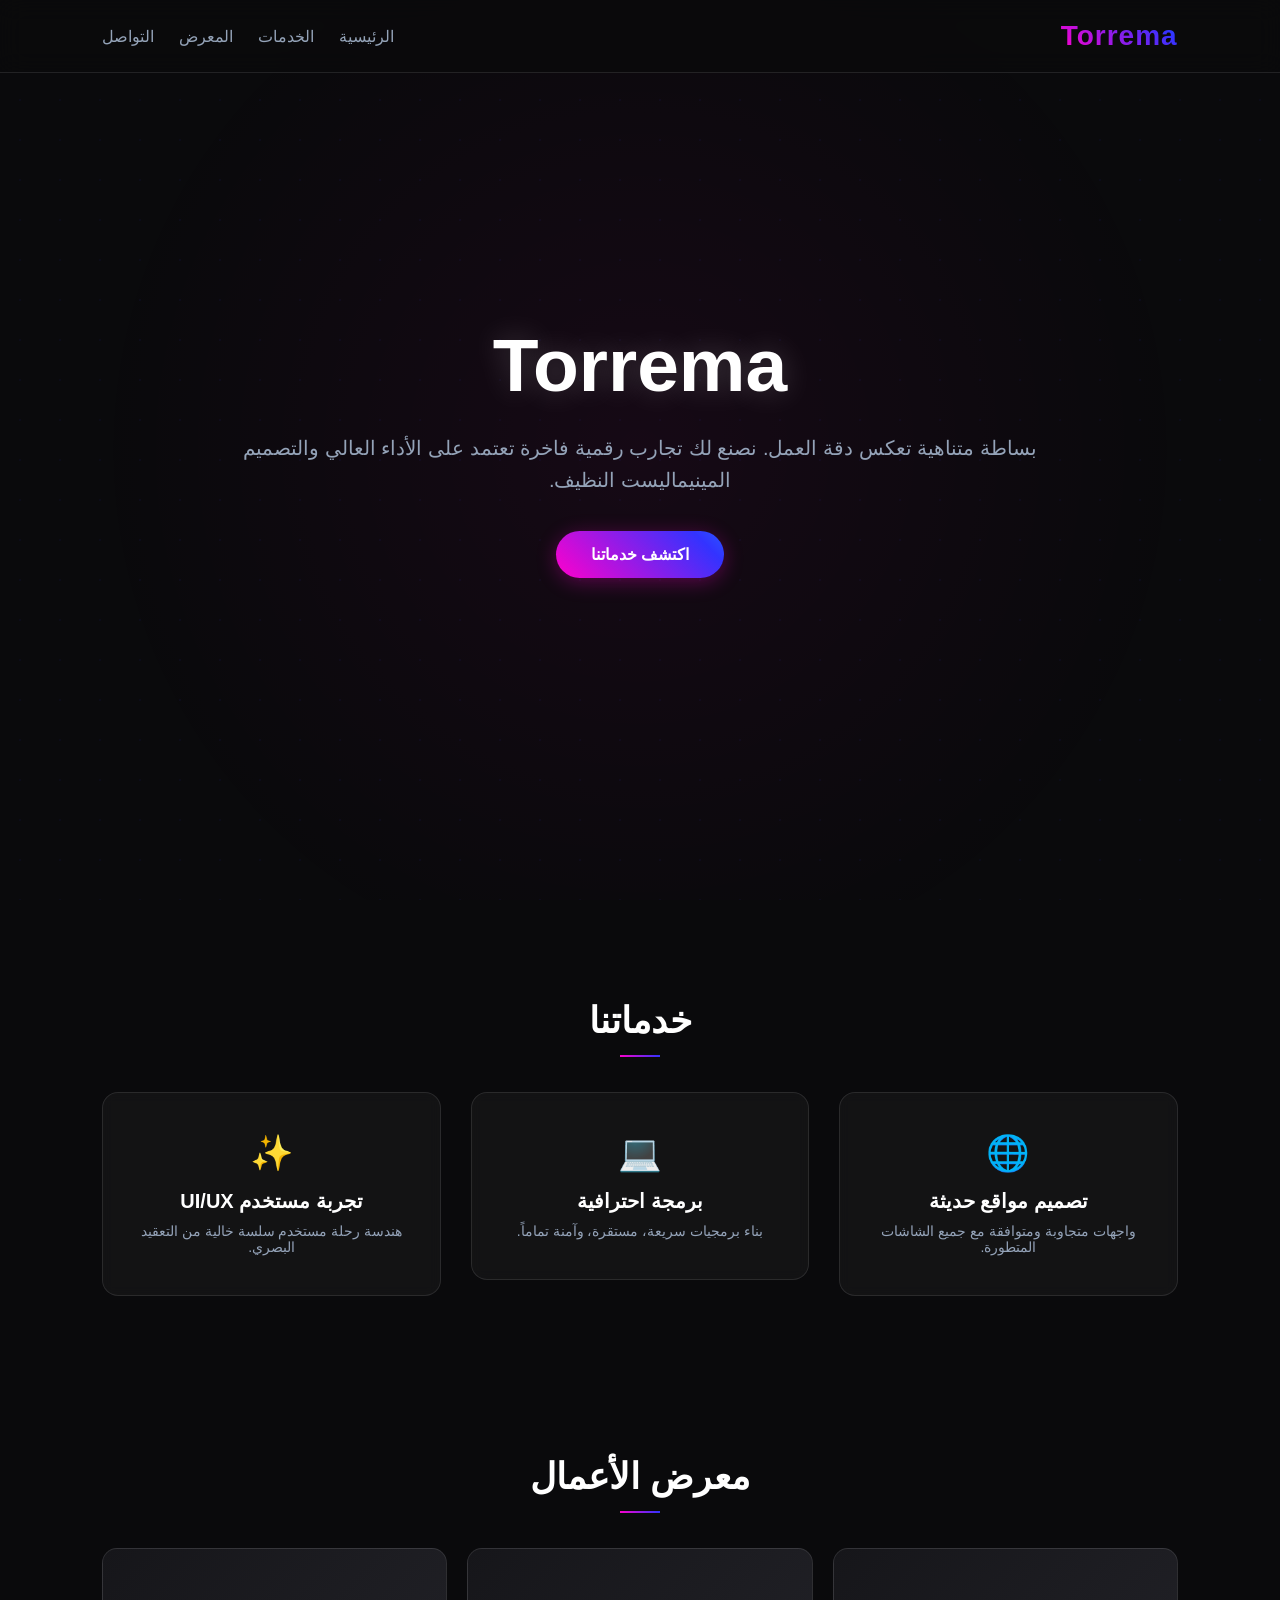
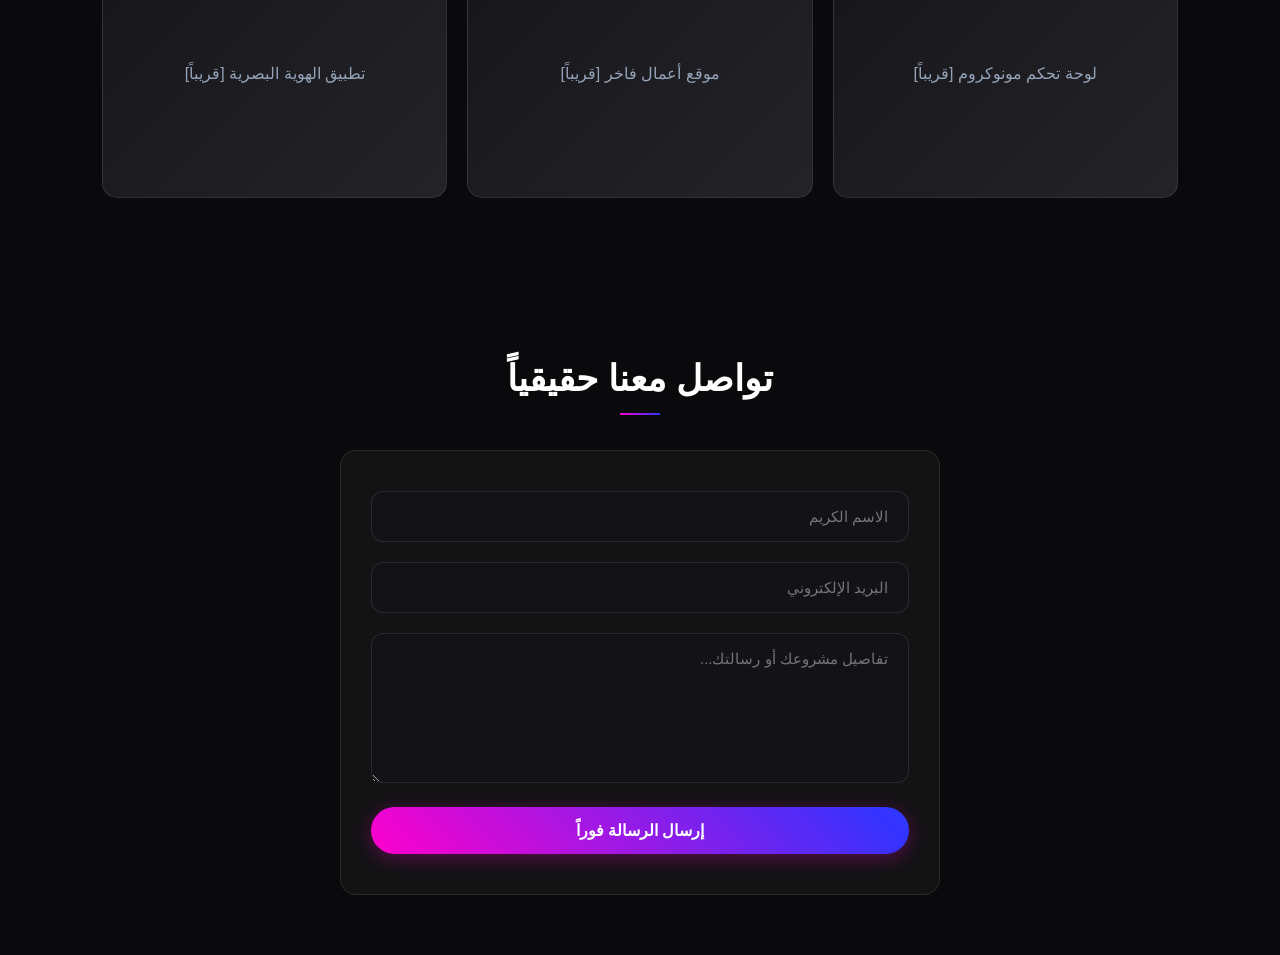
==== index.html @ fcf7b849 "Update index.html" ====
<!DOCTYPE html>
<html lang="ar" dir="rtl">
<head>
<meta charset="UTF-8">
<meta name="viewport" content="width=device-width, initial-scale=1.0">
<title>Torrema | الفخامة والألوان</title>

<style>
:root {
  --primary-gradient: linear-gradient(45deg, #ff00cc, #3333ff, #00ffff, #ff00cc);
  --secondary: #94a3b8;
  --bg-dark: #0a0a0c;
  --card-bg: rgba(25, 25, 28, 0.6);
  --text-muted: #64748b;
  --border-color: rgba(255, 255, 255, 0.1);
  --white: #ffffff;
}

*{
  margin: 0; padding: 0; box-sizing: border-box;
  font-family: 'Segoe UI', Tahoma, Geneva, Verdana, sans-serif;
  scroll-behavior: smooth;
}

body{ background: var(--bg-dark); color: white; overflow-x: hidden; }

body::before{
  content: ""; position: fixed; top: 0; left: 0; width: 100%; height: 100%;
  background: radial-gradient(circle at 50% 50%, rgba(255, 0, 204, 0.05), transparent 70%), radial-gradient(circle, rgba(51, 51, 255, 0.05) 1px, transparent 1px);
  background-size: 100% 100%, 40px 40px; z-index: -1;
}

nav{
  position: fixed; top: 0; width: 100%; display: flex; justify-content: space-between; align-items: center;
  padding: 20px 8%; background: rgba(10, 10, 12, 0.8); backdrop-filter: blur(12px);
  -webkit-backdrop-filter: blur(12px); border-bottom: 1px solid var(--border-color); z-index: 1000;
}

nav h1{
  font-size: 28px; font-weight: 800; background: var(--primary-gradient); background-size: 300%;
  -webkit-background-clip: text; -webkit-text-fill-color: transparent; animation: gradientShift 5s infinite linear;
  letter-spacing: 1px;
}

.nav-links { display: flex; gap: 25px; }
nav a{ color: var(--secondary); text-decoration: none; font-size: 16px; font-weight: 500; transition: 0.3s ease; position: relative; }
nav a::after { content: ''; position: absolute; width: 0; height: 2px; bottom: -5px; right: 0; background: var(--white); transition: 0.3s ease; }
nav a:hover::after { width: 100%; }
nav a:hover{ color: var(--white); }

.menu-toggle { display: none; flex-direction: column; gap: 5px; cursor: pointer; }
.menu-toggle span { width: 25px; height: 3px; background: var(--white); border-radius: 2px; transition: 0.3s; }

.hero{ height: 100vh; display: flex; justify-content: center; align-items: center; text-align: center; padding: 0 20px; }
.hero-content { max-width: 800px; opacity: 0; animation: fadeInUp 1s ease-out forwards; animation-delay: 0.5s; }
.hero h1{ font-size: clamp(40px, 8vw, 75px); font-weight: 800; color: var(--white); text-shadow: 0 0 30px rgba(255, 255, 255, 0.2); margin-bottom: 20px; height: 90px; }
.hero p{ color: var(--secondary); font-size: clamp(16px, 3vw, 20px); margin-bottom: 35px; line-height: 1.6; }

.btn-cyber {
  padding: 14px 35px; background: var(--primary-gradient); background-size: 300%; border: none;
  border-radius: 50px; color: var(--white); font-size: 16px; font-weight: 700; cursor: pointer;
  transition: all 0.3s ease, background-position 0.5s ease; box-shadow: 0 4px 20px rgba(255, 0, 204, 0.3);
  animation: neonPulse 2s infinite, gradientShift 5s infinite linear;
}
.btn-cyber:hover{ transform: translateY(-3px) scale(1.05); box-shadow: 0 8px 30px rgba(0, 255, 255, 0.5); }

section{ padding: 100px 8% 60px; }
section h2 { font-size: 36px; text-align: center; margin-bottom: 50px; position: relative; color: var(--white); }
section h2::after { content: ''; position: absolute; bottom: -15px; left: 50%; transform: translateX(-50%); width: 40px; height: 2px; background: var(--primary-gradient); background-size: 300%; animation: gradientShift 5s infinite linear; }

.grid-container { display: grid; grid-template-columns: repeat(auto-fit, minmax(280px, 1fr)); gap: 30px; margin-top: 20px; }
.card-wrapper { text-decoration: none; color: inherit; display: block; }
.card{ background: var(--card-bg); border: 1px solid var(--border-color); padding: 40px 30px; border-radius: 16px; backdrop-filter: blur(6px); -webkit-backdrop-filter: blur(6px); transition: all 0.3s ease; text-align: center; opacity: 0; animation: fadeInUp 1s ease-out forwards; }
.grid-container .card-wrapper:nth-child(1) .card { animation-delay: 0.2s; }
.grid-container .card-wrapper:nth-child(2) .card { animation-delay: 0.4s; }
.grid-container .card-wrapper:nth-child(3) .card { animation-delay: 0.6s; }
.card h3 { color: var(--white); font-size: 20px; font-weight: 600; }
.card:hover{ transform: translateY(-8px); border-color: rgba(255, 255, 255, 0.4); background: rgba(30, 30, 35, 0.8); box-shadow: 0 10px 30px rgba(51, 51, 255, 0.2); }

.gallery-grid { display: grid; grid-template-columns: repeat(auto-fit, minmax(300px, 1fr)); gap: 20px; }
.gallery-item { height: 250px; background: linear-gradient(135deg, #16161a, #232329); border: 1px solid var(--border-color); display: flex; justify-content: center; align-items: center; border-radius: 15px; color: var(--secondary); cursor: pointer; transition: 0.3s; }
.gallery-item:hover { border-color: var(--white); color: var(--white); box-shadow: 0 10px 30px rgba(0, 255, 255, 0.2); }

.contact-container { max-width: 600px; margin: 0 auto; }
.form-group { margin-bottom: 20px; }
.form-group input, .form-group textarea { width: 100%; padding: 16px 20px; background: rgba(20, 20, 25, 0.8); border: 1px solid var(--border-color); border-radius: 12px; color: white; font-size: 15px; outline: none; transition: 0.3s ease; }
.form-group input:focus, .form-group textarea:focus { border-color: var(--white); }
.form-group textarea { height: 150px; resize: vertical; }

#topBtn{ position: fixed; bottom: 30px; left: 30px; width: 50px; height: 50px; background: var(--primary-gradient); background-size: 300%; border: none; border-radius: 50%; color: var(--white); font-size: 22px; font-weight: bold; cursor: pointer; display: none; justify-content: center; align-items: center; box-shadow: 0 4px 15px rgba(255, 0, 204, 0.4); transition: 0.3s; z-index: 99; animation: gradientShift 5s infinite linear; }
#topBtn:hover { transform: translateY(-5px); box-shadow: 0 8px 20px rgba(0, 255, 255, 0.6); }

@media (max-width: 768px) {
  nav { padding: 15px 5%; }
  .menu-toggle { display: flex; }
  .nav-links { position: absolute; top: 70px; left: 0; width: 100%; height: 0; background: rgba(10, 10, 12, 0.98); backdrop-filter: blur(15px); flex-direction: column; align-items: center; justify-content: center; overflow: hidden; transition: 0.4s ease; border-bottom: 0px solid var(--border-color); }
  .nav-links.active { height: 250px; border-bottom-width: 1px; }
  section { padding: 80px 5% 40px; }
}

@keyframes gradientShift { 0% { background-position: 0% 50%; } 50% { background-position: 100% 50%; } 100% { background-position: 0% 50%; } }
@keyframes fadeInUp { from { opacity: 0; transform: translateY(30px); } to { opacity: 1; transform: translateY(0); } }
@keyframes neonPulse { 0% { box-shadow: 0 4px 20px rgba(255, 0, 204, 0.3); } 50% { box-shadow: 0 4px 30px rgba(0, 255, 255, 0.6), 0 0 10px rgba(255, 0, 204, 0.4); } 100% { box-shadow: 0 4px 20px rgba(255, 0, 204, 0.3); } }
</style>
</head>

<body>

<nav>
  <h1>Torrema</h1>
  <div class="menu-toggle" id="mobile-menu">
    <span></span><span></span><span></span>
  </div>
  <div class="nav-links" id="nav-links">
    <a href="#home">الرئيسية</a>
    <a href="#services">الخدمات</a>
    <a href="#gallery">المعرض</a>
    <a href="#contact">التواصل</a>
  </div>
</nav>

<section class="hero" id="home">
  <div class="hero-content">
    <h1 id="title"></h1>
    <p>بساطة متناهية تعكس دقة العمل. نصنع لك تجارب رقمية فاخرة تعتمد على الأداء العالي والتصميم المينيماليست النظيف.</p>
    <a href="#services" class="btn-cyber" style="text-decoration:none; display:inline-block;">اكتشف خدماتنا</a>
  </div>
</section>

<section id="services">
  <h2>خدماتنا</h2>
  <div class="grid-container">
    
    <a href="web.html" class="card-wrapper">
      <div class="card">
        <div style="font-size:35px; margin-bottom:15px;">🌐</div>
        <h3>تصميم مواقع حديثة</h3>
        <p style="font-size:14px; color:var(--secondary); font-weight:400; margin-top:10px;">واجهات متجاوبة ومتوافقة مع جميع الشاشات المتطورة.</p>
      </div>
    </a>

    <a href="dev.html" class="card-wrapper">
      <div class="card">
        <div style="font-size:35px; margin-bottom:15px;">💻</div>
        <h3>برمجة احترافية</h3>
        <p style="font-size:14px; color:var(--secondary); font-weight:400; margin-top:10px;">بناء برمجيات سريعة، مستقرة، وآمنة تماماً.</p>
      </div>
    </a>

    <a href="uiux.html" class="card-wrapper">
      <div class="card">
        <div style="font-size:35px; margin-bottom:15px;">✨</div>
        <h3>تجربة مستخدم UI/UX</h3>
        <p style="font-size:14px; color:var(--secondary); font-weight:400; margin-top:10px;">هندسة رحلة مستخدم سلسة خالية من التعقيد البصري.</p>
      </div>
    </a>

  </div>
</section>

<section id="gallery">
  <h2>معرض الأعمال</h2>
  <div class="gallery-grid">
    <div class="gallery-item">لوحة تحكم مونوكروم [قريباً]</div>
    <div class="gallery-item">موقع أعمال فاخر [قريباً]</div>
    <div class="gallery-item">تطبيق الهوية البصرية [قريباً]</div>
  </div>
</section>

<section id="contact">
  <h2>تواصل معنا حقيقياً</h2>
  <div class="card contact-container">
    <form action="https://formspree.io/f/YOUR_ENDPOINT_HERE" method="POST">
      <div class="form-group">
        <input type="text" name="name" placeholder="الاسم الكريم" required>
      </div>
      <div class="form-group">
        <input type="email" name="email" placeholder="البريد الإلكتروني" required>
      </div>
      <div class="form-group">
        <textarea name="message" placeholder="تفاصيل مشروعك أو رسالتك..." required></textarea>
      </div>
      <button type="submit" class="btn-cyber" style="width: 100%;">إرسال الرسالة فوراً</button>
    </form>
  </div>
</section>

<button id="topBtn" onclick="scrollTopPage()">↑</button>

<script>
const mobileMenu = document.getElementById('mobile-menu');
const navLinks = document.getElementById('nav-links');

mobileMenu.addEventListener('click', () => { navLinks.classList.toggle('active'); });
document.querySelectorAll('.nav-links a').forEach(link => { link.addEventListener('click', () => { navLinks.classList.remove('active'); }); });

window.onscroll = function(){
  let btn = document.getElementById("topBtn");
  if(document.documentElement.scrollTop > 400){ btn.style.display = "flex"; } else { btn.style.display = "none"; }
};
function scrollTopPage(){ window.scrollTo({top:0, behavior:"smooth"}); }

let text = "Torrema"; let i = 0; let titleElement = document.getElementById("title");
function typing(){
  if(i < text.length){
    titleElement.innerHTML = text.substring(0, i + 1) + '<span style="color:var(--white); animation: blink 0.7s infinite;">|</span>';
    i++; setTimeout(typing, 200);
  } else { titleElement.innerHTML = text; }
}
const style = document.createElement('style');
style.innerHTML = '@keyframes blink { 0%, 100% { opacity: 1; } 50% { opacity: 0; } }';
document.head.appendChild(style);
window.onload = typing;
</script>
</body>
</html>
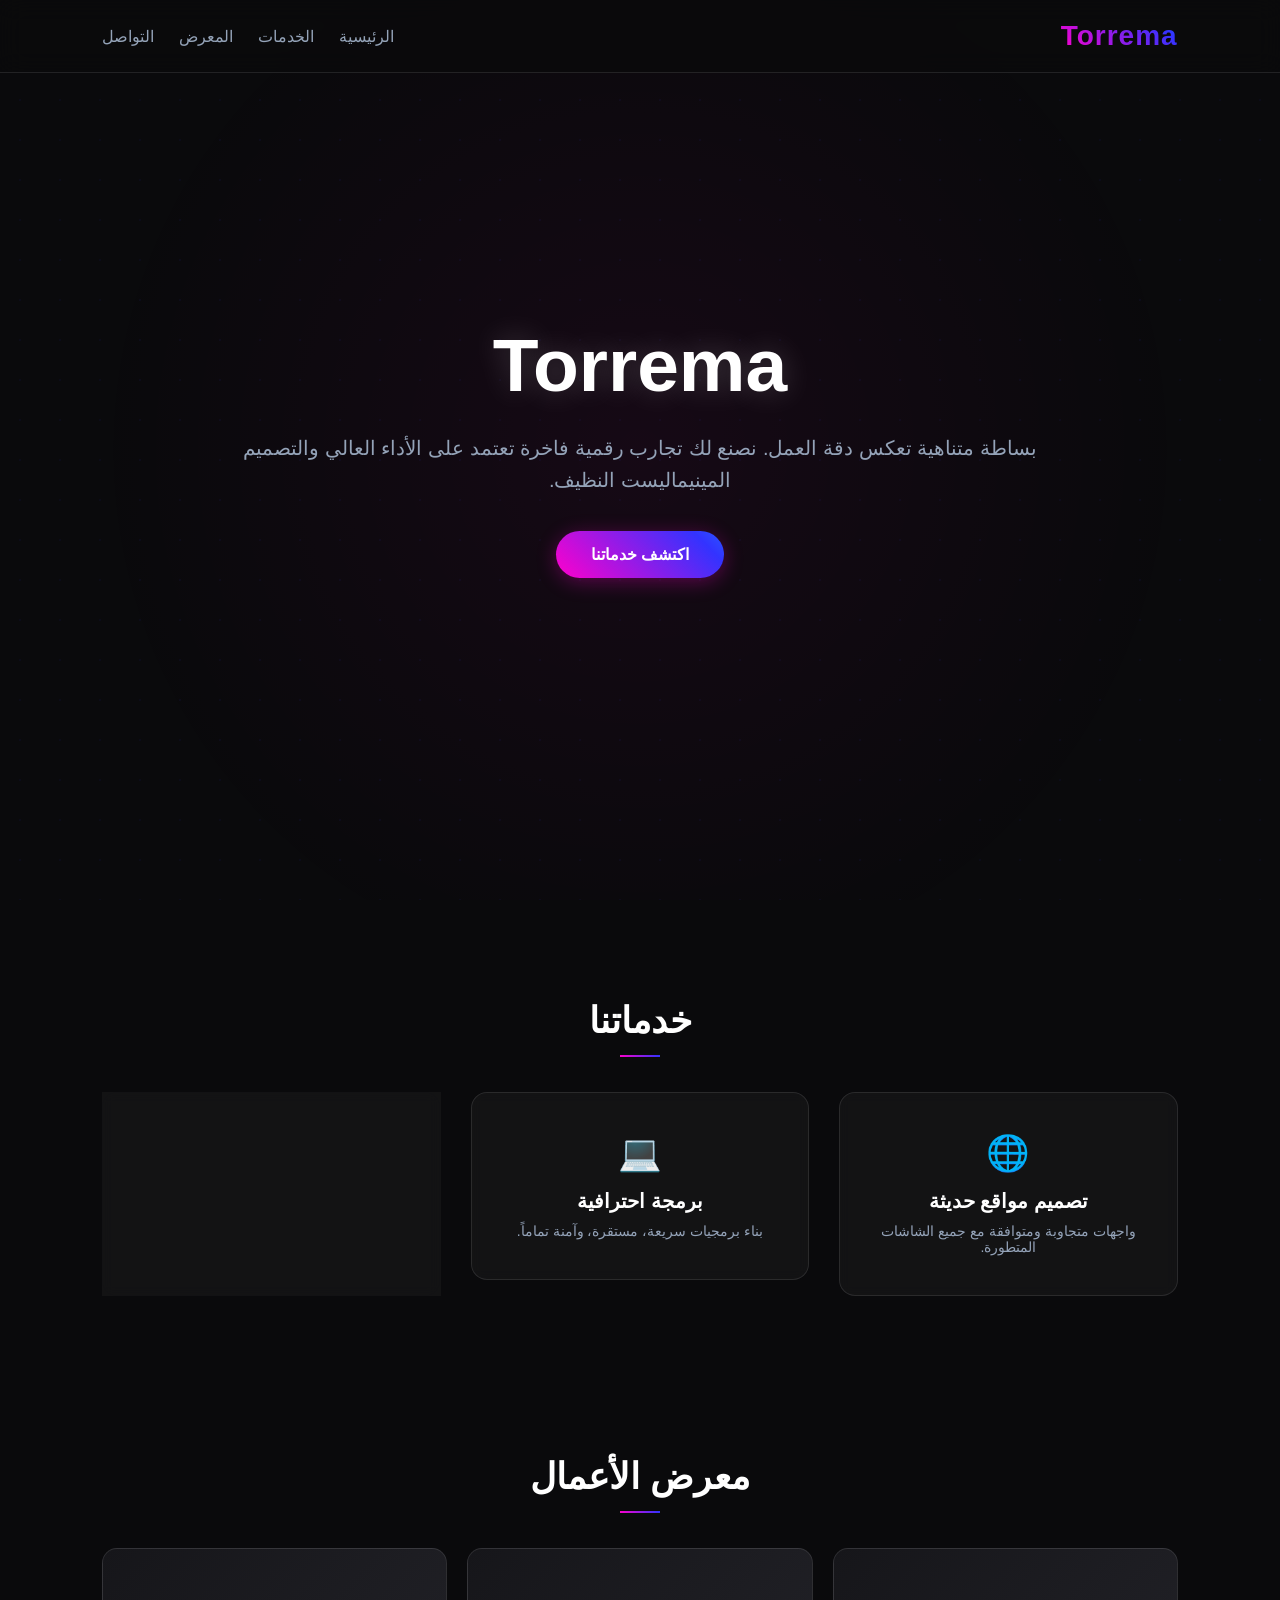
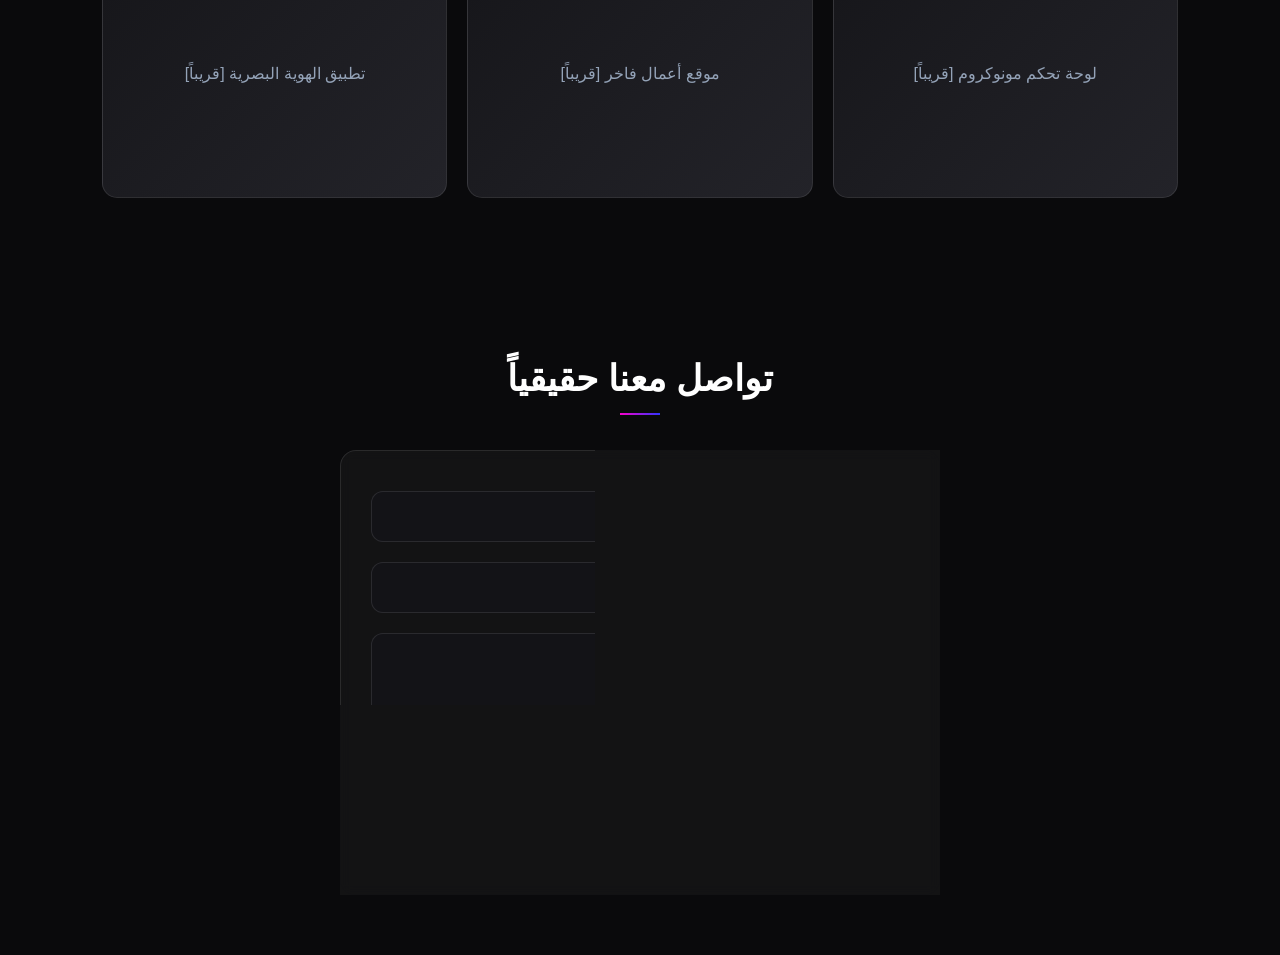
==== commit 082deef5: "Update index.html" ====
--- a/index.html
+++ b/index.html
@@ -101,6 +101,7 @@
 @keyframes gradientShift { 0% { background-position: 0% 50%; } 50% { background-position: 100% 50%; } 100% { background-position: 0% 50%; } }
 @keyframes fadeInUp { from { opacity: 0; transform: translateY(30px); } to { opacity: 1; transform: translateY(0); } }
 @keyframes neonPulse { 0% { box-shadow: 0 4px 20px rgba(255, 0, 204, 0.3); } 50% { box-shadow: 0 4px 30px rgba(0, 255, 255, 0.6), 0 0 10px rgba(255, 0, 204, 0.4); } 100% { box-shadow: 0 4px 20px rgba(255, 0, 204, 0.3); } }
+@keyframes blink { 0%, 100% { opacity: 1; } 50% { opacity: 0; } }
 </style>
 </head>
 
@@ -167,6 +168,7 @@
   </div>
 </section>
 
+<!-- نموذج تواصل حقيقي يرسل البيانات للإيميل مباشرة -->
 <section id="contact">
   <h2>تواصل معنا حقيقياً</h2>
   <div class="card contact-container">
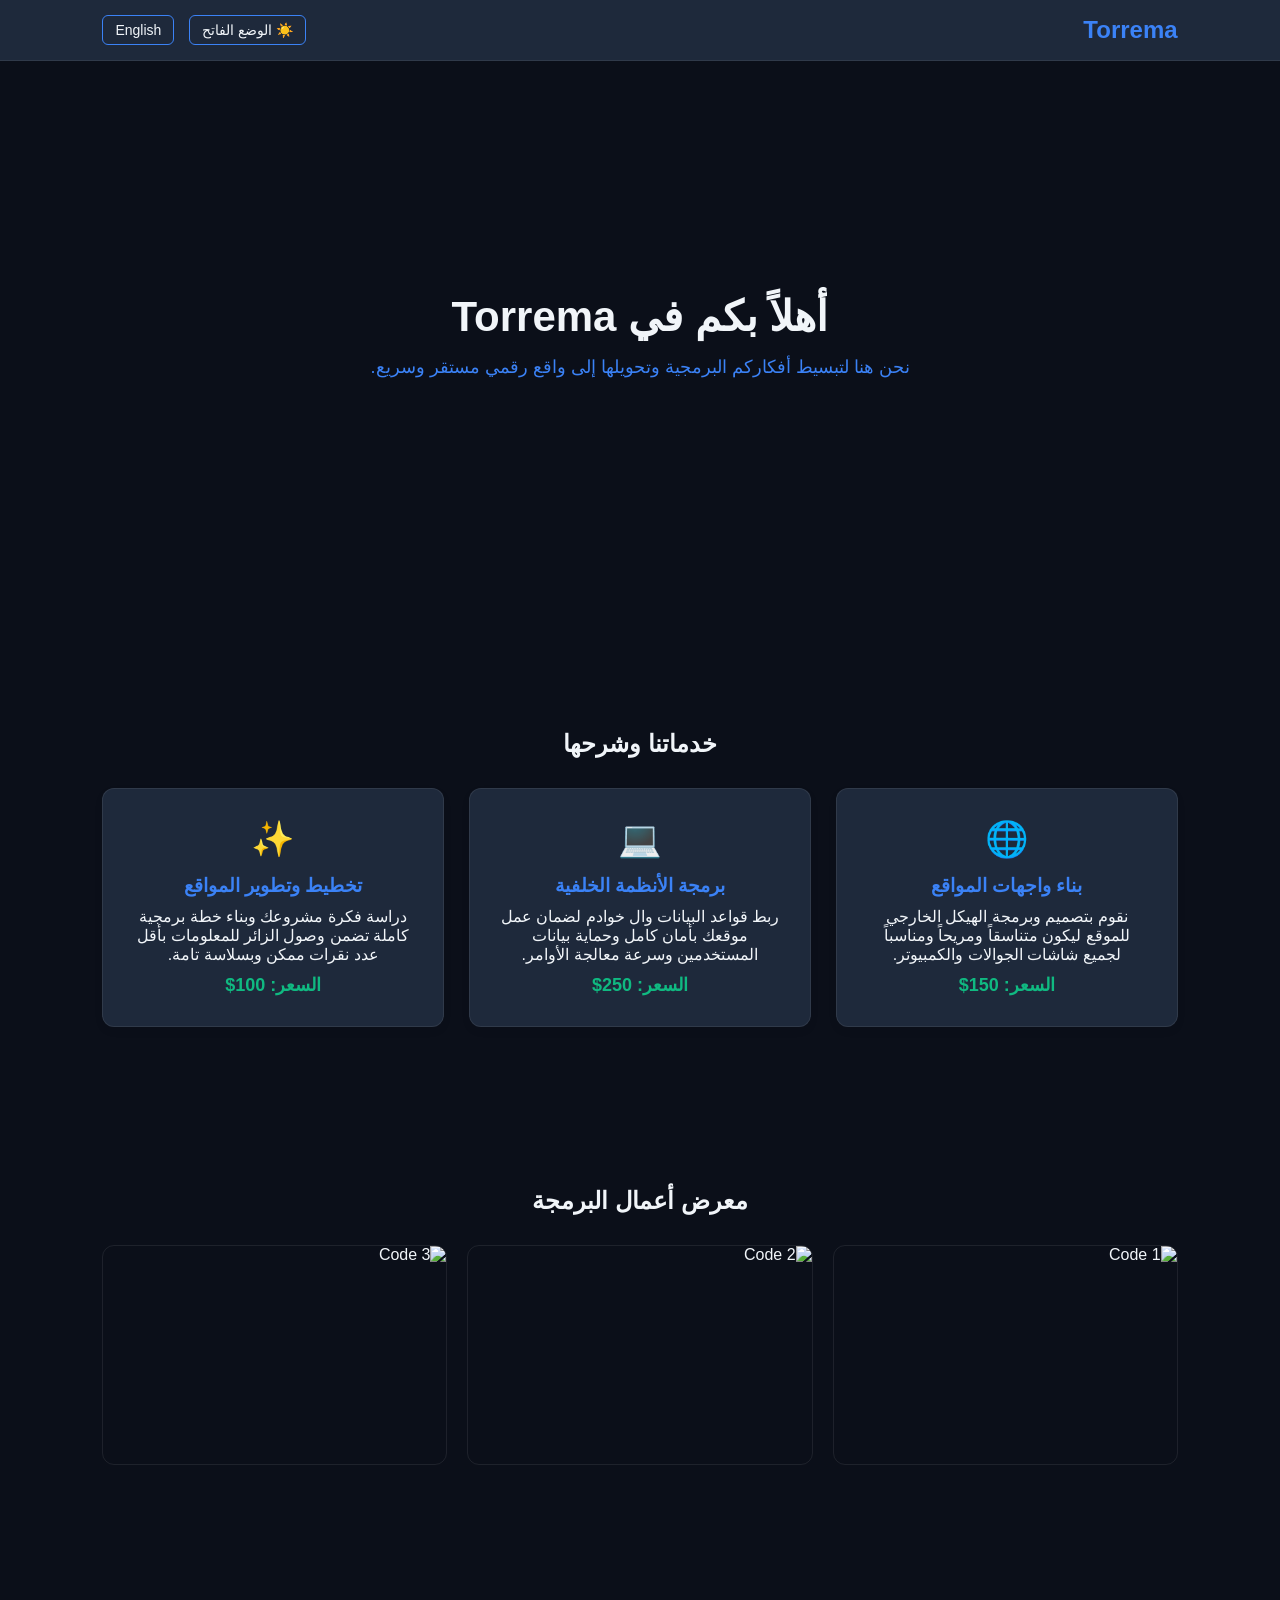
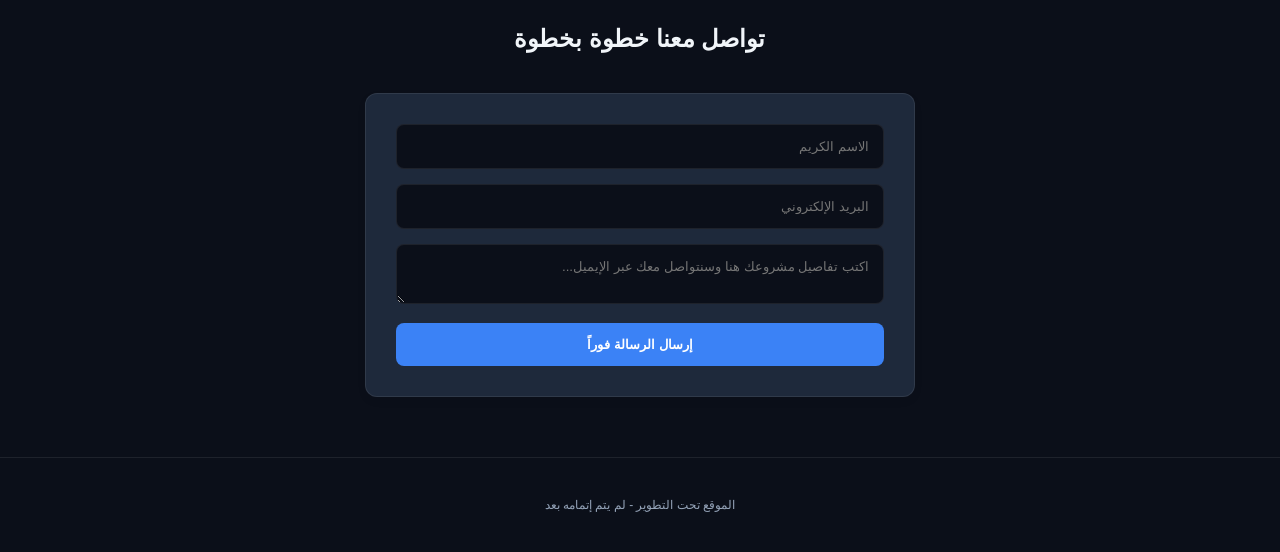
==== commit 2e1ff956: "Update index.html" ====
--- a/index.html
+++ b/index.html
@@ -1,218 +1,201 @@
 <!DOCTYPE html>
-<html lang="ar" dir="rtl">
+<html lang="ar" dir="rtl" data-theme="dark">
 <head>
 <meta charset="UTF-8">
 <meta name="viewport" content="width=device-width, initial-scale=1.0">
-<title>Torrema | الفخامة والألوان</title>
-
+<title>Torrema</title>
 <style>
 :root {
-  --primary-gradient: linear-gradient(45deg, #ff00cc, #3333ff, #00ffff, #ff00cc);
-  --secondary: #94a3b8;
-  --bg-dark: #0a0a0c;
-  --card-bg: rgba(25, 25, 28, 0.6);
-  --text-muted: #64748b;
-  --border-color: rgba(255, 255, 255, 0.1);
-  --white: #ffffff;
-}
-
-*{
-  margin: 0; padding: 0; box-sizing: border-box;
-  font-family: 'Segoe UI', Tahoma, Geneva, Verdana, sans-serif;
-  scroll-behavior: smooth;
-}
-
-body{ background: var(--bg-dark); color: white; overflow-x: hidden; }
-
-body::before{
-  content: ""; position: fixed; top: 0; left: 0; width: 100%; height: 100%;
-  background: radial-gradient(circle at 50% 50%, rgba(255, 0, 204, 0.05), transparent 70%), radial-gradient(circle, rgba(51, 51, 255, 0.05) 1px, transparent 1px);
-  background-size: 100% 100%, 40px 40px; z-index: -1;
-}
-
-nav{
-  position: fixed; top: 0; width: 100%; display: flex; justify-content: space-between; align-items: center;
-  padding: 20px 8%; background: rgba(10, 10, 12, 0.8); backdrop-filter: blur(12px);
-  -webkit-backdrop-filter: blur(12px); border-bottom: 1px solid var(--border-color); z-index: 1000;
-}
-
-nav h1{
-  font-size: 28px; font-weight: 800; background: var(--primary-gradient); background-size: 300%;
-  -webkit-background-clip: text; -webkit-text-fill-color: transparent; animation: gradientShift 5s infinite linear;
-  letter-spacing: 1px;
-}
-
-.nav-links { display: flex; gap: 25px; }
-nav a{ color: var(--secondary); text-decoration: none; font-size: 16px; font-weight: 500; transition: 0.3s ease; position: relative; }
-nav a::after { content: ''; position: absolute; width: 0; height: 2px; bottom: -5px; right: 0; background: var(--white); transition: 0.3s ease; }
-nav a:hover::after { width: 100%; }
-nav a:hover{ color: var(--white); }
-
-.menu-toggle { display: none; flex-direction: column; gap: 5px; cursor: pointer; }
-.menu-toggle span { width: 25px; height: 3px; background: var(--white); border-radius: 2px; transition: 0.3s; }
-
-.hero{ height: 100vh; display: flex; justify-content: center; align-items: center; text-align: center; padding: 0 20px; }
-.hero-content { max-width: 800px; opacity: 0; animation: fadeInUp 1s ease-out forwards; animation-delay: 0.5s; }
-.hero h1{ font-size: clamp(40px, 8vw, 75px); font-weight: 800; color: var(--white); text-shadow: 0 0 30px rgba(255, 255, 255, 0.2); margin-bottom: 20px; height: 90px; }
-.hero p{ color: var(--secondary); font-size: clamp(16px, 3vw, 20px); margin-bottom: 35px; line-height: 1.6; }
-
-.btn-cyber {
-  padding: 14px 35px; background: var(--primary-gradient); background-size: 300%; border: none;
-  border-radius: 50px; color: var(--white); font-size: 16px; font-weight: 700; cursor: pointer;
-  transition: all 0.3s ease, background-position 0.5s ease; box-shadow: 0 4px 20px rgba(255, 0, 204, 0.3);
-  animation: neonPulse 2s infinite, gradientShift 5s infinite linear;
-}
-.btn-cyber:hover{ transform: translateY(-3px) scale(1.05); box-shadow: 0 8px 30px rgba(0, 255, 255, 0.5); }
-
-section{ padding: 100px 8% 60px; }
-section h2 { font-size: 36px; text-align: center; margin-bottom: 50px; position: relative; color: var(--white); }
-section h2::after { content: ''; position: absolute; bottom: -15px; left: 50%; transform: translateX(-50%); width: 40px; height: 2px; background: var(--primary-gradient); background-size: 300%; animation: gradientShift 5s infinite linear; }
-
-.grid-container { display: grid; grid-template-columns: repeat(auto-fit, minmax(280px, 1fr)); gap: 30px; margin-top: 20px; }
-.card-wrapper { text-decoration: none; color: inherit; display: block; }
-.card{ background: var(--card-bg); border: 1px solid var(--border-color); padding: 40px 30px; border-radius: 16px; backdrop-filter: blur(6px); -webkit-backdrop-filter: blur(6px); transition: all 0.3s ease; text-align: center; opacity: 0; animation: fadeInUp 1s ease-out forwards; }
-.grid-container .card-wrapper:nth-child(1) .card { animation-delay: 0.2s; }
-.grid-container .card-wrapper:nth-child(2) .card { animation-delay: 0.4s; }
-.grid-container .card-wrapper:nth-child(3) .card { animation-delay: 0.6s; }
-.card h3 { color: var(--white); font-size: 20px; font-weight: 600; }
-.card:hover{ transform: translateY(-8px); border-color: rgba(255, 255, 255, 0.4); background: rgba(30, 30, 35, 0.8); box-shadow: 0 10px 30px rgba(51, 51, 255, 0.2); }
-
-.gallery-grid { display: grid; grid-template-columns: repeat(auto-fit, minmax(300px, 1fr)); gap: 20px; }
-.gallery-item { height: 250px; background: linear-gradient(135deg, #16161a, #232329); border: 1px solid var(--border-color); display: flex; justify-content: center; align-items: center; border-radius: 15px; color: var(--secondary); cursor: pointer; transition: 0.3s; }
-.gallery-item:hover { border-color: var(--white); color: var(--white); box-shadow: 0 10px 30px rgba(0, 255, 255, 0.2); }
-
-.contact-container { max-width: 600px; margin: 0 auto; }
-.form-group { margin-bottom: 20px; }
-.form-group input, .form-group textarea { width: 100%; padding: 16px 20px; background: rgba(20, 20, 25, 0.8); border: 1px solid var(--border-color); border-radius: 12px; color: white; font-size: 15px; outline: none; transition: 0.3s ease; }
-.form-group input:focus, .form-group textarea:focus { border-color: var(--white); }
-.form-group textarea { height: 150px; resize: vertical; }
-
-#topBtn{ position: fixed; bottom: 30px; left: 30px; width: 50px; height: 50px; background: var(--primary-gradient); background-size: 300%; border: none; border-radius: 50%; color: var(--white); font-size: 22px; font-weight: bold; cursor: pointer; display: none; justify-content: center; align-items: center; box-shadow: 0 4px 15px rgba(255, 0, 204, 0.4); transition: 0.3s; z-index: 99; animation: gradientShift 5s infinite linear; }
-#topBtn:hover { transform: translateY(-5px); box-shadow: 0 8px 20px rgba(0, 255, 255, 0.6); }
-
-@media (max-width: 768px) {
-  nav { padding: 15px 5%; }
-  .menu-toggle { display: flex; }
-  .nav-links { position: absolute; top: 70px; left: 0; width: 100%; height: 0; background: rgba(10, 10, 12, 0.98); backdrop-filter: blur(15px); flex-direction: column; align-items: center; justify-content: center; overflow: hidden; transition: 0.4s ease; border-bottom: 0px solid var(--border-color); }
-  .nav-links.active { height: 250px; border-bottom-width: 1px; }
-  section { padding: 80px 5% 40px; }
-}
-
-@keyframes gradientShift { 0% { background-position: 0% 50%; } 50% { background-position: 100% 50%; } 100% { background-position: 0% 50%; } }
-@keyframes fadeInUp { from { opacity: 0; transform: translateY(30px); } to { opacity: 1; transform: translateY(0); } }
-@keyframes neonPulse { 0% { box-shadow: 0 4px 20px rgba(255, 0, 204, 0.3); } 50% { box-shadow: 0 4px 30px rgba(0, 255, 255, 0.6), 0 0 10px rgba(255, 0, 204, 0.4); } 100% { box-shadow: 0 4px 20px rgba(255, 0, 204, 0.3); } }
-@keyframes blink { 0%, 100% { opacity: 1; } 50% { opacity: 0; } }
+  --bg-color: #0b0f19;
+  --text-color: #f1f5f9;
+  --card-bg: #1e293b;
+  --primary-blue: #3b82f6;
+  --border-color: rgba(255, 255, 255, 0.08);
+}
+
+[data-theme="light"] {
+  --bg-color: #f3f4f6;
+  --text-color: #1f2937;
+  --card-bg: #ffffff;
+  --border-color: rgba(0, 0, 0, 0.08);
+}
+
+* { margin: 0; padding: 0; box-sizing: border-box; font-family: 'Segoe UI', sans-serif; transition: background 0.3s, color 0.3s; scroll-behavior: smooth; }
+body { background: var(--bg-color); color: var(--text-color); overflow-x: hidden; }
+
+/* شاشة التحميل الخفيفة */
+#loader { position: fixed; top: 0; left: 0; width: 100%; height: 100%; background: #0b0f19; display: flex; justify-content: center; align-items: center; z-index: 9999; transition: opacity 0.5s ease; }
+.spinner { width: 40px; height: 40px; border: 4px solid rgba(59, 130, 246, 0.2); border-top-color: var(--primary-blue); border-radius: 50%; animation: spin 1s linear infinite; }
+@keyframes spin { to { transform: rotate(360deg); } }
+
+nav { position: fixed; top: 0; width: 100%; display: flex; justify-content: space-between; align-items: center; padding: 15px 8%; background: var(--card-bg); border-bottom: 1px solid var(--border-color); z-index: 1000; }
+nav h1 { font-size: 24px; color: var(--primary-blue); }
+.nav-controls { display: flex; gap: 15px; align-items: center; }
+.btn-control { background: none; border: 1px solid var(--primary-blue); color: var(--text-color); padding: 6px 12px; border-radius: 6px; cursor: pointer; font-size: 14px; }
+.btn-control:hover { background: var(--primary-blue); color: white; }
+
+section { padding: 100px 8% 60px; }
+.hero { height: 70vh; display: flex; justify-content: center; align-items: center; text-align: center; }
+.hero h2 { font-size: 42px; margin-bottom: 15px; }
+.hero p { color: var(--primary-blue); font-size: 18px; }
+
+.grid-container { display: grid; grid-template-columns: repeat(auto-fit, minmax(280px, 1fr)); gap: 25px; margin-top: 30px; }
+.card { background: var(--card-bg); border: 1px solid var(--border-color); padding: 30px; border-radius: 12px; text-align: center; box-shadow: 0 4px 10px rgba(0,0,0,0.05); }
+.card h3 { margin: 15px 0 10px; color: var(--primary-blue); }
+.price { font-weight: bold; font-size: 18px; margin-top: 10px; display: block; color: #10b981; }
+
+.gallery-grid { display: grid; grid-template-columns: repeat(auto-fit, minmax(300px, 1fr)); gap: 20px; margin-top: 30px; }
+.gallery-item { position: relative; border-radius: 12px; overflow: hidden; height: 220px; border: 1px solid var(--border-color); }
+.gallery-item img { width: 100%; height: 100%; object-fit: cover; }
+
+.contact-container { max-width: 550px; margin: 40px auto 0; }
+.form-group { margin-bottom: 15px; }
+.form-group input, .form-group textarea { width: 100%; padding: 14px; background: var(--bg-color); border: 1px solid var(--border-color); border-radius: 8px; color: var(--text-color); outline: none; }
+.form-group input:focus, .form-group textarea:focus { border-color: var(--primary-blue); }
+.btn-submit { width: 100%; padding: 14px; background: var(--primary-blue); border: none; color: white; border-radius: 8px; font-weight: bold; cursor: pointer; }
+
+footer { text-align: center; padding: 40px; border-top: 1px solid var(--border-color); font-size: 12px; color: #94a3b8; }
 </style>
 </head>
-
 <body>
+
+<div id="loader"><div class="spinner"></div></div>
 
 <nav>
   <h1>Torrema</h1>
-  <div class="menu-toggle" id="mobile-menu">
-    <span></span><span></span><span></span>
-  </div>
-  <div class="nav-links" id="nav-links">
-    <a href="#home">الرئيسية</a>
-    <a href="#services">الخدمات</a>
-    <a href="#gallery">المعرض</a>
-    <a href="#contact">التواصل</a>
+  <div class="nav-controls">
+    <button class="btn-control" onclick="toggleTheme()" id="themeBtn">☀️ الوضع الفاتح</button>
+    <button class="btn-control" onclick="toggleLang()" id="langBtn">English</button>
   </div>
 </nav>
 
 <section class="hero" id="home">
-  <div class="hero-content">
-    <h1 id="title"></h1>
-    <p>بساطة متناهية تعكس دقة العمل. نصنع لك تجارب رقمية فاخرة تعتمد على الأداء العالي والتصميم المينيماليست النظيف.</p>
-    <a href="#services" class="btn-cyber" style="text-decoration:none; display:inline-block;">اكتشف خدماتنا</a>
+  <div>
+    <h2 id="hero-title">أهلاً بكم في Torrema</h2>
+    <p id="hero-subtitle">نحن هنا لتبسيط أفكاركم البرمجية وتحويلها إلى واقع رقمي مستقر وسريع.</p>
   </div>
 </section>
 
 <section id="services">
-  <h2>خدماتنا</h2>
+  <h2 style="text-align: center;" id="services-heading">خدماتنا وشرحها</h2>
   <div class="grid-container">
-    
-    <a href="web.html" class="card-wrapper">
-      <div class="card">
-        <div style="font-size:35px; margin-bottom:15px;">🌐</div>
-        <h3>تصميم مواقع حديثة</h3>
-        <p style="font-size:14px; color:var(--secondary); font-weight:400; margin-top:10px;">واجهات متجاوبة ومتوافقة مع جميع الشاشات المتطورة.</p>
-      </div>
-    </a>
-
-    <a href="dev.html" class="card-wrapper">
-      <div class="card">
-        <div style="font-size:35px; margin-bottom:15px;">💻</div>
-        <h3>برمجة احترافية</h3>
-        <p style="font-size:14px; color:var(--secondary); font-weight:400; margin-top:10px;">بناء برمجيات سريعة، مستقرة، وآمنة تماماً.</p>
-      </div>
-    </a>
-
-    <a href="uiux.html" class="card-wrapper">
-      <div class="card">
-        <div style="font-size:35px; margin-bottom:15px;">✨</div>
-        <h3>تجربة مستخدم UI/UX</h3>
-        <p style="font-size:14px; color:var(--secondary); font-weight:400; margin-top:10px;">هندسة رحلة مستخدم سلسة خالية من التعقيد البصري.</p>
-      </div>
-    </a>
-
+    <div class="card">
+      <div style="font-size:35px;">🌐</div>
+      <h3 id="srv1-title">بناء واجهات المواقع</h3>
+      <p id="srv1-desc">نقوم بتصميم وبرمجة الهيكل الخارجي للموقع ليكون متناسقاً ومريحاً ومناسباً لجميع شاشات الجوالات والكمبيوتر.</p>
+      <span class="price" id="srv1-price">السعر: 150$</span>
+    </div>
+    <div class="card">
+      <div style="font-size:35px;">💻</div>
+      <h3 id="srv2-title">برمجة الأنظمة الخلفية</h3>
+      <p id="srv2-desc">ربط قواعد البيانات وال خوادم لضمان عمل موقعك بأمان كامل وحماية بيانات المستخدمين وسرعة معالجة الأوامر.</p>
+      <span class="price" id="srv2-price">السعر: 250$</span>
+    </div>
+    <div class="card">
+      <div style="font-size:35px;">✨</div>
+      <h3 id="srv3-title">تخطيط وتطوير المواقع</h3>
+      <p id="srv3-desc">دراسة فكرة مشروعك وبناء خطة برمجية كاملة تضمن وصول الزائر للمعلومات بأقل عدد نقرات ممكن وبسلاسة تامة.</p>
+      <span class="price" id="srv3-price">السعر: 100$</span>
+    </div>
   </div>
 </section>
 
 <section id="gallery">
-  <h2>معرض الأعمال</h2>
+  <h2 style="text-align: center;" id="gallery-heading">معرض أعمال البرمجة</h2>
   <div class="gallery-grid">
-    <div class="gallery-item">لوحة تحكم مونوكروم [قريباً]</div>
-    <div class="gallery-item">موقع أعمال فاخر [قريباً]</div>
-    <div class="gallery-item">تطبيق الهوية البصرية [قريباً]</div>
-  </div>
-</section>
-
-<!-- نموذج تواصل حقيقي يرسل البيانات للإيميل مباشرة -->
+    <div class="gallery-item"><img src="https://images.unsplash.com/photo-1555066931-4365d14bab8c?w=600&auto=format&fit=crop&q=60" alt="Code 1"></div>
+    <div class="gallery-item"><img src="https://images.unsplash.com/photo-1542831371-29b0f74f9713?w=600&auto=format&fit=crop&q=60" alt="Code 2"></div>
+    <div class="gallery-item"><img src="https://images.unsplash.com/photo-1607799279861-4dd421887fb3?w=600&auto=format&fit=crop&q=60" alt="Code 3"></div>
+  </div>
+</section>
+
 <section id="contact">
-  <h2>تواصل معنا حقيقياً</h2>
+  <h2 style="text-align: center;" id="contact-heading">تواصل معنا خطوة بخطوة</h2>
   <div class="card contact-container">
-    <form action="https://formspree.io/f/YOUR_ENDPOINT_HERE" method="POST">
-      <div class="form-group">
-        <input type="text" name="name" placeholder="الاسم الكريم" required>
-      </div>
-      <div class="form-group">
-        <input type="email" name="email" placeholder="البريد الإلكتروني" required>
-      </div>
-      <div class="form-group">
-        <textarea name="message" placeholder="تفاصيل مشروعك أو رسالتك..." required></textarea>
-      </div>
-      <button type="submit" class="btn-cyber" style="width: 100%;">إرسال الرسالة فوراً</button>
+    <form action="https://formsubmit.co/abdulreadhido@gmail.com" method="POST">
+      <input type="hidden" name="_captcha" value="false">
+      <input type="hidden" name="_next" value="https://torrema.netlify.app">
+      <div class="form-group"><input type="text" name="name" id="p-name" placeholder="الاسم الكريم" required></div>
+      <div class="form-group"><input type="email" name="email" id="p-email" placeholder="البريد الإلكتروني" required></div>
+      <div class="form-group"><textarea name="message" id="p-msg" placeholder="اكتب تفاصيل مشروعك هنا وسنتواصل معك عبر الإيميل..." required></textarea></div>
+      <button type="submit" class="btn-submit" id="p-btn">إرسال الرسالة فوراً</button>
     </form>
   </div>
 </section>
 
-<button id="topBtn" onclick="scrollTopPage()">↑</button>
+<footer>
+  <p id="footer-text">الموقع تحت التطوير - لم يتم إتمامه بعد</p>
+</footer>
 
 <script>
-const mobileMenu = document.getElementById('mobile-menu');
-const navLinks = document.getElementById('nav-links');
-
-mobileMenu.addEventListener('click', () => { navLinks.classList.toggle('active'); });
-document.querySelectorAll('.nav-links a').forEach(link => { link.addEventListener('click', () => { navLinks.classList.remove('active'); }); });
-
-window.onscroll = function(){
-  let btn = document.getElementById("topBtn");
-  if(document.documentElement.scrollTop > 400){ btn.style.display = "flex"; } else { btn.style.display = "none"; }
+// إخفاء اللودنج بعد تحميل الصفحة
+window.addEventListener('load', () => {
+  const loader = document.getElementById('loader');
+  setTimeout(() => { loader.style.opacity = '0'; setTimeout(() => loader.style.display = 'none', 500); }, 600);
+});
+
+// نظام تغيير المظهر
+function toggleTheme() {
+  const html = document.documentElement;
+  const btn = document.getElementById('themeBtn');
+  if(html.getAttribute('data-theme') === 'dark') {
+    html.setAttribute('data-theme', 'light');
+    btn.innerText = "🌙 الوضع الداكن";
+  } else {
+    html.setAttribute('data-theme', 'dark');
+    btn.innerText = "☀️ الوضع الفاتح";
+  }
+}
+
+// نظام تغيير اللغة المباشر والمنظم لجميع النصوص
+let currentLang = 'ar';
+const texts = {
+  ar: {
+    heroTitle: "أهلاً بكم في Torrema", heroSub: "نحن هنا لتبسيط أفكاركم البرمجية وتحويلها إلى واقع رقمي مستقر وسريع.",
+    servicesHeading: "خدماتنا وشرحها", srv1T: "بناء واجهات المواقع", srv1D: "نقوم بتصميم وبرمجة الهيكل الخارجي للموقع ليكون متناسقاً ومريحاً ومناسباً لجميع شاشات الجوالات والكمبيوتر.", srv1P: "السعر: 150$",
+    srv2T: "برمجة الأنظمة الخلفية", srv2D: "ربط قواعد البيانات وال خوادم لضمان عمل موقعك بأمان كامل وحماية بيانات المستخدمين وسرعة معالجة الأوامر.", srv2P: "السعر: 250$",
+    srv3T: "تخطيط وتطوير المواقع", srv3D: "دراسة فكرة مشروعك وبناء خطة برمجية كاملة تضمن وصول الزائر للمعلومات بأقل عدد نقرات ممكن وبسلاسة تامة.", srv3P: "السعر: 100$",
+    galleryHeading: "معرض أعمال البرمجة", contactHeading: "تواصل معنا خطوة بخطوة", pName: "الاسم الكريم", pEmail: "البريد الإلكتروني", pMsg: "اكتب تفاصيل مشروعك هنا وسنتواصل معك عبر الإيميل...", pBtn: "إرسال الرسالة فوراً", footer: "الموقع تحت التطوير - لم يتم إتمامه بعد"
+  },
+  en: {
+    heroTitle: "Welcome to Torrema", heroSub: "We are here to simplify your coding ideas and turn them into stable and fast digital realities.",
+    servicesHeading: "Our Services & Explanation", srv1T: "Frontend Development", srv1D: "We design and code the external structure of the site to be consistent, comfortable, and responsive on all screens.", srv1P: "Price: $150",
+    srv2T: "Backend Development", srv2D: "Connecting databases and servers to ensure your site runs with complete security, data protection, and fast performance.", srv2P: "Price: $250",
+    srv3T: "UI/UX & Planning", srv3D: "Studying your project idea and building a full development roadmap ensuring users reach their destination smoothly.", srv3P: "Price: $100",
+    galleryHeading: "Programming Gallery", contactHeading: "Contact Us Step by Step", pName: "Your Name", pEmail: "Your Email", pMsg: "Write your project details here, and we will email you...", pBtn: "Send Message Now", footer: "The site is under development - Not completed yet"
+  }
 };
-function scrollTopPage(){ window.scrollTo({top:0, behavior:"smooth"}); }
-
-let text = "Torrema"; let i = 0; let titleElement = document.getElementById("title");
-function typing(){
-  if(i < text.length){
-    titleElement.innerHTML = text.substring(0, i + 1) + '<span style="color:var(--white); animation: blink 0.7s infinite;">|</span>';
-    i++; setTimeout(typing, 200);
-  } else { titleElement.innerHTML = text; }
-}
-const style = document.createElement('style');
-style.innerHTML = '@keyframes blink { 0%, 100% { opacity: 1; } 50% { opacity: 0; } }';
-document.head.appendChild(style);
-window.onload = typing;
+
+function toggleLang() {
+  const html = document.documentElement;
+  const btn = document.getElementById('langBtn');
+  currentLang = currentLang === 'ar' ? 'en' : 'ar';
+  
+  html.setAttribute('lang', currentLang);
+  html.setAttribute('dir', currentLang === 'ar' ? 'rtl' : 'ltr');
+  btn.innerText = currentLang === 'ar' ? 'English' : 'العربية';
+  
+  // تطبيق الترجمة
+  document.getElementById('hero-title').innerText = texts[currentLang].heroTitle;
+  document.getElementById('hero-subtitle').innerText = texts[currentLang].heroSub;
+  document.getElementById('services-heading').innerText = texts[currentLang].servicesHeading;
+  document.getElementById('srv1-title').innerText = texts[currentLang].srv1T;
+  document.getElementById('srv1-desc').innerText = texts[currentLang].srv1D;
+  document.getElementById('srv1-price').innerText = texts[currentLang].srv1P;
+  document.getElementById('srv2-title').innerText = texts[currentLang].srv2T;
+  document.getElementById('srv2-desc').innerText = texts[currentLang].srv2D;
+  document.getElementById('srv2-price').innerText = texts[currentLang].srv2P;
+  document.getElementById('srv3-title').innerText = texts[currentLang].srv3T;
+  document.getElementById('srv3-desc').innerText = texts[currentLang].srv3D;
+  document.getElementById('srv3-price').innerText = texts[currentLang].srv3P;
+  document.getElementById('gallery-heading').innerText = texts[currentLang].galleryHeading;
+  document.getElementById('contact-heading').innerText = texts[currentLang].contactHeading;
+  document.getElementById('p-name').placeholder = texts[currentLang].pName;
+  document.getElementById('p-email').placeholder = texts[currentLang].pEmail;
+  document.getElementById('p-msg').placeholder = texts[currentLang].pMsg;
+  document.getElementById('p-btn').innerText = texts[currentLang].pBtn;
+  document.getElementById('footer-text').innerText = texts[currentLang].footer;
+}
 </script>
 </body>
 </html>
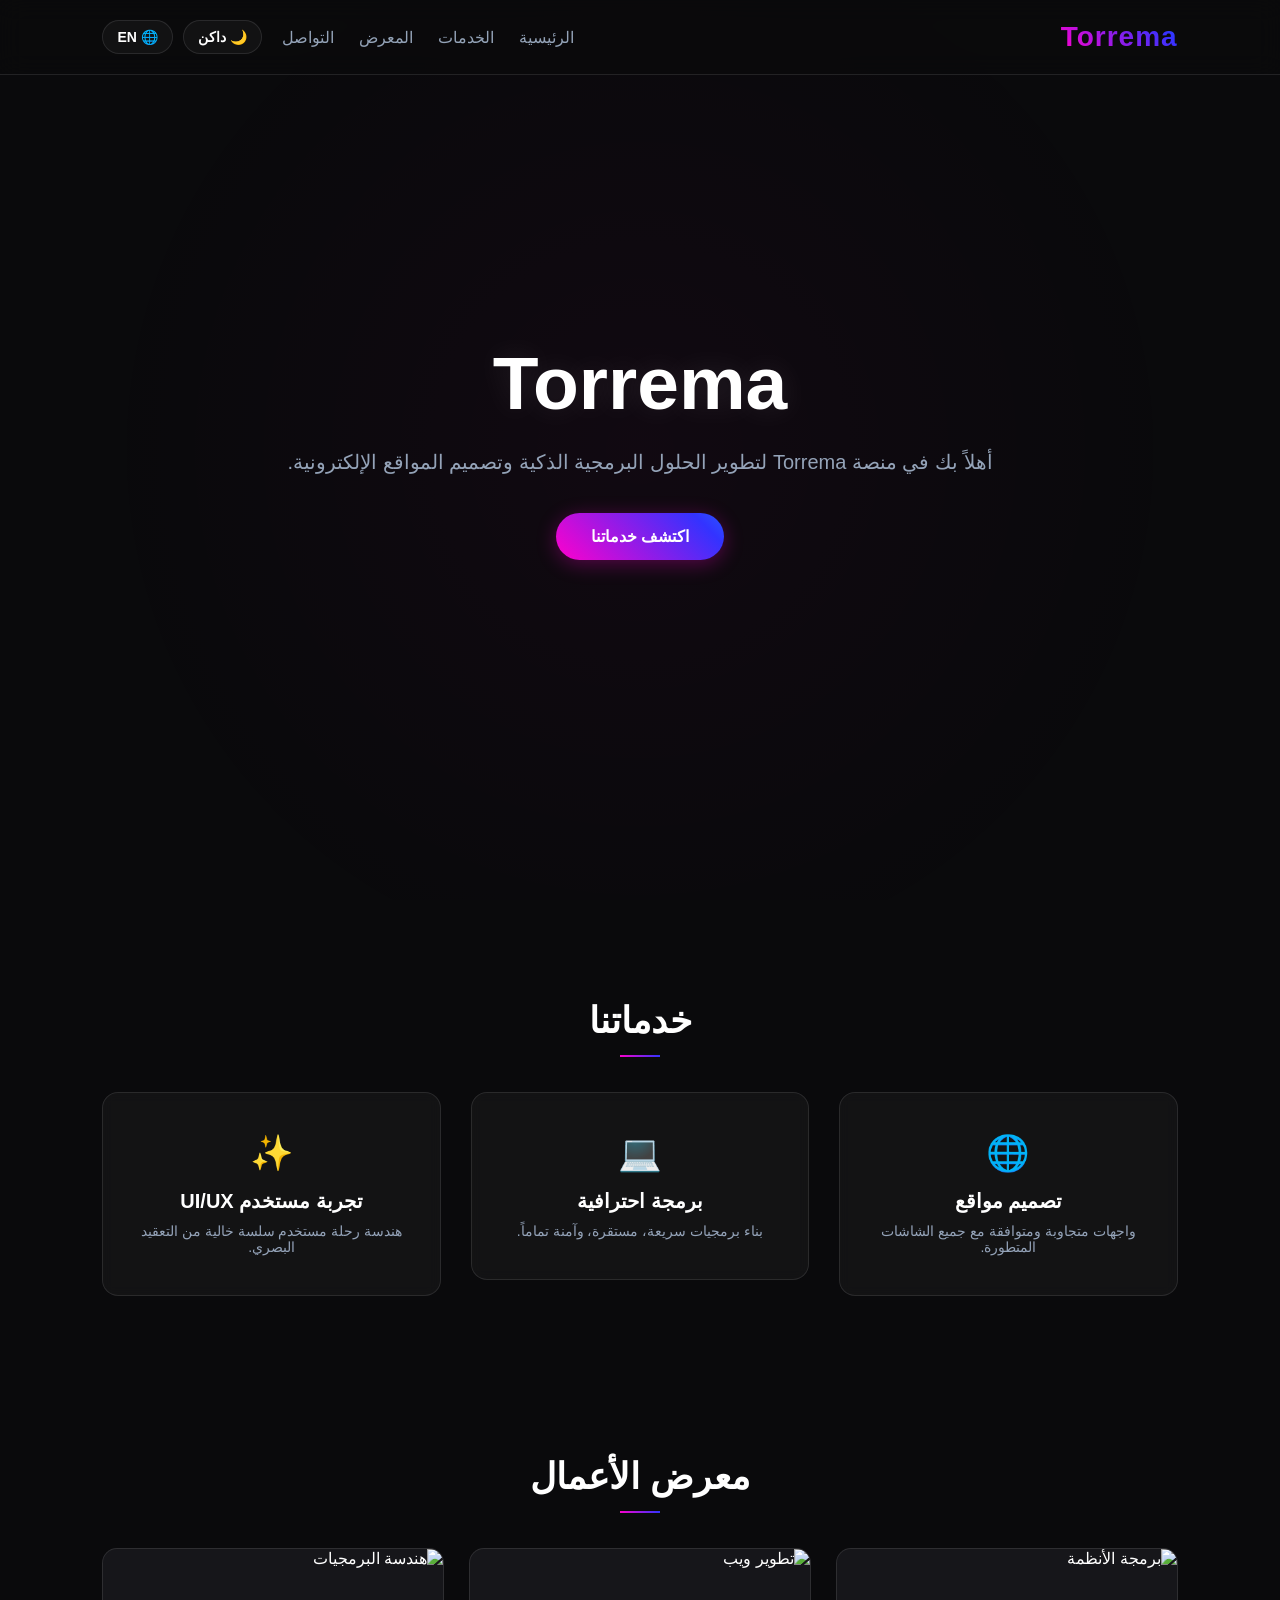
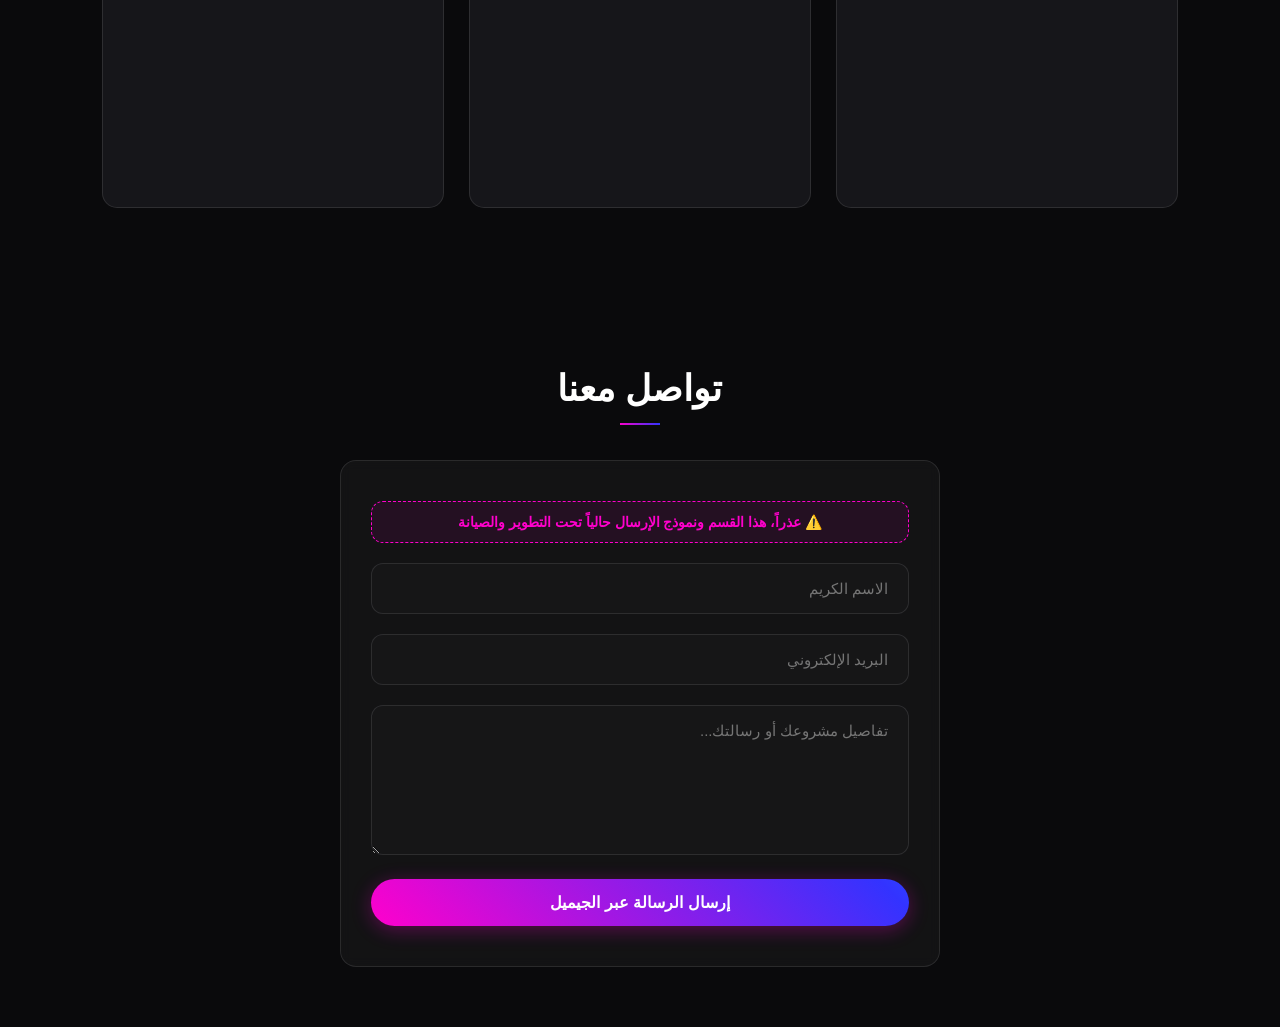
==== commit e7fb3ea3: "Update index.html" ====
--- a/index.html
+++ b/index.html
@@ -1,201 +1,384 @@
 <!DOCTYPE html>
-<html lang="ar" dir="rtl" data-theme="dark">
+<html lang="ar" dir="rtl">
 <head>
 <meta charset="UTF-8">
 <meta name="viewport" content="width=device-width, initial-scale=1.0">
-<title>Torrema</title>
+<title>Torrema | لتطوير البرمجيات</title>
+
+<link rel="stylesheet" href="https://cdnjs.cloudflare.com/ajax/libs/animate.css/4.1.1/animate.min.css"/>
+
 <style>
+/* إعدادات المتغيرات للوضع الداكن (الافتراضي) والوضع الفاتح */
 :root {
-  --bg-color: #0b0f19;
-  --text-color: #f1f5f9;
-  --card-bg: #1e293b;
-  --primary-blue: #3b82f6;
-  --border-color: rgba(255, 255, 255, 0.08);
-}
-
+  --primary-gradient: linear-gradient(45deg, #ff00cc, #3333ff, #00ffff, #ff00cc);
+  --bg-dark: #0a0a0c;
+  --card-bg: rgba(25, 25, 28, 0.6);
+  --border-color: rgba(255, 255, 255, 0.1);
+  --white: #ffffff;
+  --text-main: #ffffff;
+  --secondary: #94a3b8;
+  --nav-bg: rgba(10, 10, 12, 0.8);
+}
+
+/* سمات الوضع الفاتح */
 [data-theme="light"] {
-  --bg-color: #f3f4f6;
-  --text-color: #1f2937;
-  --card-bg: #ffffff;
+  --bg-dark: #f8fafc;
+  --card-bg: rgba(255, 255, 255, 0.9);
   --border-color: rgba(0, 0, 0, 0.08);
-}
-
-* { margin: 0; padding: 0; box-sizing: border-box; font-family: 'Segoe UI', sans-serif; transition: background 0.3s, color 0.3s; scroll-behavior: smooth; }
-body { background: var(--bg-color); color: var(--text-color); overflow-x: hidden; }
-
-/* شاشة التحميل الخفيفة */
-#loader { position: fixed; top: 0; left: 0; width: 100%; height: 100%; background: #0b0f19; display: flex; justify-content: center; align-items: center; z-index: 9999; transition: opacity 0.5s ease; }
-.spinner { width: 40px; height: 40px; border: 4px solid rgba(59, 130, 246, 0.2); border-top-color: var(--primary-blue); border-radius: 50%; animation: spin 1s linear infinite; }
-@keyframes spin { to { transform: rotate(360deg); } }
-
-nav { position: fixed; top: 0; width: 100%; display: flex; justify-content: space-between; align-items: center; padding: 15px 8%; background: var(--card-bg); border-bottom: 1px solid var(--border-color); z-index: 1000; }
-nav h1 { font-size: 24px; color: var(--primary-blue); }
-.nav-controls { display: flex; gap: 15px; align-items: center; }
-.btn-control { background: none; border: 1px solid var(--primary-blue); color: var(--text-color); padding: 6px 12px; border-radius: 6px; cursor: pointer; font-size: 14px; }
-.btn-control:hover { background: var(--primary-blue); color: white; }
-
-section { padding: 100px 8% 60px; }
-.hero { height: 70vh; display: flex; justify-content: center; align-items: center; text-align: center; }
-.hero h2 { font-size: 42px; margin-bottom: 15px; }
-.hero p { color: var(--primary-blue); font-size: 18px; }
-
-.grid-container { display: grid; grid-template-columns: repeat(auto-fit, minmax(280px, 1fr)); gap: 25px; margin-top: 30px; }
-.card { background: var(--card-bg); border: 1px solid var(--border-color); padding: 30px; border-radius: 12px; text-align: center; box-shadow: 0 4px 10px rgba(0,0,0,0.05); }
-.card h3 { margin: 15px 0 10px; color: var(--primary-blue); }
-.price { font-weight: bold; font-size: 18px; margin-top: 10px; display: block; color: #10b981; }
-
-.gallery-grid { display: grid; grid-template-columns: repeat(auto-fit, minmax(300px, 1fr)); gap: 20px; margin-top: 30px; }
-.gallery-item { position: relative; border-radius: 12px; overflow: hidden; height: 220px; border: 1px solid var(--border-color); }
-.gallery-item img { width: 100%; height: 100%; object-fit: cover; }
-
-.contact-container { max-width: 550px; margin: 40px auto 0; }
-.form-group { margin-bottom: 15px; }
-.form-group input, .form-group textarea { width: 100%; padding: 14px; background: var(--bg-color); border: 1px solid var(--border-color); border-radius: 8px; color: var(--text-color); outline: none; }
-.form-group input:focus, .form-group textarea:focus { border-color: var(--primary-blue); }
-.btn-submit { width: 100%; padding: 14px; background: var(--primary-blue); border: none; color: white; border-radius: 8px; font-weight: bold; cursor: pointer; }
-
-footer { text-align: center; padding: 40px; border-top: 1px solid var(--border-color); font-size: 12px; color: #94a3b8; }
+  --white: #0f172a;
+  --text-main: #0f172a;
+  --secondary: #475569;
+  --nav-bg: rgba(248, 250, 252, 0.8.5);
+}
+
+*{
+  margin: 0; padding: 0; box-sizing: border-box;
+  font-family: 'Segoe UI', Tahoma, Geneva, Verdana, sans-serif;
+  scroll-behavior: smooth;
+  /* تأثير الأنيميشن السلس والوميض اللطيف عند تبديل الوضع الغامق والفاتح */
+  transition: background 0.5s cubic-bezier(0.4, 0, 0.2, 1), 
+              color 0.5s cubic-bezier(0.4, 0, 0.2, 1), 
+              border-color 0.5s ease, 
+              background-color 0.5s ease;
+}
+
+body { background: var(--bg-dark); color: var(--text-main); overflow-x: hidden; }
+
+body::before {
+  content: ""; position: fixed; top: 0; left: 0; width: 100%; height: 100%;
+  background: radial-gradient(circle at 50% 50%, rgba(255, 0, 204, 0.03), transparent 70%); z-index: -1;
+}
+
+/* شريط التنقل العلوي المحسّن */
+nav {
+  position: fixed; top: 0; left: 0; width: 100%; display: flex; justify-content: space-between; align-items: center;
+  padding: 20px 8%; background: var(--nav-bg); backdrop-filter: blur(12px);
+  -webkit-backdrop-filter: blur(12px); border-bottom: 1px solid var(--border-color); z-index: 1000;
+}
+
+nav h1 {
+  font-size: 28px; font-weight: 800; background: var(--primary-gradient); background-size: 300%;
+  -webkit-background-clip: text; -webkit-text-fill-color: transparent; animation: gradientShift 5s infinite linear;
+  letter-spacing: 1px;
+}
+
+.nav-right { display: flex; align-items: center; gap: 20px; }
+.nav-links { display: flex; gap: 25px; }
+nav a { color: var(--secondary); text-decoration: none; font-size: 16px; font-weight: 500; transition: 0.3s ease; position: relative; }
+nav a::after { content: ''; position: absolute; width: 0; height: 2px; bottom: -5px; right: 0; background: var(--white); transition: 0.3s ease; }
+nav a:hover::after { width: 100%; }
+nav a:hover { color: var(--white); }
+
+/* أزرار التحكم بالمظهر واللغات */
+.controls-btn {
+  display: flex; gap: 10px; align-items: center;
+}
+.btn-toggle {
+  background: var(--card-bg); border: 1px solid var(--border-color); color: var(--text-main);
+  padding: 8px 14px; border-radius: 30px; cursor: pointer; font-size: 14px; font-weight: 600;
+  transition: all 0.3s ease; display: flex; align-items: center; gap: 5px;
+}
+.btn-toggle:hover { border-color: #ff00cc; transform: scale(1.05); }
+
+.hero { height: 100vh; display: flex; justify-content: center; align-items: center; text-align: center; padding: 0 20px; }
+.hero-content { max-width: 800px; }
+.hero h1 { font-size: clamp(40px, 8vw, 75px); font-weight: 800; color: var(--white); text-shadow: 0 0 30px rgba(255, 255, 255, 0.1); margin-bottom: 20px; display: inline-block; }
+.hero p { color: var(--secondary); font-size: clamp(16px, 3vw, 20px); margin-bottom: 35px; line-height: 1.6; }
+
+.btn-cyber {
+  padding: 14px 35px; background: var(--primary-gradient); background-size: 300%; border: none;
+  border-radius: 50px; color: #ffffff; font-size: 16px; font-weight: 700; cursor: pointer;
+  transition: all 0.3s ease, background-position 0.5s ease; box-shadow: 0 4px 20px rgba(255, 0, 204, 0.3);
+  animation: neonPulse 2s infinite, gradientShift 5s infinite linear;
+}
+.btn-cyber:hover { transform: translateY(-3px) scale(1.05); box-shadow: 0 8px 30px rgba(0, 255, 255, 0.5); }
+
+/* أنيميشن التمرير السلس للأقسام */
+section { padding: 100px 8% 60px; opacity: 0; transform: translateY(40px); transition: opacity 0.8s ease-out, transform 0.8s ease-out; }
+section.in-view { opacity: 1; transform: translateY(0); }
+section h2 { font-size: 36px; text-align: center; margin-bottom: 50px; position: relative; color: var(--white); }
+section h2::after { content: ''; position: absolute; bottom: -15px; left: 50%; transform: translateX(-50%); width: 40px; height: 2px; background: var(--primary-gradient); background-size: 300%; animation: gradientShift 5s infinite linear; }
+
+.grid-container { display: grid; grid-template-columns: repeat(auto-fit, minmax(280px, 1fr)); gap: 30px; margin-top: 20px; }
+.card-wrapper { text-decoration: none; color: inherit; display: block; }
+.card { background: var(--card-bg); border: 1px solid var(--border-color); padding: 40px 30px; border-radius: 16px; backdrop-filter: blur(6px); -webkit-backdrop-filter: blur(6px); transition: all 0.3s ease; text-align: center; }
+.card h3 { color: var(--white); font-size: 20px; font-weight: 600; }
+.card:hover { transform: translateY(-8px); border-color: rgba(255, 0, 204, 0.4); background: var(--card-bg); box-shadow: 0 10px 30px rgba(51, 51, 255, 0.15); }
+
+/* تصميم المعرض المطور بصور برمجية حقيقية */
+.gallery-grid { display: grid; grid-template-columns: repeat(auto-fit, minmax(300px, 1fr)); gap: 25px; }
+.gallery-item { height: 260px; border: 1px solid var(--border-color); border-radius: 15px; position: relative; overflow: hidden; cursor: pointer; background: #16161a; }
+.gallery-item img { width: 100%; height: 100%; object-fit: cover; transition: transform 0.6s cubic-bezier(0.25, 1, 0.5, 1); }
+.gallery-item:hover img { transform: scale(1.1); }
+.gallery-overlay { position: absolute; top: 0; left: 0; width: 100%; height: 100%; background: linear-gradient(to top, rgba(10, 10, 12, 0.95) 20%, rgba(10, 10, 12, 0.2)); display: flex; flex-direction: column; justify-content: flex-end; padding: 25px; opacity: 0; transition: opacity 0.4s ease; backdrop-filter: blur(3px); }
+.gallery-item:hover .gallery-overlay { opacity: 1; }
+.gallery-overlay h3 { color: #ffffff; font-size: 18px; margin-bottom: 5px; }
+.gallery-overlay p { color: #ff00cc; font-size: 13px; font-weight: 600; }
+
+.contact-container { max-width: 600px; margin: 0 auto; }
+.under-development-tag {
+  background: rgba(255, 0, 204, 0.08); border: 1px dashed #ff00cc;
+  padding: 12px; border-radius: 12px; text-align: center;
+  color: #ff00cc; font-weight: 600; font-size: 14px; margin-bottom: 20px;
+}
+.form-group { margin-bottom: 20px; }
+.form-group input, .form-group textarea { width: 100%; padding: 16px 20px; background: rgba(20, 20, 25, 0.05); background-color: var(--card-bg); border: 1px solid var(--border-color); border-radius: 12px; color: var(--text-main); font-size: 15px; outline: none; transition: 0.3s ease; }
+.form-group input:focus, .form-group textarea:focus { border-color: #ff00cc; box-shadow: 0 0 10px rgba(255, 0, 204, 0.2); }
+.form-group textarea { height: 150px; resize: vertical; }
+
+#topBtn{ position: fixed; bottom: 30px; left: 30px; width: 50px; height: 50px; background: var(--primary-gradient); background-size: 300%; border: none; border-radius: 50%; color: #ffffff; font-size: 22px; font-weight: bold; cursor: pointer; display: none; justify-content: center; align-items: center; box-shadow: 0 4px 15px rgba(255, 0, 204, 0.4); transition: 0.3s; z-index: 99; animation: gradientShift 5s infinite linear; }
+#topBtn:hover { transform: translateY(-5px); box-shadow: 0 8px 20px rgba(0, 255, 255, 0.6); }
+
+@keyframes gradientShift { 0% { background-position: 0% 50%; } 50% { background-position: 100% 50%; } 100% { background-position: 0% 50%; } }
+@keyframes neonPulse { 0% { box-shadow: 0 4px 20px rgba(255, 0, 204, 0.3); } 50% { box-shadow: 0 4px 30px rgba(0, 255, 255, 0.6), 0 0 10px rgba(255, 0, 204, 0.4); } 100% { box-shadow: 0 4px 20px rgba(255, 0, 204, 0.3); } }
 </style>
 </head>
+
 <body>
 
-<div id="loader"><div class="spinner"></div></div>
-
 <nav>
-  <h1>Torrema</h1>
-  <div class="nav-controls">
-    <button class="btn-control" onclick="toggleTheme()" id="themeBtn">☀️ الوضع الفاتح</button>
-    <button class="btn-control" onclick="toggleLang()" id="langBtn">English</button>
+  <h1 id="nav-logo">Torrema</h1>
+  <div class="nav-right">
+    <div class="nav-links" id="nav-links">
+      <a href="#home" id="lnk-home">الرئيسية</a>
+      <a href="#services" id="lnk-services">الخدمات</a>
+      <a href="#gallery" id="lnk-gallery">المعرض</a>
+      <a href="#contact" id="lnk-contact">التواصل</a>
+    </div>
+    <div class="controls-btn">
+      <button class="btn-toggle" id="theme-btn" onclick="toggleTheme()">🌙 داكن</button>
+      <button class="btn-toggle" id="lang-btn" onclick="toggleLang()">🌐 EN</button>
+    </div>
   </div>
 </nav>
 
 <section class="hero" id="home">
-  <div>
-    <h2 id="hero-title">أهلاً بكم في Torrema</h2>
-    <p id="hero-subtitle">نحن هنا لتبسيط أفكاركم البرمجية وتحويلها إلى واقع رقمي مستقر وسريع.</p>
+  <div class="hero-content">
+    <h1 id="title">Torrema</h1>
+    <p id="hero-p">أهلاً بك في منصة Torrema لتطوير الحلول البرمجية الذكية وتصميم المواقع الإلكترونية.</p>
+    <a href="#services" class="btn-cyber" id="hero-btn" style="text-decoration:none; display:inline-block;">اكتشف خدماتنا</a>
   </div>
 </section>
 
 <section id="services">
-  <h2 style="text-align: center;" id="services-heading">خدماتنا وشرحها</h2>
+  <h2 id="sec-services-title">خدماتنا</h2>
   <div class="grid-container">
-    <div class="card">
-      <div style="font-size:35px;">🌐</div>
-      <h3 id="srv1-title">بناء واجهات المواقع</h3>
-      <p id="srv1-desc">نقوم بتصميم وبرمجة الهيكل الخارجي للموقع ليكون متناسقاً ومريحاً ومناسباً لجميع شاشات الجوالات والكمبيوتر.</p>
-      <span class="price" id="srv1-price">السعر: 150$</span>
-    </div>
-    <div class="card">
-      <div style="font-size:35px;">💻</div>
-      <h3 id="srv2-title">برمجة الأنظمة الخلفية</h3>
-      <p id="srv2-desc">ربط قواعد البيانات وال خوادم لضمان عمل موقعك بأمان كامل وحماية بيانات المستخدمين وسرعة معالجة الأوامر.</p>
-      <span class="price" id="srv2-price">السعر: 250$</span>
-    </div>
-    <div class="card">
-      <div style="font-size:35px;">✨</div>
-      <h3 id="srv3-title">تخطيط وتطوير المواقع</h3>
-      <p id="srv3-desc">دراسة فكرة مشروعك وبناء خطة برمجية كاملة تضمن وصول الزائر للمعلومات بأقل عدد نقرات ممكن وبسلاسة تامة.</p>
-      <span class="price" id="srv3-price">السعر: 100$</span>
-    </div>
+    
+    <a href="web.html" class="card-wrapper">
+      <div class="card">
+        <div style="font-size:35px; margin-bottom:15px;">🌐</div>
+        <h3 id="srv1-title">تصميم مواقع</h3>
+        <p style="font-size:14px; color:var(--secondary); font-weight:400; margin-top:10px;" id="srv1-desc">واجهات متجاوبة ومتوافقة مع جميع الشاشات المتطورة.</p>
+      </div>
+    </a>
+
+    <a href="dev.html" class="card-wrapper">
+      <div class="card">
+        <div style="font-size:35px; margin-bottom:15px;">💻</div>
+        <h3 id="srv2-title">برمجة احترافية</h3>
+        <p style="font-size:14px; color:var(--secondary); font-weight:400; margin-top:10px;" id="srv2-desc">بناء برمجيات سريعة، مستقرة، وآمنة تماماً.</p>
+      </div>
+    </a>
+
+    <a href="uiux.html" class="card-wrapper">
+      <div class="card">
+        <div style="font-size:35px; margin-bottom:15px;">✨</div>
+        <h3 id="srv3-title">تجربة مستخدم UI/UX</h3>
+        <p style="font-size:14px; color:var(--secondary); font-weight:400; margin-top:10px;" id="srv3-desc">هندسة رحلة مستخدم سلسة خالية من التعقيد البصري.</p>
+      </div>
+    </a>
+
   </div>
 </section>
 
 <section id="gallery">
-  <h2 style="text-align: center;" id="gallery-heading">معرض أعمال البرمجة</h2>
+  <h2 id="sec-gallery-title">معرض الأعمال</h2>
   <div class="gallery-grid">
-    <div class="gallery-item"><img src="https://images.unsplash.com/photo-1555066931-4365d14bab8c?w=600&auto=format&fit=crop&q=60" alt="Code 1"></div>
-    <div class="gallery-item"><img src="https://images.unsplash.com/photo-1542831371-29b0f74f9713?w=600&auto=format&fit=crop&q=60" alt="Code 2"></div>
-    <div class="gallery-item"><img src="https://images.unsplash.com/photo-1607799279861-4dd421887fb3?w=600&auto=format&fit=crop&q=60" alt="Code 3"></div>
+    
+    <div class="gallery-item">
+        <img src="https://images.unsplash.com/photo-1542831371-29b0f74f9713?w=600&auto=format&fit=crop&q=80" alt="برمجة الأنظمة">
+        <div class="gallery-overlay">
+          <h3 id="gal1-title">تطوير الهياكل البرمجية</h3>
+          <p>[ قريباً جداً ]</p>
+        </div>
+    </div>
+    
+    <div class="gallery-item">
+        <img src="https://images.unsplash.com/photo-1607799279861-4dd421887fb3?w=600&auto=format&fit=crop&q=80" alt="تطوير ويب">
+        <div class="gallery-overlay">
+          <h3 id="gal2-title">بناء لوحات التحكم الذكية</h3>
+          <p>[ قريباً جداً ]</p>
+        </div>
+    </div>
+    
+    <div class="gallery-item">
+        <img src="https://images.unsplash.com/photo-1555066931-4365d14bab8c?w=600&auto=format&fit=crop&q=80" alt="هندسة البرمجيات">
+        <div class="gallery-overlay">
+          <h3>تنفيذ الأنظمة السحابية</h3>
+          <p>[ قريباً جداً ]</p>
+        </div>
+    </div>
+    
   </div>
 </section>
 
 <section id="contact">
-  <h2 style="text-align: center;" id="contact-heading">تواصل معنا خطوة بخطوة</h2>
+  <h2 id="sec-contact-title">تواصل معنا</h2>
   <div class="card contact-container">
-    <form action="https://formsubmit.co/abdulreadhido@gmail.com" method="POST">
-      <input type="hidden" name="_captcha" value="false">
-      <input type="hidden" name="_next" value="https://torrema.netlify.app">
-      <div class="form-group"><input type="text" name="name" id="p-name" placeholder="الاسم الكريم" required></div>
-      <div class="form-group"><input type="email" name="email" id="p-email" placeholder="البريد الإلكتروني" required></div>
-      <div class="form-group"><textarea name="message" id="p-msg" placeholder="اكتب تفاصيل مشروعك هنا وسنتواصل معك عبر الإيميل..." required></textarea></div>
-      <button type="submit" class="btn-submit" id="p-btn">إرسال الرسالة فوراً</button>
+    
+    <div class="under-development-tag" id="dev-tag">
+      ⚠️ عذراً، هذا القسم ونموذج الإرسال حالياً تحت التطوير والصيانة
+    </div>
+
+    <form id="directMailForm">
+      <div class="form-group">
+        <input type="text" id="senderName" placeholder="الاسم الكريم" required>
+      </div>
+      <div class="form-group">
+        <input type="email" id="senderEmail" placeholder="البريد الإلكتروني" required>
+      </div>
+      <div class="form-group">
+        <textarea id="senderMessage" placeholder="تفاصيل مشروعك أو رسالتك..." required></textarea>
+      </div>
+      <button type="submit" class="btn-cyber" style="width: 100%;" id="submit-btn">إرسال الرسالة عبر الجيميل</button>
     </form>
   </div>
 </section>
 
-<footer>
-  <p id="footer-text">الموقع تحت التطوير - لم يتم إتمامه بعد</p>
-</footer>
+<button id="topBtn" onclick="scrollTopPage()">↑</button>
 
 <script>
-// إخفاء اللودنج بعد تحميل الصفحة
-window.addEventListener('load', () => {
-  const loader = document.getElementById('loader');
-  setTimeout(() => { loader.style.opacity = '0'; setTimeout(() => loader.style.display = 'none', 500); }, 600);
-});
-
-// نظام تغيير المظهر
-function toggleTheme() {
-  const html = document.documentElement;
-  const btn = document.getElementById('themeBtn');
-  if(html.getAttribute('data-theme') === 'dark') {
-    html.setAttribute('data-theme', 'light');
-    btn.innerText = "🌙 الوضع الداكن";
-  } else {
-    html.setAttribute('data-theme', 'dark');
-    btn.innerText = "☀️ الوضع الفاتح";
-  }
-}
-
-// نظام تغيير اللغة المباشر والمنظم لجميع النصوص
-let currentLang = 'ar';
-const texts = {
+// تفعيل مراقب النزول والصعود للأقسام
+const sections = document.querySelectorAll('section');
+const observer = new IntersectionObserver((entries) => {
+    entries.forEach(entry => {
+        if (entry.isIntersecting) {
+            entry.target.classList.add('in-view');
+        } else {
+            entry.target.classList.remove('in-view');
+        }
+    });
+}, { threshold: 0.15 });
+
+sections.forEach(section => { observer.observe(section); });
+
+function scrollTopPage(){ window.scrollTo({top:0, behavior:"smooth"}); }
+window.onscroll = function(){
+  let btn = document.getElementById("topBtn");
+  if(document.documentElement.scrollTop > 400){ btn.style.display = "flex"; } else { btn.style.display = "none"; }
+};
+
+// نظام حفظ واسترجاع اللغة والمظهر (مربوط بالصفحات المتعددة)
+let currentTheme = localStorage.getItem("theme") || "dark";
+let currentLang = localStorage.getItem("lang") || "ar";
+
+document.documentElement.setAttribute("data-theme", currentTheme);
+applyThemeUI(currentTheme);
+
+// قاموس اللغات للتحويل الفوري الفاخر
+const languages = {
   ar: {
-    heroTitle: "أهلاً بكم في Torrema", heroSub: "نحن هنا لتبسيط أفكاركم البرمجية وتحويلها إلى واقع رقمي مستقر وسريع.",
-    servicesHeading: "خدماتنا وشرحها", srv1T: "بناء واجهات المواقع", srv1D: "نقوم بتصميم وبرمجة الهيكل الخارجي للموقع ليكون متناسقاً ومريحاً ومناسباً لجميع شاشات الجوالات والكمبيوتر.", srv1P: "السعر: 150$",
-    srv2T: "برمجة الأنظمة الخلفية", srv2D: "ربط قواعد البيانات وال خوادم لضمان عمل موقعك بأمان كامل وحماية بيانات المستخدمين وسرعة معالجة الأوامر.", srv2P: "السعر: 250$",
-    srv3T: "تخطيط وتطوير المواقع", srv3D: "دراسة فكرة مشروعك وبناء خطة برمجية كاملة تضمن وصول الزائر للمعلومات بأقل عدد نقرات ممكن وبسلاسة تامة.", srv3P: "السعر: 100$",
-    galleryHeading: "معرض أعمال البرمجة", contactHeading: "تواصل معنا خطوة بخطوة", pName: "الاسم الكريم", pEmail: "البريد الإلكتروني", pMsg: "اكتب تفاصيل مشروعك هنا وسنتواصل معك عبر الإيميل...", pBtn: "إرسال الرسالة فوراً", footer: "الموقع تحت التطوير - لم يتم إتمامه بعد"
+    dir: "rtl",
+    home: "الرئيسية", services: "الخدمات", gallery: "المعرض", contact: "التواصل",
+    heroP: "أهلاً بك في منصة Torrema لتطوير الحلول البرمجية الذكية وتصميم المواقع الإلكترونية.",
+    heroBtn: "اكتشف خدماتنا", sTitle: "خدماتنا", gTitle: "معرض الأعمال", cTitle: "تواصل معنا",
+    s1T: "تصميم مواقع", s1D: "واجهات متجاوبة ومتوافقة مع جميع الشاشات المتطورة.",
+    s2T: "برمجة احترافية", s2D: "بناء برمجيات سريعة، مستقرة، وآمنة تماماً.",
+    s3T: "تجربة مستخدم UI/UX", s3D: "هندسة رحلة مستخدم سلسة خالية من التعقيد البصري.",
+    devTag: "⚠️ عذراً، هذا القسم ونموذج الإرسال حالياً تحت التطوير والصيانة",
+    subBtn: "إرسال الرسالة عبر الجيميل", pName: "الاسم الكريم", pEmail: "البريد الإلكتروني", pMsg: "تفاصيل مشروعك أو رسالتك..."
   },
   en: {
-    heroTitle: "Welcome to Torrema", heroSub: "We are here to simplify your coding ideas and turn them into stable and fast digital realities.",
-    servicesHeading: "Our Services & Explanation", srv1T: "Frontend Development", srv1D: "We design and code the external structure of the site to be consistent, comfortable, and responsive on all screens.", srv1P: "Price: $150",
-    srv2T: "Backend Development", srv2D: "Connecting databases and servers to ensure your site runs with complete security, data protection, and fast performance.", srv2P: "Price: $250",
-    srv3T: "UI/UX & Planning", srv3D: "Studying your project idea and building a full development roadmap ensuring users reach their destination smoothly.", srv3P: "Price: $100",
-    galleryHeading: "Programming Gallery", contactHeading: "Contact Us Step by Step", pName: "Your Name", pEmail: "Your Email", pMsg: "Write your project details here, and we will email you...", pBtn: "Send Message Now", footer: "The site is under development - Not completed yet"
+    dir: "ltr",
+    home: "Home", services: "Services", gallery: "Gallery", contact: "Contact",
+    heroP: "Welcome to Torrema platform for developing smart software solutions and modern web design.",
+    heroBtn: "Discover Our Services", sTitle: "Our Services", gTitle: "Our Gallery", cTitle: "Contact Us",
+    s1T: "Web Design", s1D: "Responsive and fully compatible interfaces across all advanced screens.",
+    s2T: "Professional Dev", s2D: "Building fast, ultra-stable, and fully secured custom software.",
+    s3T: "UI/UX Experience", s3D: "Engineering a smooth user journey free of visual complexities.",
+    devTag: "⚠️ Sorry, this section and form are currently under development & maintenance",
+    subBtn: "Send Message Via Gmail", pName: "Your Full Name", pEmail: "Your Email Address", pMsg: "Your project details or message..."
   }
 };
 
+function applyThemeUI(theme) {
+  const themeBtn = document.getElementById("theme-btn");
+  if(theme === "light") {
+    themeBtn.innerHTML = "☀️ فاتح";
+  } else {
+    themeBtn.innerHTML = "🌙 داكن";
+  }
+}
+
+function toggleTheme() {
+  currentTheme = currentTheme === "dark" ? "light" : "dark";
+  document.documentElement.setAttribute("data-theme", currentTheme);
+  localStorage.setItem("theme", currentTheme);
+  applyThemeUI(currentTheme);
+}
+
+function applyLanguage(lang) {
+  const data = languages[lang];
+  document.documentElement.setAttribute("dir", data.dir);
+  document.documentElement.setAttribute("lang", lang);
+  
+  document.getElementById("lnk-home").innerText = data.home;
+  document.getElementById("lnk-services").innerText = data.services;
+  document.getElementById("lnk-gallery").innerText = data.gallery;
+  document.getElementById("lnk-contact").innerText = data.contact;
+  document.getElementById("hero-p").innerText = data.heroP;
+  document.getElementById("hero-btn").innerText = data.heroBtn;
+  document.getElementById("sec-services-title").innerText = data.sTitle;
+  document.getElementById("sec-gallery-title").innerText = data.gTitle;
+  document.getElementById("sec-contact-title").innerText = data.cTitle;
+  document.getElementById("srv1-title").innerText = data.s1T;
+  document.getElementById("srv1-desc").innerText = data.s1D;
+  document.getElementById("srv2-title").innerText = data.s2T;
+  document.getElementById("srv2-desc").innerText = data.s2D;
+  document.getElementById("srv3-title").innerText = data.s3T;
+  document.getElementById("srv3-desc").innerText = data.s3D;
+  document.getElementById("dev-tag").innerText = data.devTag;
+  document.getElementById("submit-btn").innerText = data.subBtn;
+  
+  document.getElementById("senderName").placeholder = data.pName;
+  document.getElementById("senderEmail").placeholder = data.pEmail;
+  document.getElementById("senderMessage").placeholder = data.pMsg;
+  
+  document.getElementById("lang-btn").innerText = lang === "ar" ? "🌐 EN" : "🌐 AR";
+}
+
 function toggleLang() {
-  const html = document.documentElement;
-  const btn = document.getElementById('langBtn');
-  currentLang = currentLang === 'ar' ? 'en' : 'ar';
-  
-  html.setAttribute('lang', currentLang);
-  html.setAttribute('dir', currentLang === 'ar' ? 'rtl' : 'ltr');
-  btn.innerText = currentLang === 'ar' ? 'English' : 'العربية';
-  
-  // تطبيق الترجمة
-  document.getElementById('hero-title').innerText = texts[currentLang].heroTitle;
-  document.getElementById('hero-subtitle').innerText = texts[currentLang].heroSub;
-  document.getElementById('services-heading').innerText = texts[currentLang].servicesHeading;
-  document.getElementById('srv1-title').innerText = texts[currentLang].srv1T;
-  document.getElementById('srv1-desc').innerText = texts[currentLang].srv1D;
-  document.getElementById('srv1-price').innerText = texts[currentLang].srv1P;
-  document.getElementById('srv2-title').innerText = texts[currentLang].srv2T;
-  document.getElementById('srv2-desc').innerText = texts[currentLang].srv2D;
-  document.getElementById('srv2-price').innerText = texts[currentLang].srv2P;
-  document.getElementById('srv3-title').innerText = texts[currentLang].srv3T;
-  document.getElementById('srv3-desc').innerText = texts[currentLang].srv3D;
-  document.getElementById('srv3-price').innerText = texts[currentLang].srv3P;
-  document.getElementById('gallery-heading').innerText = texts[currentLang].galleryHeading;
-  document.getElementById('contact-heading').innerText = texts[currentLang].contactHeading;
-  document.getElementById('p-name').placeholder = texts[currentLang].pName;
-  document.getElementById('p-email').placeholder = texts[currentLang].pEmail;
-  document.getElementById('p-msg').placeholder = texts[currentLang].pMsg;
-  document.getElementById('p-btn').innerText = texts[currentLang].pBtn;
-  document.getElementById('footer-text').innerText = texts[currentLang].footer;
-}
+  currentLang = currentLang === "ar" ? "en" : "ar";
+  localStorage.setItem("lang", currentLang);
+  applyLanguage(currentLang);
+}
+
+// تشغيل اللغات والـ Typing Effect عند الإقلاع الأول
+let text = "Torrema"; let i = 0; let titleElement = document.getElementById("title");
+titleElement.innerHTML = "";
+function typing(){
+  if(i < text.length){
+    titleElement.innerHTML = text.substring(0, i + 1) + '<span style="color:var(--white); animation: blink 0.7s infinite;">|</span>';
+    i++; setTimeout(typing, 200);
+  } else { titleElement.innerHTML = text; }
+}
+
+window.onload = function() {
+  applyLanguage(currentLang);
+  typing();
+};
+
+// إرسال البيانات المباشر للجيميل
+document.getElementById('directMailForm').addEventListener('submit', function(e) {
+  e.preventDefault();
+  const name = document.getElementById('senderName').value;
+  const email = document.getElementById('senderEmail').value;
+  const message = document.getElementById('senderMessage').value;
+  const myEmail = "abdulreadhido@gmail.com";
+  const subject = encodeURIComponent("طلب من موقعك - " + name);
+  const bodyText = encodeURIComponent("الاسم: " + name + "\nالإيميل: " + email + "\n\nالرسالة:\n" + message);
+  window.location.href = `mailto:${myEmail}?subject=${subject}&body=${bodyText}`;
+});
 </script>
 </body>
 </html>
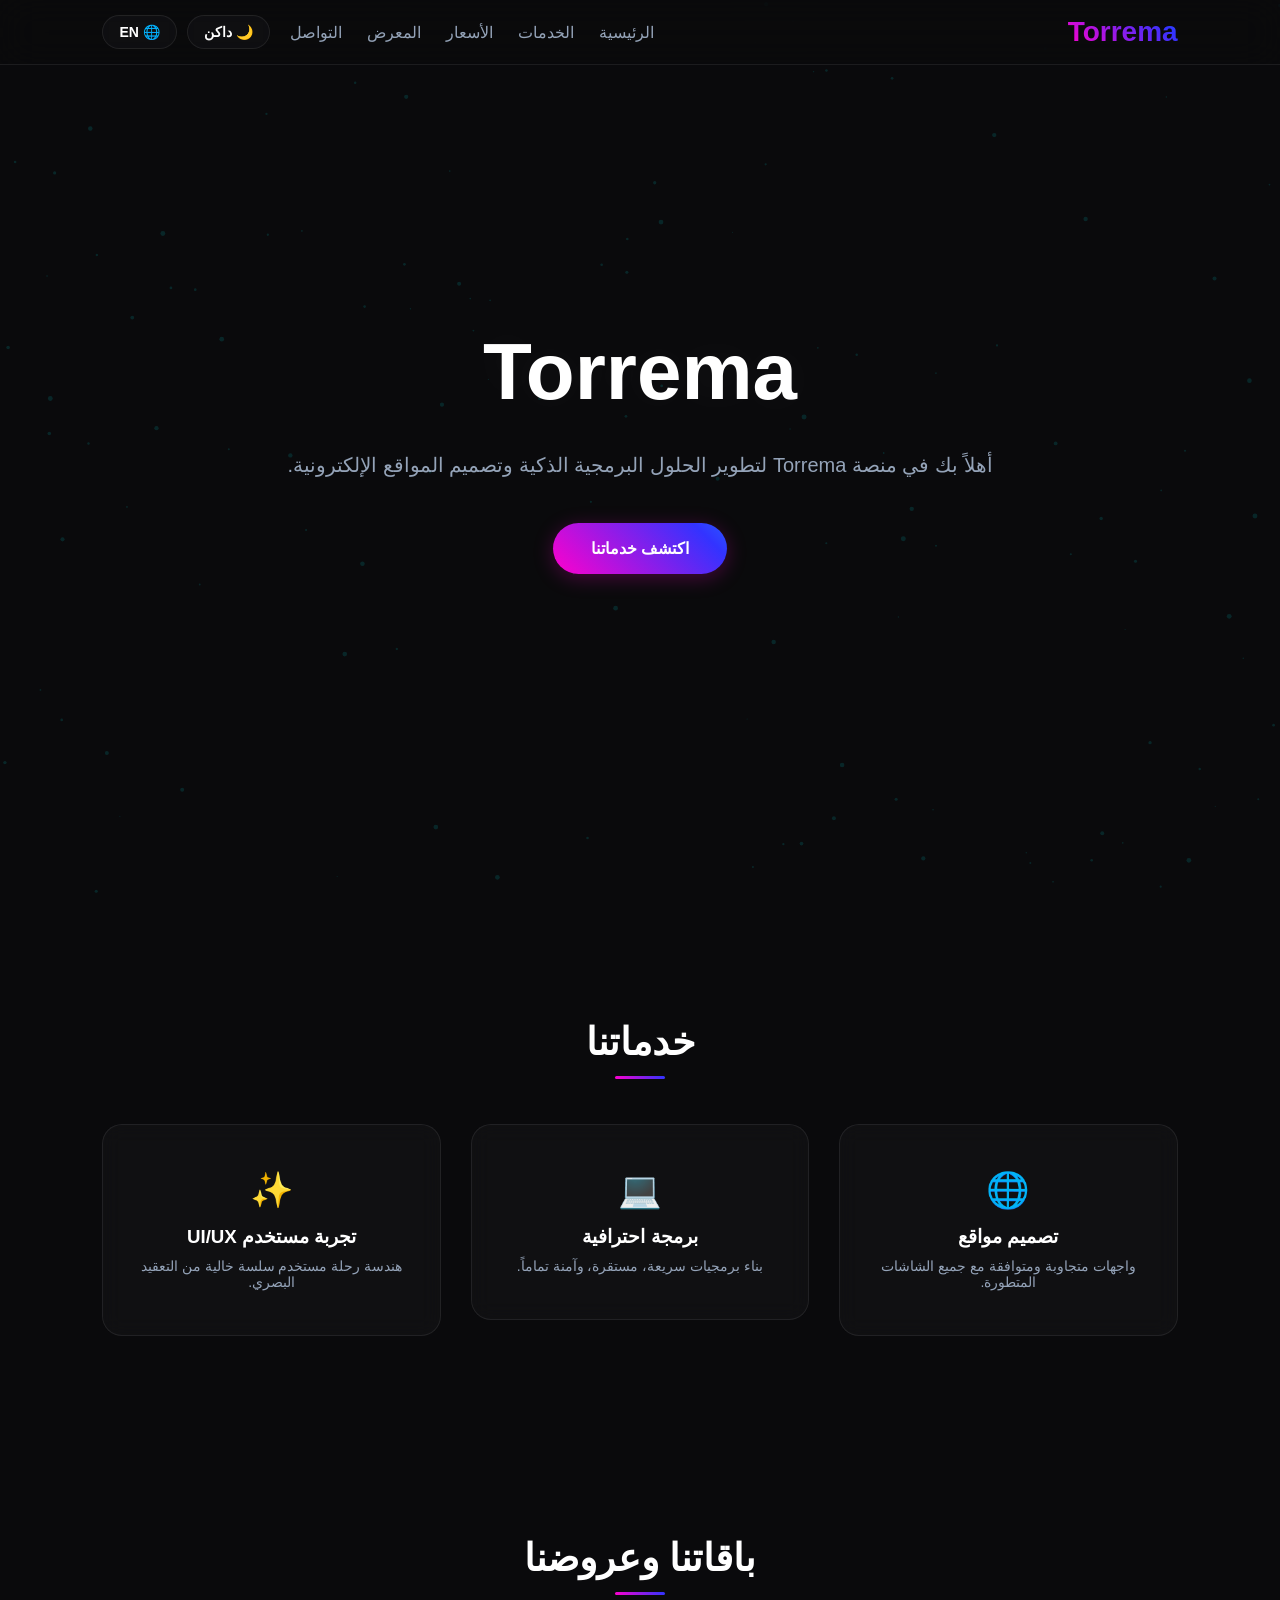
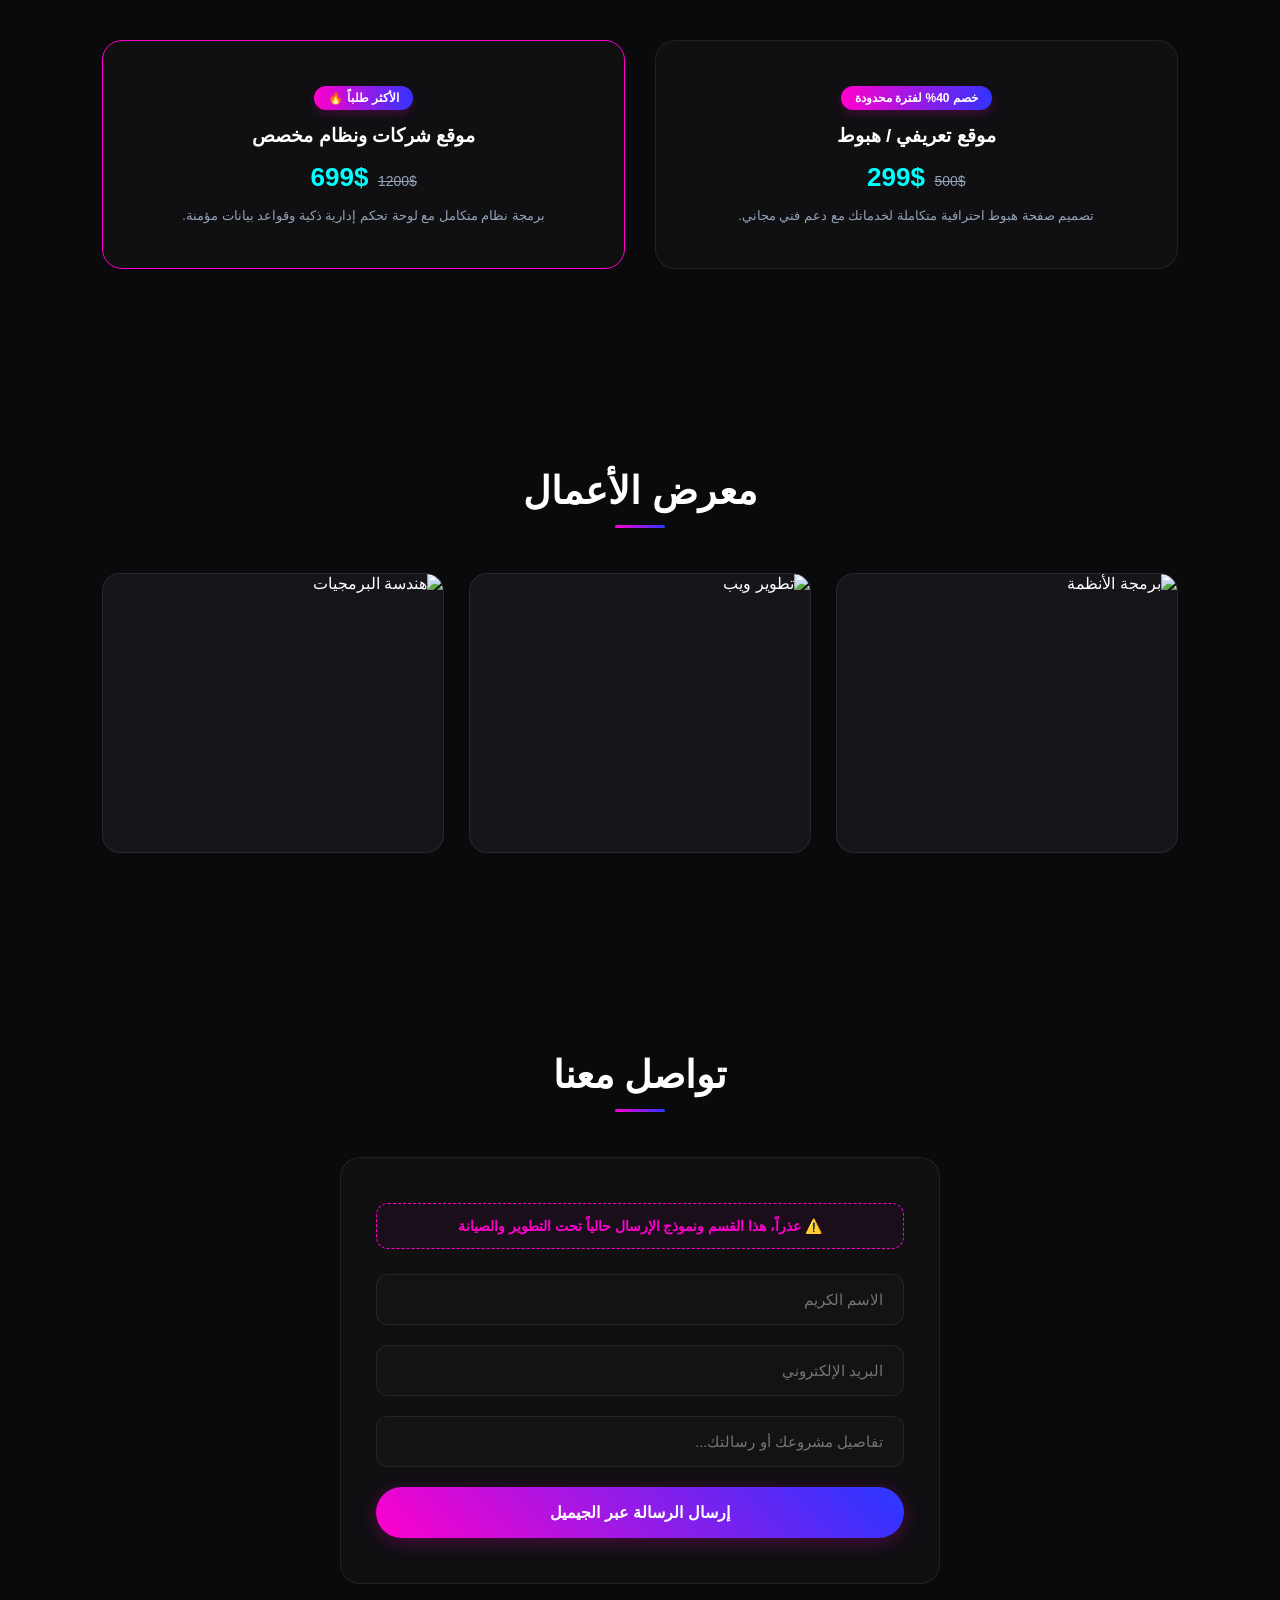
==== commit 5a83c318: "Update index.html" ====
--- a/index.html
+++ b/index.html
@@ -8,142 +8,172 @@
 <link rel="stylesheet" href="https://cdnjs.cloudflare.com/ajax/libs/animate.css/4.1.1/animate.min.css"/>
 
 <style>
-/* إعدادات المتغيرات للوضع الداكن (الافتراضي) والوضع الفاتح */
 :root {
   --primary-gradient: linear-gradient(45deg, #ff00cc, #3333ff, #00ffff, #ff00cc);
   --bg-dark: #0a0a0c;
-  --card-bg: rgba(25, 25, 28, 0.6);
-  --border-color: rgba(255, 255, 255, 0.1);
+  --card-bg: rgba(25, 25, 28, 0.4);
+  --border-color: rgba(255, 255, 255, 0.08);
   --white: #ffffff;
   --text-main: #ffffff;
   --secondary: #94a3b8;
-  --nav-bg: rgba(10, 10, 12, 0.8);
-}
-
-/* سمات الوضع الفاتح */
+  --nav-bg: rgba(10, 10, 12, 0.7);
+  --price-color: #00ffff;
+  --shadow-glow: rgba(255, 0, 204, 0.2);
+}
+
 [data-theme="light"] {
   --bg-dark: #f8fafc;
-  --card-bg: rgba(255, 255, 255, 0.9);
-  --border-color: rgba(0, 0, 0, 0.08);
+  --card-bg: rgba(255, 255, 255, 0.7);
+  --border-color: rgba(0, 0, 0, 0.06);
   --white: #0f172a;
   --text-main: #0f172a;
   --secondary: #475569;
-  --nav-bg: rgba(248, 250, 252, 0.8.5);
+  --nav-bg: rgba(248, 250, 252, 0.75);
+  --price-color: #3333ff;
+  --shadow-glow: rgba(51, 51, 255, 0.1);
 }
 
 *{
   margin: 0; padding: 0; box-sizing: border-box;
   font-family: 'Segoe UI', Tahoma, Geneva, Verdana, sans-serif;
   scroll-behavior: smooth;
-  /* تأثير الأنيميشن السلس والوميض اللطيف عند تبديل الوضع الغامق والفاتح */
-  transition: background 0.5s cubic-bezier(0.4, 0, 0.2, 1), 
-              color 0.5s cubic-bezier(0.4, 0, 0.2, 1), 
-              border-color 0.5s ease, 
-              background-color 0.5s ease;
-}
-
-body { background: var(--bg-dark); color: var(--text-main); overflow-x: hidden; }
-
-body::before {
-  content: ""; position: fixed; top: 0; left: 0; width: 100%; height: 100%;
-  background: radial-gradient(circle at 50% 50%, rgba(255, 0, 204, 0.03), transparent 70%); z-index: -1;
-}
-
-/* شريط التنقل العلوي المحسّن */
+  transition: background 0.4s cubic-bezier(0.25, 0.8, 0.25, 1), 
+              color 0.4s cubic-bezier(0.25, 0.8, 0.25, 1), 
+              border-color 0.4s ease;
+}
+
+body { background: var(--bg-dark); color: var(--text-main); overflow-x: hidden; position: relative; }
+
+/* لوحة جزيئات الخلفية */
+#bg-canvas {
+  position: fixed; top: 0; left: 0; width: 100%; height: 100%;
+  z-index: -1; pointer-events: none; opacity: 0.6;
+}
+
+/* شاشة اللودنج الفاخرة */
+#loading-screen {
+  position: fixed; top: 0; left: 0; width: 100%; height: 100%;
+  background: #0a0a0c; z-index: 9999; display: flex; flex-direction: column;
+  justify-content: center; align-items: center; transition: opacity 0.5s cubic-bezier(0.25, 1, 0.5, 1);
+}
+.loader {
+  width: 60px; height: 60px; border: 3px solid rgba(255, 255, 255, 0.05);
+  border-bottom-color: #ff00cc; border-top-color: #00ffff; border-radius: 50%;
+  display: inline-block; animation: rotation 0.8s cubic-bezier(0.6, 0.2, 0.4, 0.8) infinite; margin-bottom: 20px;
+}
+#loading-screen p { color: #ffffff; font-size: 16px; font-weight: 500; letter-spacing: 1px; animation: pulseText 1.5s infinite ease-in-out; }
+
+/* شريط الملاحة */
 nav {
   position: fixed; top: 0; left: 0; width: 100%; display: flex; justify-content: space-between; align-items: center;
-  padding: 20px 8%; background: var(--nav-bg); backdrop-filter: blur(12px);
-  -webkit-backdrop-filter: blur(12px); border-bottom: 1px solid var(--border-color); z-index: 1000;
-}
+  padding: 15px 8%; background: var(--nav-bg); backdrop-filter: blur(20px);
+  -webkit-backdrop-filter: blur(20px); border-bottom: 1px solid var(--border-color); z-index: 1000;
+  transition: padding 0.3s ease, background 0.3s ease;
+}
+nav.scrolled { padding: 10px 8%; background: var(--nav-bg); box-shadow: 0 10px 30px rgba(0,0,0,0.1); }
 
 nav h1 {
   font-size: 28px; font-weight: 800; background: var(--primary-gradient); background-size: 300%;
   -webkit-background-clip: text; -webkit-text-fill-color: transparent; animation: gradientShift 5s infinite linear;
-  letter-spacing: 1px;
-}
-
+}
 .nav-right { display: flex; align-items: center; gap: 20px; }
 .nav-links { display: flex; gap: 25px; }
-nav a { color: var(--secondary); text-decoration: none; font-size: 16px; font-weight: 500; transition: 0.3s ease; position: relative; }
-nav a::after { content: ''; position: absolute; width: 0; height: 2px; bottom: -5px; right: 0; background: var(--white); transition: 0.3s ease; }
+nav a { color: var(--secondary); text-decoration: none; font-size: 16px; font-weight: 500; position: relative; transition: color 0.3s; }
+nav a::after { content: ''; position: absolute; width: 0; height: 2px; bottom: -5px; right: 0; background: var(--white); transition: width 0.3s cubic-bezier(0.25, 1, 0.5, 1); }
 nav a:hover::after { width: 100%; }
 nav a:hover { color: var(--white); }
 
-/* أزرار التحكم بالمظهر واللغات */
-.controls-btn {
-  display: flex; gap: 10px; align-items: center;
-}
+.controls-btn { display: flex; gap: 10px; align-items: center; }
 .btn-toggle {
   background: var(--card-bg); border: 1px solid var(--border-color); color: var(--text-main);
-  padding: 8px 14px; border-radius: 30px; cursor: pointer; font-size: 14px; font-weight: 600;
-  transition: all 0.3s ease; display: flex; align-items: center; gap: 5px;
-}
-.btn-toggle:hover { border-color: #ff00cc; transform: scale(1.05); }
-
-.hero { height: 100vh; display: flex; justify-content: center; align-items: center; text-align: center; padding: 0 20px; }
-.hero-content { max-width: 800px; }
-.hero h1 { font-size: clamp(40px, 8vw, 75px); font-weight: 800; color: var(--white); text-shadow: 0 0 30px rgba(255, 255, 255, 0.1); margin-bottom: 20px; display: inline-block; }
-.hero p { color: var(--secondary); font-size: clamp(16px, 3vw, 20px); margin-bottom: 35px; line-height: 1.6; }
+  padding: 8px 16px; border-radius: 30px; cursor: pointer; font-size: 14px; font-weight: 600;
+  display: flex; align-items: center; gap: 5px; transition: all 0.3s ease;
+  backdrop-filter: blur(5px); -webkit-backdrop-filter: blur(5px);
+}
+.btn-toggle:hover { border-color: #ff00cc; transform: translateY(-2px); box-shadow: 0 5px 15px var(--shadow-glow); }
+
+/* واجهات العرض */
+.hero { height: 100vh; display: flex; justify-content: center; align-items: center; text-align: center; padding: 0 20px; position: relative; }
+.hero-content { max-width: 800px; z-index: 2; }
+.hero h1 { font-size: clamp(45px, 8vw, 80px); font-weight: 850; color: var(--white); text-shadow: 0 0 40px rgba(255, 255, 255, 0.05); margin-bottom: 25px; display: inline-block; min-height: 1.2em; }
+.hero p { color: var(--secondary); font-size: clamp(16px, 2.5vw, 20px); margin-bottom: 40px; line-height: 1.8; }
 
 .btn-cyber {
-  padding: 14px 35px; background: var(--primary-gradient); background-size: 300%; border: none;
+  padding: 16px 38px; background: var(--primary-gradient); background-size: 300%; border: none;
   border-radius: 50px; color: #ffffff; font-size: 16px; font-weight: 700; cursor: pointer;
-  transition: all 0.3s ease, background-position 0.5s ease; box-shadow: 0 4px 20px rgba(255, 0, 204, 0.3);
-  animation: neonPulse 2s infinite, gradientShift 5s infinite linear;
-}
-.btn-cyber:hover { transform: translateY(-3px) scale(1.05); box-shadow: 0 8px 30px rgba(0, 255, 255, 0.5); }
-
-/* أنيميشن التمرير السلس للأقسام */
-section { padding: 100px 8% 60px; opacity: 0; transform: translateY(40px); transition: opacity 0.8s ease-out, transform 0.8s ease-out; }
+  box-shadow: 0 4px 20px rgba(255, 0, 204, 0.25); animation: neonPulse 2s infinite, gradientShift 5s infinite linear;
+  transition: all 0.4s cubic-bezier(0.25, 1, 0.5, 1);
+}
+.btn-cyber:hover { transform: translateY(-4px) scale(1.02); box-shadow: 0 12px 35px rgba(0, 255, 255, 0.4), 0 0 15px rgba(255, 0, 204, 0.3); }
+
+section { padding: 120px 8% 80px; opacity: 0; transform: translateY(50px); transition: opacity 0.9s cubic-bezier(0.25, 1, 0.5, 1), transform 0.9s cubic-bezier(0.25, 1, 0.5, 1); }
 section.in-view { opacity: 1; transform: translateY(0); }
-section h2 { font-size: 36px; text-align: center; margin-bottom: 50px; position: relative; color: var(--white); }
-section h2::after { content: ''; position: absolute; bottom: -15px; left: 50%; transform: translateX(-50%); width: 40px; height: 2px; background: var(--primary-gradient); background-size: 300%; animation: gradientShift 5s infinite linear; }
-
+section h2 { font-size: 38px; text-align: center; margin-bottom: 60px; position: relative; color: var(--white); font-weight: 800; }
+section h2::after { content: ''; position: absolute; bottom: -15px; left: 50%; transform: translateX(-50%); width: 50px; height: 3px; border-radius: 2px; background: var(--primary-gradient); background-size: 300%; animation: gradientShift 5s infinite linear; }
+
+/* كروت الخدمات الميكانيكية التفاعلية */
 .grid-container { display: grid; grid-template-columns: repeat(auto-fit, minmax(280px, 1fr)); gap: 30px; margin-top: 20px; }
-.card-wrapper { text-decoration: none; color: inherit; display: block; }
-.card { background: var(--card-bg); border: 1px solid var(--border-color); padding: 40px 30px; border-radius: 16px; backdrop-filter: blur(6px); -webkit-backdrop-filter: blur(6px); transition: all 0.3s ease; text-align: center; }
-.card h3 { color: var(--white); font-size: 20px; font-weight: 600; }
-.card:hover { transform: translateY(-8px); border-color: rgba(255, 0, 204, 0.4); background: var(--card-bg); box-shadow: 0 10px 30px rgba(51, 51, 255, 0.15); }
-
-/* تصميم المعرض المطور بصور برمجية حقيقية */
+.card-wrapper { text-decoration: none; color: inherit; display: block; perspective: 1000px; }
+.card { 
+  background: var(--card-bg); border: 1px solid var(--border-color); padding: 45px 35px; border-radius: 20px; 
+  backdrop-filter: blur(10px); -webkit-backdrop-filter: blur(10px); text-align: center;
+  transition: transform 0.1s ease, border-color 0.4s ease, box-shadow 0.4s ease;
+  transform-style: preserve-3d; position: relative;
+}
+.card * { transform: translateZ(20px); } /* يعطي عمق ثلاثي الأبعاد للعناصر داخل الكرت */
+.card:hover { border-color: rgba(255, 0, 204, 0.5); box-shadow: 0 15px 35px var(--shadow-glow); }
+
+/* كروت الأسعار */
+.price-tag-old { text-decoration: line-through; color: var(--secondary); font-size: 14px; margin-left: 5px; }
+.price-tag-new { color: var(--price-color); font-size: 26px; font-weight: 800; }
+.offer-badge { background: linear-gradient(90deg, #ff00cc, #3333ff); color: white; padding: 5px 14px; font-size: 12px; border-radius: 20px; font-weight: bold; display: inline-block; margin-bottom: 15px; box-shadow: 0 4px 10px rgba(255, 0, 204, 0.2); }
+
+/* معرض الأعمال */
 .gallery-grid { display: grid; grid-template-columns: repeat(auto-fit, minmax(300px, 1fr)); gap: 25px; }
-.gallery-item { height: 260px; border: 1px solid var(--border-color); border-radius: 15px; position: relative; overflow: hidden; cursor: pointer; background: #16161a; }
-.gallery-item img { width: 100%; height: 100%; object-fit: cover; transition: transform 0.6s cubic-bezier(0.25, 1, 0.5, 1); }
-.gallery-item:hover img { transform: scale(1.1); }
-.gallery-overlay { position: absolute; top: 0; left: 0; width: 100%; height: 100%; background: linear-gradient(to top, rgba(10, 10, 12, 0.95) 20%, rgba(10, 10, 12, 0.2)); display: flex; flex-direction: column; justify-content: flex-end; padding: 25px; opacity: 0; transition: opacity 0.4s ease; backdrop-filter: blur(3px); }
+.gallery-item { height: 280px; border: 1px solid var(--border-color); border-radius: 18px; position: relative; overflow: hidden; cursor: pointer; background: #16161a; }
+.gallery-item img { width: 100%; height: 100%; object-fit: cover; transition: transform 0.8s cubic-bezier(0.25, 1, 0.5, 1); }
+.gallery-item:hover img { transform: scale(1.08); }
+.gallery-overlay { position: absolute; top: 0; left: 0; width: 100%; height: 100%; background: linear-gradient(to top, rgba(10, 10, 12, 0.95) 30%, rgba(10, 10, 12, 0.1)); display: flex; flex-direction: column; justify-content: flex-end; padding: 30px; opacity: 0; transition: opacity 0.4s cubic-bezier(0.25, 1, 0.5, 1); backdrop-filter: blur(4px); -webkit-backdrop-filter: blur(4px); }
 .gallery-item:hover .gallery-overlay { opacity: 1; }
-.gallery-overlay h3 { color: #ffffff; font-size: 18px; margin-bottom: 5px; }
-.gallery-overlay p { color: #ff00cc; font-size: 13px; font-weight: 600; }
-
+
+/* التواصل */
 .contact-container { max-width: 600px; margin: 0 auto; }
-.under-development-tag {
-  background: rgba(255, 0, 204, 0.08); border: 1px dashed #ff00cc;
-  padding: 12px; border-radius: 12px; text-align: center;
-  color: #ff00cc; font-weight: 600; font-size: 14px; margin-bottom: 20px;
-}
+.under-development-tag { background: rgba(255, 0, 204, 0.05); border: 1px dashed #ff00cc; padding: 14px; border-radius: 12px; text-align: center; color: #ff00cc; font-weight: 600; font-size: 14px; margin-bottom: 25px; }
 .form-group { margin-bottom: 20px; }
-.form-group input, .form-group textarea { width: 100%; padding: 16px 20px; background: rgba(20, 20, 25, 0.05); background-color: var(--card-bg); border: 1px solid var(--border-color); border-radius: 12px; color: var(--text-main); font-size: 15px; outline: none; transition: 0.3s ease; }
-.form-group input:focus, .form-group textarea:focus { border-color: #ff00cc; box-shadow: 0 0 10px rgba(255, 0, 204, 0.2); }
+.form-group input, .form-group textarea { width: 100%; padding: 16px 20px; background-color: var(--card-bg); border: 1px solid var(--border-color); border-radius: 12px; color: var(--text-main); font-size: 15px; outline: none; transition: all 0.3s ease; }
+.form-group input:focus, .form-group textarea:focus { border-color: #ff00cc; box-shadow: 0 0 15px rgba(255, 0, 204, 0.15); background-color: rgba(25, 25, 28, 0.8); }
 .form-group textarea { height: 150px; resize: vertical; }
 
-#topBtn{ position: fixed; bottom: 30px; left: 30px; width: 50px; height: 50px; background: var(--primary-gradient); background-size: 300%; border: none; border-radius: 50%; color: #ffffff; font-size: 22px; font-weight: bold; cursor: pointer; display: none; justify-content: center; align-items: center; box-shadow: 0 4px 15px rgba(255, 0, 204, 0.4); transition: 0.3s; z-index: 99; animation: gradientShift 5s infinite linear; }
-#topBtn:hover { transform: translateY(-5px); box-shadow: 0 8px 20px rgba(0, 255, 255, 0.6); }
-
+#topBtn{ position: fixed; bottom: 30px; left: 30px; width: 50px; height: 50px; background: var(--primary-gradient); background-size: 300%; border: none; border-radius: 50%; color: #ffffff; font-size: 22px; font-weight: bold; cursor: pointer; opacity: 0; pointer-events: none; display: flex; justify-content: center; align-items: center; z-index: 99; animation: gradientShift 5s infinite linear; transition: opacity 0.3s ease, transform 0.3s ease; }
+#topBtn.visible { opacity: 1; pointer-events: auto; }
+#topBtn:hover { transform: translateY(-5px); }
+
+@keyframes rotation { 0% { transform: rotate(0deg); } 100% { transform: rotate(360deg); } }
+@keyframes pulseText { 0%, 100% { opacity: 0.5; } 50% { opacity: 1; } }
 @keyframes gradientShift { 0% { background-position: 0% 50%; } 50% { background-position: 100% 50%; } 100% { background-position: 0% 50%; } }
-@keyframes neonPulse { 0% { box-shadow: 0 4px 20px rgba(255, 0, 204, 0.3); } 50% { box-shadow: 0 4px 30px rgba(0, 255, 255, 0.6), 0 0 10px rgba(255, 0, 204, 0.4); } 100% { box-shadow: 0 4px 20px rgba(255, 0, 204, 0.3); } }
+@keyframes neonPulse { 0% { box-shadow: 0 4px 20px rgba(255, 0, 204, 0.25); } 50% { box-shadow: 0 4px 30px rgba(0, 255, 255, 0.5), 0 0 15px rgba(255, 0, 204, 0.3); } 100% { box-shadow: 0 4px 20px rgba(255, 0, 204, 0.25); } }
 </style>
 </head>
 
 <body>
 
-<nav>
+<!-- كانفاس جزيئات الخلفية المضافة حديثاً -->
+<canvas id="bg-canvas"></canvas>
+
+<div id="loading-screen">
+  <span class="loader"></span>
+  <p id="load-txt">جاري تحميل منصة Torrema...</p>
+</div>
+
+<nav id="navbar">
   <h1 id="nav-logo">Torrema</h1>
   <div class="nav-right">
     <div class="nav-links" id="nav-links">
-      <a href="#home" id="lnk-home">الرئيسية</a>
-      <a href="#services" id="lnk-services">الخدمات</a>
-      <a href="#gallery" id="lnk-gallery">المعرض</a>
-      <a href="#contact" id="lnk-contact">التواصل</a>
+      <a href="#home" id="lnk-home" class="page-link">الرئيسية</a>
+      <a href="#services" id="lnk-services" class="page-link">الخدمات</a>
+      <a href="#pricing" id="lnk-pricing" class="page-link">الأسعار</a>
+      <a href="#gallery" id="lnk-gallery" class="page-link">المعرض</a>
+      <a href="#contact" id="lnk-contact" class="page-link">التواصل</a>
     </div>
     <div class="controls-btn">
       <button class="btn-toggle" id="theme-btn" onclick="toggleTheme()">🌙 داكن</button>
@@ -163,38 +193,57 @@
 <section id="services">
   <h2 id="sec-services-title">خدماتنا</h2>
   <div class="grid-container">
-    
-    <a href="web.html" class="card-wrapper">
-      <div class="card">
+    <a href="web.html" class="card-wrapper page-link">
+      <div class="card tilt-card">
         <div style="font-size:35px; margin-bottom:15px;">🌐</div>
         <h3 id="srv1-title">تصميم مواقع</h3>
         <p style="font-size:14px; color:var(--secondary); font-weight:400; margin-top:10px;" id="srv1-desc">واجهات متجاوبة ومتوافقة مع جميع الشاشات المتطورة.</p>
       </div>
     </a>
-
-    <a href="dev.html" class="card-wrapper">
-      <div class="card">
+    <a href="dev.html" class="card-wrapper page-link">
+      <div class="card tilt-card">
         <div style="font-size:35px; margin-bottom:15px;">💻</div>
         <h3 id="srv2-title">برمجة احترافية</h3>
         <p style="font-size:14px; color:var(--secondary); font-weight:400; margin-top:10px;" id="srv2-desc">بناء برمجيات سريعة، مستقرة، وآمنة تماماً.</p>
       </div>
     </a>
-
-    <a href="uiux.html" class="card-wrapper">
-      <div class="card">
+    <a href="uiux.html" class="card-wrapper page-link">
+      <div class="card tilt-card">
         <div style="font-size:35px; margin-bottom:15px;">✨</div>
         <h3 id="srv3-title">تجربة مستخدم UI/UX</h3>
         <p style="font-size:14px; color:var(--secondary); font-weight:400; margin-top:10px;" id="srv3-desc">هندسة رحلة مستخدم سلسة خالية من التعقيد البصري.</p>
       </div>
     </a>
-
+  </div>
+</section>
+
+<section id="pricing">
+  <h2 id="sec-price-title">باقاتنا وعروضنا</h2>
+  <div class="grid-container">
+    <div class="card tilt-card">
+      <span class="offer-badge" id="badge-discount">خصم 40% لفترة محدودة</span>
+      <h3 id="p1-title">موقع تعريفي / هبوط</h3>
+      <div style="margin: 15px 0;">
+        <span class="price-tag-old">500$</span>
+        <span class="price-tag-new">299$</span>
+      </div>
+      <p style="font-size:13px; color:var(--secondary);" id="p1-desc">تصميم صفحة هبوط احترافية متكاملة لخدماتك مع دعم فني مجاني.</p>
+    </div>
+    <div class="card tilt-card" style="border-color: #ff00cc;">
+      <span class="offer-badge" id="badge-best">الأكثر طلباً 🔥</span>
+      <h3 id="p2-title">موقع شركات ونظام مخصص</h3>
+      <div style="margin: 15px 0;">
+        <span class="price-tag-old">1200$</span>
+        <span class="price-tag-new">699$</span>
+      </div>
+      <p style="font-size:13px; color:var(--secondary);" id="p2-desc">برمجة نظام متكامل مع لوحة تحكم إدارية ذكية وقواعد بيانات مؤمنة.</p>
+    </div>
   </div>
 </section>
 
 <section id="gallery">
   <h2 id="sec-gallery-title">معرض الأعمال</h2>
   <div class="gallery-grid">
-    
     <div class="gallery-item">
         <img src="https://images.unsplash.com/photo-1542831371-29b0f74f9713?w=600&auto=format&fit=crop&q=80" alt="برمجة الأنظمة">
         <div class="gallery-overlay">
@@ -202,7 +251,6 @@
           <p>[ قريباً جداً ]</p>
         </div>
     </div>
-    
     <div class="gallery-item">
         <img src="https://images.unsplash.com/photo-1607799279861-4dd421887fb3?w=600&auto=format&fit=crop&q=80" alt="تطوير ويب">
         <div class="gallery-overlay">
@@ -210,26 +258,22 @@
           <p>[ قريباً جداً ]</p>
         </div>
     </div>
-    
     <div class="gallery-item">
         <img src="https://images.unsplash.com/photo-1555066931-4365d14bab8c?w=600&auto=format&fit=crop&q=80" alt="هندسة البرمجيات">
         <div class="gallery-overlay">
-          <h3>تنفيذ الأنظمة السحابية</h3>
+          <h3 id="gal3-title">تنفيذ الأنظمة السحابية</h3>
           <p>[ قريباً جداً ]</p>
         </div>
     </div>
-    
   </div>
 </section>
 
 <section id="contact">
   <h2 id="sec-contact-title">تواصل معنا</h2>
   <div class="card contact-container">
-    
     <div class="under-development-tag" id="dev-tag">
       ⚠️ عذراً، هذا القسم ونموذج الإرسال حالياً تحت التطوير والصيانة
     </div>
-
     <form id="directMailForm">
       <div class="form-group">
         <input type="text" id="senderName" placeholder="الاسم الكريم" required>
@@ -238,7 +282,7 @@
         <input type="email" id="senderEmail" placeholder="البريد الإلكتروني" required>
       </div>
       <div class="form-group">
-        <textarea id="senderMessage" placeholder="تفاصيل مشروعك أو رسالتك..." required></textarea>
+        <input type="textarea" id="senderMessage" placeholder="تفاصيل مشروعك أو رسالتك..." required>
       </div>
       <button type="submit" class="btn-cyber" style="width: 100%;" id="submit-btn">إرسال الرسالة عبر الجيميل</button>
     </form>
@@ -248,66 +292,179 @@
 <button id="topBtn" onclick="scrollTopPage()">↑</button>
 
 <script>
-// تفعيل مراقب النزول والصعود للأقسام
+// --- نظام جزيئات الخلفية التفاعلي الفاخر (Canvas Particles) ---
+const canvas = document.getElementById('bg-canvas');
+const ctx = canvas.getContext('2d');
+let particlesArray = [];
+
+function resizeCanvas() {
+  canvas.width = window.innerWidth;
+  canvas.height = window.innerHeight;
+}
+window.addEventListener('resize', resizeCanvas);
+resizeCanvas();
+
+class Particle {
+  constructor() {
+    this.x = Math.random() * canvas.width;
+    this.y = Math.random() * canvas.height;
+    this.size = Math.random() * 2 + 0.5;
+    this.speedX = Math.random() * 0.5 - 0.25;
+    this.speedY = Math.random() * 0.5 - 0.25;
+  }
+  update() {
+    this.x += this.speedX;
+    this.y += this.speedY;
+    if (this.x > canvas.width) this.x = 0;
+    else if (this.x < 0) this.x = canvas.width;
+    if (this.y > canvas.height) this.y = 0;
+    else if (this.y < 0) this.y = canvas.height;
+  }
+  draw() {
+    const isLight = document.documentElement.getAttribute('data-theme') === 'light';
+    ctx.fillStyle = isLight ? 'rgba(51, 51, 255, 0.15)' : 'rgba(0, 255, 255, 0.2)';
+    ctx.beginPath();
+    ctx.arc(this.x, this.y, this.size, 0, Math.PI * 2);
+    ctx.fill();
+  }
+}
+
+function initParticles() {
+  particlesArray = [];
+  const numberOfParticles = Math.floor((canvas.width * canvas.height) / 9000);
+  for (let i = 0; i < numberOfParticles; i++) {
+    particlesArray.push(new Particle());
+  }
+}
+initParticles();
+
+function animateParticles() {
+  ctx.clearRect(0, 0, canvas.width, canvas.height);
+  particlesArray.forEach(p => {
+    p.update();
+    p.draw();
+  });
+  requestAnimationFrame(animateParticles);
+}
+animateParticles();
+
+
+// --- كود تشغيل وإخفاء اللودنج بسلاسة ---
+const loaderScreen = document.getElementById("loading-screen");
+function triggerLoadingEffect(callback) {
+  loaderScreen.style.display = "flex";
+  loaderScreen.style.opacity = "1";
+  setTimeout(() => {
+    if(callback) callback();
+    loaderScreen.style.opacity = "0";
+    setTimeout(() => { loaderScreen.style.display = "none"; }, 500);
+  }, 600);
+}
+
+window.addEventListener("DOMContentLoaded", () => { triggerLoadingEffect(); });
+
+document.querySelectorAll(".page-link").forEach(link => {
+  link.addEventListener("click", (e) => {
+    const targetHref = link.getAttribute("href");
+    if(!targetHref.startsWith("#")) {
+      e.preventDefault();
+      triggerLoadingEffect(() => { window.location.href = targetHref; });
+    }
+  });
+});
+
+
+// --- مراقب الصعود والنزول لتنشيط الأقسام وشريط الملاحة ---
 const sections = document.querySelectorAll('section');
+const navbar = document.getElementById('navbar');
+const topBtn = document.getElementById("topBtn");
+
 const observer = new IntersectionObserver((entries) => {
     entries.forEach(entry => {
-        if (entry.isIntersecting) {
-            entry.target.classList.add('in-view');
-        } else {
-            entry.target.classList.remove('in-view');
-        }
+        if (entry.isIntersecting) { entry.target.classList.add('in-view'); }
     });
-}, { threshold: 0.15 });
-
+}, { threshold: 0.1 });
 sections.forEach(section => { observer.observe(section); });
 
 function scrollTopPage(){ window.scrollTo({top:0, behavior:"smooth"}); }
+
 window.onscroll = function(){
-  let btn = document.getElementById("topBtn");
-  if(document.documentElement.scrollTop > 400){ btn.style.display = "flex"; } else { btn.style.display = "none"; }
+  if(document.documentElement.scrollTop > 50){ 
+    navbar.classList.add('scrolled'); 
+  } else { 
+    navbar.classList.remove('scrolled'); 
+  }
+  
+  if(document.documentElement.scrollTop > 400){ 
+    topBtn.classList.add('visible'); 
+  } else { 
+    topBtn.classList.remove('visible'); 
+  }
 };
 
-// نظام حفظ واسترجاع اللغة والمظهر (مربوط بالصفحات المتعددة)
+
+// --- تأثير تحويم كروت ثلاثي الأبعاد (3D Tilt Effect) ---
+const cards = document.querySelectorAll('.tilt-card');
+cards.forEach(card => {
+  card.addEventListener('mousemove', (e) => {
+    const rect = card.getBoundingClientRect();
+    const x = e.clientX - rect.left;
+    const y = e.clientY - rect.top;
+    const xc = rect.width / 2;
+    const yc = rect.height / 2;
+    const angleX = (yc - y) / 15; // زاوية الدوران العمودي
+    const angleY = (x - xc) / 15; // زاوية الدوران الأفقي
+    card.style.transform = `rotateX(${angleX}deg) rotateY(${angleY}deg) translateY(-5px)`;
+  });
+  
+  card.addEventListener('mouseleave', () => {
+    card.style.transform = 'rotateX(0deg) rotateY(0deg) translateY(0)';
+  });
+});
+
+
+// --- نظام إدارة المظهر واللغات المتقدم ---
 let currentTheme = localStorage.getItem("theme") || "dark";
 let currentLang = localStorage.getItem("lang") || "ar";
 
 document.documentElement.setAttribute("data-theme", currentTheme);
 applyThemeUI(currentTheme);
 
-// قاموس اللغات للتحويل الفوري الفاخر
 const languages = {
   ar: {
-    dir: "rtl",
-    home: "الرئيسية", services: "الخدمات", gallery: "المعرض", contact: "التواصل",
+    dir: "rtl", loadTxt: "جاري تحميل منصة Torrema...",
+    home: "الرئيسية", services: "الخدمات", pricing: "الأسعار", gallery: "المعرض", contact: "التواصل",
     heroP: "أهلاً بك في منصة Torrema لتطوير الحلول البرمجية الذكية وتصميم المواقع الإلكترونية.",
-    heroBtn: "اكتشف خدماتنا", sTitle: "خدماتنا", gTitle: "معرض الأعمال", cTitle: "تواصل معنا",
+    heroBtn: "اكتشف خدماتنا", sTitle: "خدماتنا", pTitle: "باقاتنا وعروضنا", gTitle: "معرض الأعمال", cTitle: "تواصل معنا",
     s1T: "تصميم مواقع", s1D: "واجهات متجاوبة ومتوافقة مع جميع الشاشات المتطورة.",
     s2T: "برمجة احترافية", s2D: "بناء برمجيات سريعة، مستقرة، وآمنة تماماً.",
     s3T: "تجربة مستخدم UI/UX", s3D: "هندسة رحلة مستخدم سلسة خالية من التعقيد البصري.",
+    p1T: "موقع تعريفي / هبوط", p1D: "تصميم صفحة هبوط احترافية متكاملة لخدماتك مع دعم فني مجاني.",
+    p2T: "موقع شركات ونظام مخصص", p2D: "برمجة نظام متكامل مع لوحة تحكم إدارية ذكية وقواعد بيانات مؤمنة.",
+    bdg1: "خصم 40% لفترة محدودة", bdg2: "الأكثر طلباً 🔥",
+    gal1: "تطوير الهياكل البرمجية", gal2: "بناء لوحات التحكم الذكية", gal3: "تنفيذ الأنظمة السحابية",
     devTag: "⚠️ عذراً، هذا القسم ونموذج الإرسال حالياً تحت التطوير والصيانة",
     subBtn: "إرسال الرسالة عبر الجيميل", pName: "الاسم الكريم", pEmail: "البريد الإلكتروني", pMsg: "تفاصيل مشروعك أو رسالتك..."
   },
   en: {
-    dir: "ltr",
-    home: "Home", services: "Services", gallery: "Gallery", contact: "Contact",
+    dir: "ltr", loadTxt: "Loading Torrema Platform...",
+    home: "Home", services: "Services", pricing: "Pricing", gallery: "Gallery", contact: "Contact",
     heroP: "Welcome to Torrema platform for developing smart software solutions and modern web design.",
-    heroBtn: "Discover Our Services", sTitle: "Our Services", gTitle: "Our Gallery", cTitle: "Contact Us",
+    heroBtn: "Discover Our Services", sTitle: "Our Services", pTitle: "Our Rates & Offers", gTitle: "Our Gallery", cTitle: "Contact Us",
     s1T: "Web Design", s1D: "Responsive and fully compatible interfaces across all advanced screens.",
     s2T: "Professional Dev", s2D: "Building fast, ultra-stable, and fully secured custom software.",
     s3T: "UI/UX Experience", s3D: "Engineering a smooth user journey free of visual complexities.",
+    p1T: "Landing Page / Landing", p1D: "Professional landing page design optimized for your services with free support.",
+    p2T: "Corporate & Custom Systems", p2D: "Complete software system built with an admin dashboard and secure databases.",
+    bdg1: "40% Off Limited Time Offer", bdg2: "Most Popular 🔥",
+    gal1: "Backend Architectures", gal2: "Smart Dashboards Dev", gal3: "Cloud Systems Deployment",
     devTag: "⚠️ Sorry, this section and form are currently under development & maintenance",
     subBtn: "Send Message Via Gmail", pName: "Your Full Name", pEmail: "Your Email Address", pMsg: "Your project details or message..."
   }
 };
 
 function applyThemeUI(theme) {
-  const themeBtn = document.getElementById("theme-btn");
-  if(theme === "light") {
-    themeBtn.innerHTML = "☀️ فاتح";
-  } else {
-    themeBtn.innerHTML = "🌙 داكن";
-  }
+  document.getElementById("theme-btn").innerHTML = theme === "light" ? "☀️ فاتح" : "🌙 داكن";
 }
 
 function toggleTheme() {
@@ -322,13 +479,16 @@
   document.documentElement.setAttribute("dir", data.dir);
   document.documentElement.setAttribute("lang", lang);
   
+  document.getElementById("load-txt").innerText = data.loadTxt;
   document.getElementById("lnk-home").innerText = data.home;
   document.getElementById("lnk-services").innerText = data.services;
+  document.getElementById("lnk-pricing").innerText = data.pricing;
   document.getElementById("lnk-gallery").innerText = data.gallery;
   document.getElementById("lnk-contact").innerText = data.contact;
   document.getElementById("hero-p").innerText = data.heroP;
   document.getElementById("hero-btn").innerText = data.heroBtn;
   document.getElementById("sec-services-title").innerText = data.sTitle;
+  document.getElementById("sec-price-title").innerText = data.pTitle;
   document.getElementById("sec-gallery-title").innerText = data.gTitle;
   document.getElementById("sec-contact-title").innerText = data.cTitle;
   document.getElementById("srv1-title").innerText = data.s1T;
@@ -337,6 +497,18 @@
   document.getElementById("srv2-desc").innerText = data.s2D;
   document.getElementById("srv3-title").innerText = data.s3T;
   document.getElementById("srv3-desc").innerText = data.s3D;
+  
+  document.getElementById("p1-title").innerText = data.p1T;
+  document.getElementById("p1-desc").innerText = data.p1D;
+  document.getElementById("p2-title").innerText = data.p2T;
+  document.getElementById("p2-desc").innerText = data.p2D;
+  document.getElementById("badge-discount").innerText = data.bdg1;
+  document.getElementById("badge-best").innerText = data.bdg2;
+  
+  document.getElementById("gal1-title").innerText = data.gal1;
+  document.getElementById("gal2-title").innerText = data.gal2;
+  document.getElementById("gal3-title").innerText = data.gal3;
+  
   document.getElementById("dev-tag").innerText = data.devTag;
   document.getElementById("submit-btn").innerText = data.subBtn;
   
@@ -350,33 +522,46 @@
 function toggleLang() {
   currentLang = currentLang === "ar" ? "en" : "ar";
   localStorage.setItem("lang", currentLang);
-  applyLanguage(currentLang);
-}
-
-// تشغيل اللغات والـ Typing Effect عند الإقلاع الأول
+  triggerLoadingEffect(() => { 
+    applyLanguage(currentLang); 
+    // إعادة تهيئة تأثير الكتابة بعد تغيير اللغة للمظهر الاحترافي
+    i = 0;
+    typing();
+  });
+}
+
+// --- تأثير الكتابة التلقائية المطور ---
 let text = "Torrema"; let i = 0; let titleElement = document.getElementById("title");
-titleElement.innerHTML = "";
+let typingTimeout;
+
 function typing(){
+  clearTimeout(typingTimeout);
   if(i < text.length){
-    titleElement.innerHTML = text.substring(0, i + 1) + '<span style="color:var(--white); animation: blink 0.7s infinite;">|</span>';
-    i++; setTimeout(typing, 200);
-  } else { titleElement.innerHTML = text; }
-}
+    titleElement.innerHTML = text.substring(0, i + 1) + '<span style="color:#ff00cc; animation: blink 0.7s infinite;">|</span>';
+    i++; 
+    typingTimeout = setTimeout(typing, 200);
+  } else { 
+    titleElement.innerHTML = text; 
+  }
+}
+
+const style = document.createElement('style');
+style.innerHTML = '@keyframes blink { 0%, 100% { opacity: 1; } 50% { opacity: 0; } }';
+document.head.appendChild(style);
 
 window.onload = function() {
   applyLanguage(currentLang);
   typing();
 };
 
-// إرسال البيانات المباشر للجيميل
 document.getElementById('directMailForm').addEventListener('submit', function(e) {
   e.preventDefault();
   const name = document.getElementById('senderName').value;
   const email = document.getElementById('senderEmail').value;
   const message = document.getElementById('senderMessage').value;
   const myEmail = "abdulreadhido@gmail.com";
-  const subject = encodeURIComponent("طلب من موقعك - " + name);
-  const bodyText = encodeURIComponent("الاسم: " + name + "\nالإيميل: " + email + "\n\nالرسالة:\n" + message);
+  const subject = encodeURIComponent("طلب أسعار مخفضة من: " + name);
+  const bodyText = encodeURIComponent("الاسم: " + name + "\nالإيميل: " + email + "\nالرسالة:\n" + message);
   window.location.href = `mailto:${myEmail}?subject=${subject}&body=${bodyText}`;
 });
 </script>
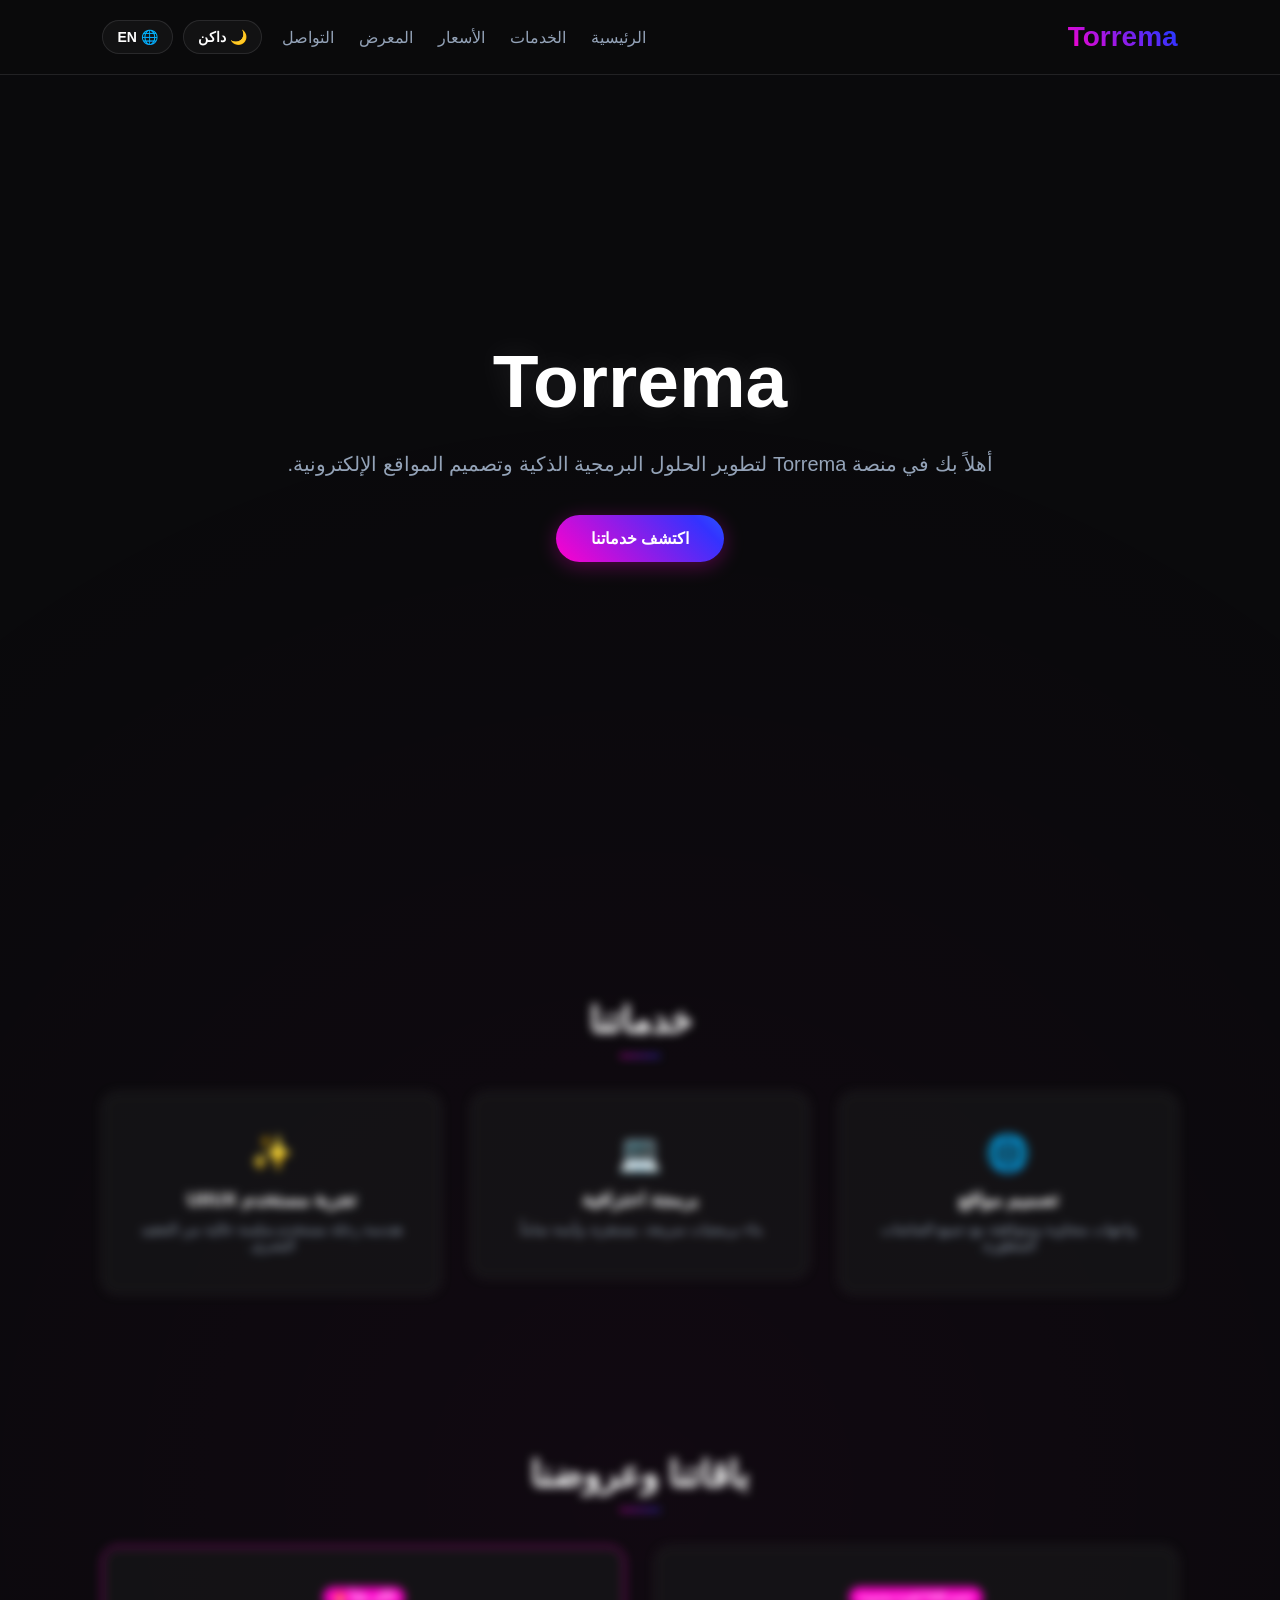
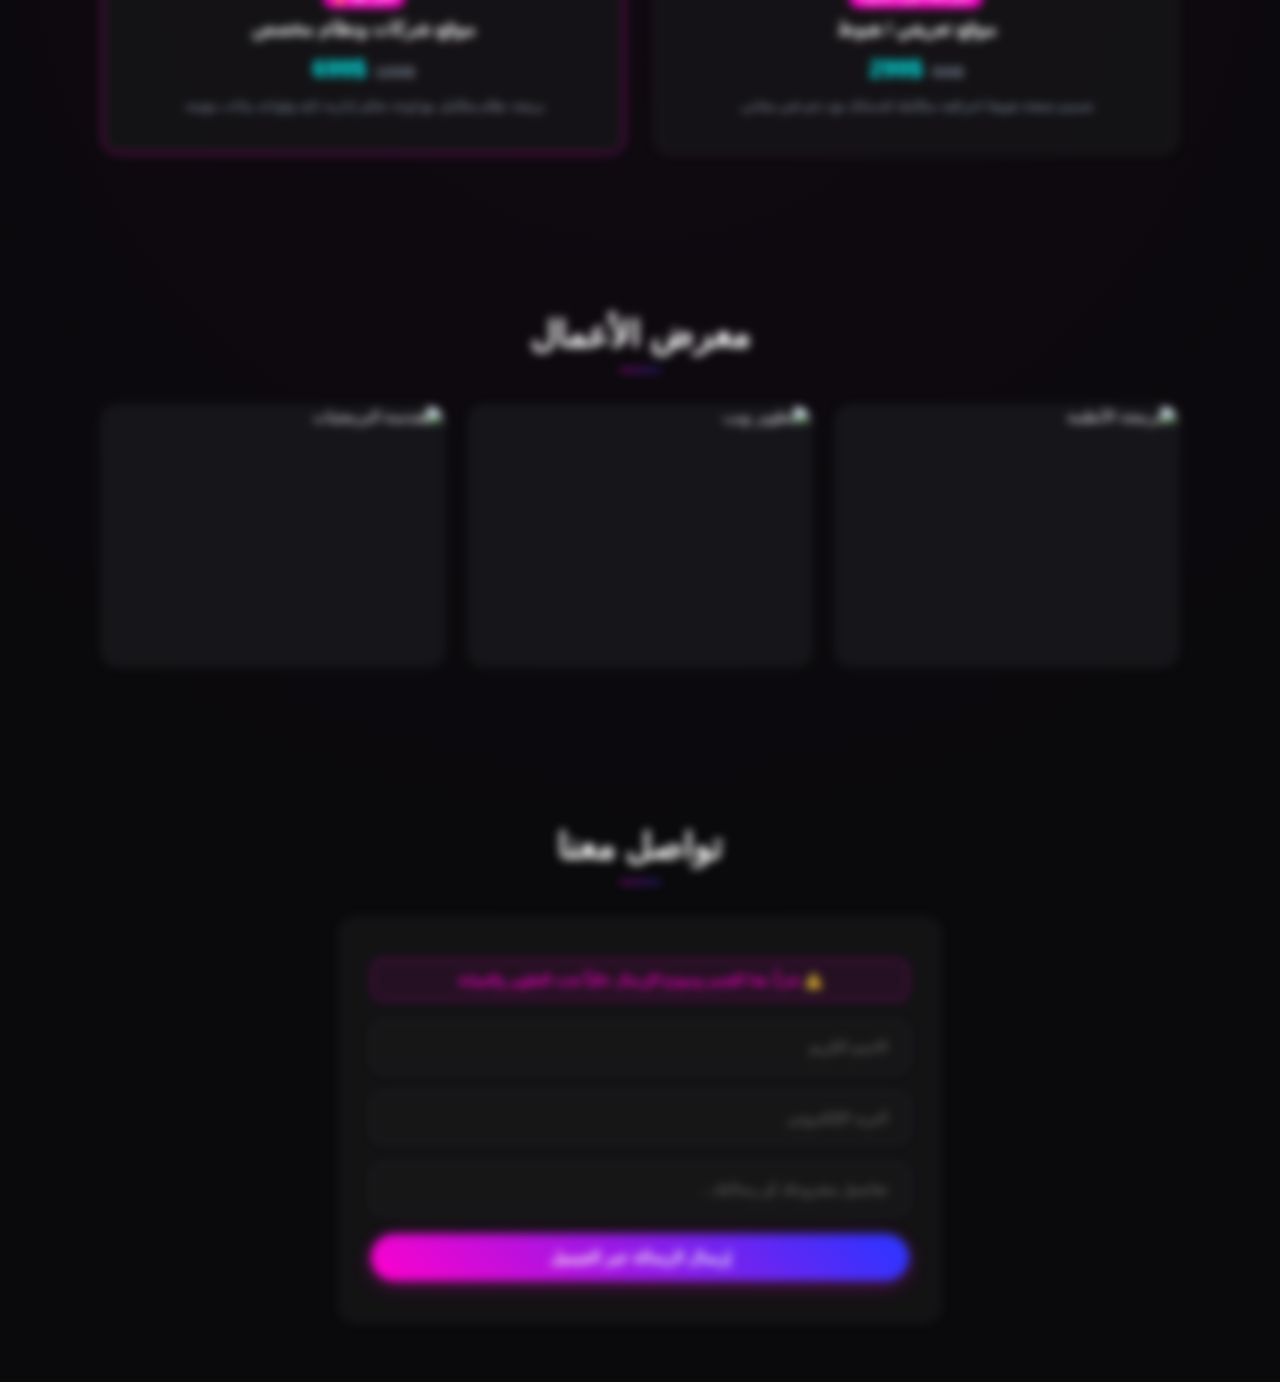
==== commit c2a4e06a: "Update index.html" ====
--- a/index.html
+++ b/index.html
@@ -11,67 +11,77 @@
 :root {
   --primary-gradient: linear-gradient(45deg, #ff00cc, #3333ff, #00ffff, #ff00cc);
   --bg-dark: #0a0a0c;
-  --card-bg: rgba(25, 25, 28, 0.4);
-  --border-color: rgba(255, 255, 255, 0.08);
+  --card-bg: rgba(25, 25, 28, 0.6);
+  --border-color: rgba(255, 255, 255, 0.1);
   --white: #ffffff;
   --text-main: #ffffff;
   --secondary: #94a3b8;
-  --nav-bg: rgba(10, 10, 12, 0.7);
+  --nav-bg: rgba(10, 10, 12, 0.8);
   --price-color: #00ffff;
-  --shadow-glow: rgba(255, 0, 204, 0.2);
+  --blur-amount: 0px;
 }
 
 [data-theme="light"] {
   --bg-dark: #f8fafc;
-  --card-bg: rgba(255, 255, 255, 0.7);
-  --border-color: rgba(0, 0, 0, 0.06);
+  --card-bg: rgba(255, 255, 255, 0.9);
+  --border-color: rgba(0, 0, 0, 0.08);
   --white: #0f172a;
   --text-main: #0f172a;
   --secondary: #475569;
-  --nav-bg: rgba(248, 250, 252, 0.75);
+  --nav-bg: rgba(248, 250, 252, 0.85);
   --price-color: #3333ff;
-  --shadow-glow: rgba(51, 51, 255, 0.1);
 }
 
 *{
   margin: 0; padding: 0; box-sizing: border-box;
   font-family: 'Segoe UI', Tahoma, Geneva, Verdana, sans-serif;
+}
+
+html {
   scroll-behavior: smooth;
-  transition: background 0.4s cubic-bezier(0.25, 0.8, 0.25, 1), 
-              color 0.4s cubic-bezier(0.25, 0.8, 0.25, 1), 
-              border-color 0.4s ease;
-}
-
-body { background: var(--bg-dark); color: var(--text-main); overflow-x: hidden; position: relative; }
-
-/* لوحة جزيئات الخلفية */
-#bg-canvas {
-  position: fixed; top: 0; left: 0; width: 100%; height: 100%;
-  z-index: -1; pointer-events: none; opacity: 0.6;
-}
-
-/* شاشة اللودنج الفاخرة */
+}
+
+body { 
+  background: var(--bg-dark); 
+  color: var(--text-main); 
+  overflow-x: hidden;
+  filter: blur(var(--blur-amount));
+  transition: filter 0.4s ease, background 0.5s ease, color 0.5s ease;
+}
+
+body::before {
+  content: ""; position: fixed; top: 0; left: 0; width: 100%; height: 100%;
+  background: radial-gradient(circle at 50% 50%, rgba(255, 0, 204, 0.03), transparent 70%); z-index: -1;
+}
+
+/* 🎬 شاشة اللودنج السينمائية المستقرة */
 #loading-screen {
   position: fixed; top: 0; left: 0; width: 100%; height: 100%;
-  background: #0a0a0c; z-index: 9999; display: flex; flex-direction: column;
-  justify-content: center; align-items: center; transition: opacity 0.5s cubic-bezier(0.25, 1, 0.5, 1);
-}
-.loader {
-  width: 60px; height: 60px; border: 3px solid rgba(255, 255, 255, 0.05);
-  border-bottom-color: #ff00cc; border-top-color: #00ffff; border-radius: 50%;
-  display: inline-block; animation: rotation 0.8s cubic-bezier(0.6, 0.2, 0.4, 0.8) infinite; margin-bottom: 20px;
-}
-#loading-screen p { color: #ffffff; font-size: 16px; font-weight: 500; letter-spacing: 1px; animation: pulseText 1.5s infinite ease-in-out; }
-
-/* شريط الملاحة */
+  background: #050507; z-index: 9999; display: flex; flex-direction: column;
+  justify-content: center; align-items: center; transition: opacity 0.4s ease;
+}
+.progress-bar-container {
+  width: 200px; height: 3px; background: rgba(255, 255, 255, 0.05);
+  border-radius: 10px; overflow: hidden; position: relative; margin-top: 20px;
+}
+.progress-line {
+  width: 100%; height: 100%; background: var(--primary-gradient);
+  background-size: 300%; position: absolute; left: -100%;
+  animation: loadAdvance 1.2s cubic-bezier(0.65, 0.05, 0.36, 1) infinite;
+}
+#loading-screen h2 {
+  font-size: 42px; font-weight: 900; background: var(--primary-gradient); background-size: 300%;
+  -webkit-background-clip: text; -webkit-text-fill-color: transparent;
+  animation: logoPulse 1.5s infinite ease-in-out, gradientShift 5s infinite linear;
+  letter-spacing: 2px;
+}
+
+/* شريط الملاحة العلوي */
 nav {
   position: fixed; top: 0; left: 0; width: 100%; display: flex; justify-content: space-between; align-items: center;
-  padding: 15px 8%; background: var(--nav-bg); backdrop-filter: blur(20px);
-  -webkit-backdrop-filter: blur(20px); border-bottom: 1px solid var(--border-color); z-index: 1000;
-  transition: padding 0.3s ease, background 0.3s ease;
-}
-nav.scrolled { padding: 10px 8%; background: var(--nav-bg); box-shadow: 0 10px 30px rgba(0,0,0,0.1); }
-
+  padding: 20px 8%; background: var(--nav-bg); backdrop-filter: blur(12px);
+  -webkit-backdrop-filter: blur(12px); border-bottom: 1px solid var(--border-color); z-index: 1000;
+}
 nav h1 {
   font-size: 28px; font-weight: 800; background: var(--primary-gradient); background-size: 300%;
   -webkit-background-clip: text; -webkit-text-fill-color: transparent; animation: gradientShift 5s infinite linear;
@@ -79,101 +89,116 @@
 .nav-right { display: flex; align-items: center; gap: 20px; }
 .nav-links { display: flex; gap: 25px; }
 nav a { color: var(--secondary); text-decoration: none; font-size: 16px; font-weight: 500; position: relative; transition: color 0.3s; }
-nav a::after { content: ''; position: absolute; width: 0; height: 2px; bottom: -5px; right: 0; background: var(--white); transition: width 0.3s cubic-bezier(0.25, 1, 0.5, 1); }
+nav a::after { content: ''; position: absolute; width: 0; height: 2px; bottom: -5px; right: 0; background: var(--white); transition: 0.3s ease; }
 nav a:hover::after { width: 100%; }
 nav a:hover { color: var(--white); }
+
+/* زر القائمة للهواتف */
+.menu-toggle {
+  display: none;
+  flex-direction: column;
+  gap: 5px;
+  background: none;
+  border: none;
+  cursor: pointer;
+}
+.menu-toggle span {
+  width: 25px; height: 3px; background: var(--text-main); border-radius: 2px; transition: 0.3s;
+}
 
 .controls-btn { display: flex; gap: 10px; align-items: center; }
 .btn-toggle {
   background: var(--card-bg); border: 1px solid var(--border-color); color: var(--text-main);
-  padding: 8px 16px; border-radius: 30px; cursor: pointer; font-size: 14px; font-weight: 600;
-  display: flex; align-items: center; gap: 5px; transition: all 0.3s ease;
-  backdrop-filter: blur(5px); -webkit-backdrop-filter: blur(5px);
-}
-.btn-toggle:hover { border-color: #ff00cc; transform: translateY(-2px); box-shadow: 0 5px 15px var(--shadow-glow); }
+  padding: 8px 14px; border-radius: 30px; cursor: pointer; font-size: 14px; font-weight: 600;
+  display: flex; align-items: center; gap: 5px; transition: transform 0.2s, border-color 0.3s;
+}
+.btn-toggle:hover { border-color: #ff00cc; transform: scale(1.05); }
 
 /* واجهات العرض */
-.hero { height: 100vh; display: flex; justify-content: center; align-items: center; text-align: center; padding: 0 20px; position: relative; }
-.hero-content { max-width: 800px; z-index: 2; }
-.hero h1 { font-size: clamp(45px, 8vw, 80px); font-weight: 850; color: var(--white); text-shadow: 0 0 40px rgba(255, 255, 255, 0.05); margin-bottom: 25px; display: inline-block; min-height: 1.2em; }
-.hero p { color: var(--secondary); font-size: clamp(16px, 2.5vw, 20px); margin-bottom: 40px; line-height: 1.8; }
+.hero { height: 100vh; display: flex; justify-content: center; align-items: center; text-align: center; padding: 0 20px; }
+.hero-content { max-width: 800px; }
+.hero h1 { font-size: clamp(40px, 8vw, 75px); font-weight: 800; color: var(--white); text-shadow: 0 0 30px rgba(255, 255, 255, 0.1); margin-bottom: 20px; display: inline-block; min-height: 1.2em; }
+.hero p { color: var(--secondary); font-size: clamp(16px, 3vw, 20px); margin-bottom: 35px; line-height: 1.6; }
 
 .btn-cyber {
-  padding: 16px 38px; background: var(--primary-gradient); background-size: 300%; border: none;
+  padding: 14px 35px; background: var(--primary-gradient); background-size: 300%; border: none;
   border-radius: 50px; color: #ffffff; font-size: 16px; font-weight: 700; cursor: pointer;
-  box-shadow: 0 4px 20px rgba(255, 0, 204, 0.25); animation: neonPulse 2s infinite, gradientShift 5s infinite linear;
-  transition: all 0.4s cubic-bezier(0.25, 1, 0.5, 1);
-}
-.btn-cyber:hover { transform: translateY(-4px) scale(1.02); box-shadow: 0 12px 35px rgba(0, 255, 255, 0.4), 0 0 15px rgba(255, 0, 204, 0.3); }
-
-section { padding: 120px 8% 80px; opacity: 0; transform: translateY(50px); transition: opacity 0.9s cubic-bezier(0.25, 1, 0.5, 1), transform 0.9s cubic-bezier(0.25, 1, 0.5, 1); }
-section.in-view { opacity: 1; transform: translateY(0); }
-section h2 { font-size: 38px; text-align: center; margin-bottom: 60px; position: relative; color: var(--white); font-weight: 800; }
-section h2::after { content: ''; position: absolute; bottom: -15px; left: 50%; transform: translateX(-50%); width: 50px; height: 3px; border-radius: 2px; background: var(--primary-gradient); background-size: 300%; animation: gradientShift 5s infinite linear; }
-
-/* كروت الخدمات الميكانيكية التفاعلية */
+  box-shadow: 0 4px 20px rgba(255, 0, 204, 0.3); animation: neonPulse 2s infinite, gradientShift 5s infinite linear;
+}
+
+section { padding: 100px 8% 60px; opacity: 0; transform: translateY(50px); filter: blur(5px); transition: opacity 0.9s cubic-bezier(0.25, 1, 0.5, 1), transform 0.9s cubic-bezier(0.25, 1, 0.5, 1), filter 0.9s ease; }
+section.in-view { opacity: 1; transform: translateY(0); filter: blur(0px); }
+section h2 { font-size: 36px; text-align: center; margin-bottom: 50px; position: relative; color: var(--white); }
+section h2::after { content: ''; position: absolute; bottom: -15px; left: 50%; transform: translateX(-50%); width: 40px; height: 2px; background: var(--primary-gradient); background-size: 300%; animation: gradientShift 5s infinite linear; }
+
+/* كروت الخدمات */
 .grid-container { display: grid; grid-template-columns: repeat(auto-fit, minmax(280px, 1fr)); gap: 30px; margin-top: 20px; }
-.card-wrapper { text-decoration: none; color: inherit; display: block; perspective: 1000px; }
-.card { 
-  background: var(--card-bg); border: 1px solid var(--border-color); padding: 45px 35px; border-radius: 20px; 
-  backdrop-filter: blur(10px); -webkit-backdrop-filter: blur(10px); text-align: center;
-  transition: transform 0.1s ease, border-color 0.4s ease, box-shadow 0.4s ease;
-  transform-style: preserve-3d; position: relative;
-}
-.card * { transform: translateZ(20px); } /* يعطي عمق ثلاثي الأبعاد للعناصر داخل الكرت */
-.card:hover { border-color: rgba(255, 0, 204, 0.5); box-shadow: 0 15px 35px var(--shadow-glow); }
-
-/* كروت الأسعار */
+.card-wrapper { text-decoration: none; color: inherit; display: block; }
+.card { background: var(--card-bg); border: 1px solid var(--border-color); padding: 40px 30px; border-radius: 16px; backdrop-filter: blur(6px); -webkit-backdrop-filter: blur(6px); text-align: center; transition: transform 0.4s cubic-bezier(0.25, 1, 0.5, 1), border-color 0.3s; }
+.card:hover { transform: translateY(-8px) scale(1.02); border-color: rgba(255, 0, 204, 0.5); box-shadow: 0 15px 35px rgba(51, 51, 255, 0.2); }
+
 .price-tag-old { text-decoration: line-through; color: var(--secondary); font-size: 14px; margin-left: 5px; }
-.price-tag-new { color: var(--price-color); font-size: 26px; font-weight: 800; }
-.offer-badge { background: linear-gradient(90deg, #ff00cc, #3333ff); color: white; padding: 5px 14px; font-size: 12px; border-radius: 20px; font-weight: bold; display: inline-block; margin-bottom: 15px; box-shadow: 0 4px 10px rgba(255, 0, 204, 0.2); }
-
-/* معرض الأعمال */
+.price-tag-new { color: var(--price-color); font-size: 24px; font-weight: 800; }
+.offer-badge { background: #ff00cc; color: white; padding: 4px 10px; font-size: 11px; border-radius: 20px; font-weight: bold; display: inline-block; margin-bottom: 10px; }
+
+/* المعرض */
 .gallery-grid { display: grid; grid-template-columns: repeat(auto-fit, minmax(300px, 1fr)); gap: 25px; }
-.gallery-item { height: 280px; border: 1px solid var(--border-color); border-radius: 18px; position: relative; overflow: hidden; cursor: pointer; background: #16161a; }
-.gallery-item img { width: 100%; height: 100%; object-fit: cover; transition: transform 0.8s cubic-bezier(0.25, 1, 0.5, 1); }
+.gallery-item { height: 260px; border: 1px solid var(--border-color); border-radius: 15px; position: relative; overflow: hidden; cursor: pointer; background: #16161a; }
+.gallery-item img { width: 100%; height: 100%; object-fit: cover; transition: transform 0.6s cubic-bezier(0.25, 1, 0.5, 1); }
 .gallery-item:hover img { transform: scale(1.08); }
-.gallery-overlay { position: absolute; top: 0; left: 0; width: 100%; height: 100%; background: linear-gradient(to top, rgba(10, 10, 12, 0.95) 30%, rgba(10, 10, 12, 0.1)); display: flex; flex-direction: column; justify-content: flex-end; padding: 30px; opacity: 0; transition: opacity 0.4s cubic-bezier(0.25, 1, 0.5, 1); backdrop-filter: blur(4px); -webkit-backdrop-filter: blur(4px); }
+.gallery-overlay { position: absolute; top: 0; left: 0; width: 100%; height: 100%; background: linear-gradient(to top, rgba(10, 10, 12, 0.95) 20%, rgba(10, 10, 12, 0.2)); display: flex; flex-direction: column; justify-content: flex-end; padding: 25px; opacity: 0; transition: opacity 0.4s ease; backdrop-filter: blur(3px); }
 .gallery-item:hover .gallery-overlay { opacity: 1; }
 
 /* التواصل */
 .contact-container { max-width: 600px; margin: 0 auto; }
-.under-development-tag { background: rgba(255, 0, 204, 0.05); border: 1px dashed #ff00cc; padding: 14px; border-radius: 12px; text-align: center; color: #ff00cc; font-weight: 600; font-size: 14px; margin-bottom: 25px; }
+.under-development-tag { background: rgba(255, 0, 204, 0.08); border: 1px dashed #ff00cc; padding: 12px; border-radius: 12px; text-align: center; color: #ff00cc; font-weight: 600; font-size: 14px; margin-bottom: 20px; }
 .form-group { margin-bottom: 20px; }
-.form-group input, .form-group textarea { width: 100%; padding: 16px 20px; background-color: var(--card-bg); border: 1px solid var(--border-color); border-radius: 12px; color: var(--text-main); font-size: 15px; outline: none; transition: all 0.3s ease; }
-.form-group input:focus, .form-group textarea:focus { border-color: #ff00cc; box-shadow: 0 0 15px rgba(255, 0, 204, 0.15); background-color: rgba(25, 25, 28, 0.8); }
+.form-group input, .form-group textarea { width: 100%; padding: 16px 20px; background-color: var(--card-bg); border: 1px solid var(--border-color); border-radius: 12px; color: var(--text-main); font-size: 15px; outline: none; }
+.form-group input:focus, .form-group textarea:focus { border-color: #ff00cc; box-shadow: 0 0 10px rgba(255, 0, 204, 0.2); }
 .form-group textarea { height: 150px; resize: vertical; }
 
-#topBtn{ position: fixed; bottom: 30px; left: 30px; width: 50px; height: 50px; background: var(--primary-gradient); background-size: 300%; border: none; border-radius: 50%; color: #ffffff; font-size: 22px; font-weight: bold; cursor: pointer; opacity: 0; pointer-events: none; display: flex; justify-content: center; align-items: center; z-index: 99; animation: gradientShift 5s infinite linear; transition: opacity 0.3s ease, transform 0.3s ease; }
-#topBtn.visible { opacity: 1; pointer-events: auto; }
-#topBtn:hover { transform: translateY(-5px); }
-
-@keyframes rotation { 0% { transform: rotate(0deg); } 100% { transform: rotate(360deg); } }
-@keyframes pulseText { 0%, 100% { opacity: 0.5; } 50% { opacity: 1; } }
+#topBtn{ position: fixed; bottom: 30px; left: 30px; width: 50px; height: 50px; background: var(--primary-gradient); background-size: 300%; border: none; border-radius: 50%; color: #ffffff; font-size: 22px; font-weight: bold; cursor: pointer; display: none; justify-content: center; align-items: center; z-index: 99; animation: gradientShift 5s infinite linear; }
+
+@keyframes loadAdvance { 0% { left: -100%; width: 30%; } 50% { left: 20%; width: 60%; } 100% { left: 100%; width: 100%; } }
+@keyframes logoPulse { 0%, 100% { transform: scale(1); filter: drop-shadow(0 0 10px rgba(255,0,204,0.3)); } 50% { transform: scale(1.03); filter: drop-shadow(0 0 25px rgba(0,255,255,0.6)); } }
 @keyframes gradientShift { 0% { background-position: 0% 50%; } 50% { background-position: 100% 50%; } 100% { background-position: 0% 50%; } }
-@keyframes neonPulse { 0% { box-shadow: 0 4px 20px rgba(255, 0, 204, 0.25); } 50% { box-shadow: 0 4px 30px rgba(0, 255, 255, 0.5), 0 0 15px rgba(255, 0, 204, 0.3); } 100% { box-shadow: 0 4px 20px rgba(255, 0, 204, 0.25); } }
+@keyframes neonPulse { 0% { box-shadow: 0 4px 20px rgba(255, 0, 204, 0.3); } 50% { box-shadow: 0 4px 30px rgba(0, 255, 255, 0.6), 0 0 10px rgba(255, 0, 204, 0.4); } 100% { box-shadow: 0 4px 20px rgba(255, 0, 204, 0.3); } }
+
+/* التجاوب مع الهواتف المحمولة */
+@media (max-width: 768px) {
+  nav { padding: 15px 5%; }
+  .menu-toggle { display: flex; }
+  .nav-links {
+    display: none; flex-direction: column; position: absolute; top: 100%; left: 0; width: 100%;
+    background: var(--bg-dark); border-bottom: 1px solid var(--border-color); padding: 20px; gap: 15px; text-align: center;
+  }
+  .nav-links.active { display: flex; }
+  .nav-right { gap: 10px; }
+}
 </style>
 </head>
 
 <body>
 
-<!-- كانفاس جزيئات الخلفية المضافة حديثاً -->
-<canvas id="bg-canvas"></canvas>
-
 <div id="loading-screen">
-  <span class="loader"></span>
-  <p id="load-txt">جاري تحميل منصة Torrema...</p>
+  <h2>Torrema</h2>
+  <div class="progress-bar-container">
+    <div class="progress-line"></div>
+  </div>
 </div>
 
-<nav id="navbar">
+<nav>
   <h1 id="nav-logo">Torrema</h1>
   <div class="nav-right">
+    <button class="menu-toggle" id="menu-btn" onclick="toggleMenu()" aria-label="Toggle Menu">
+      <span></span><span></span><span></span>
+    </button>
     <div class="nav-links" id="nav-links">
-      <a href="#home" id="lnk-home" class="page-link">الرئيسية</a>
-      <a href="#services" id="lnk-services" class="page-link">الخدمات</a>
-      <a href="#pricing" id="lnk-pricing" class="page-link">الأسعار</a>
-      <a href="#gallery" id="lnk-gallery" class="page-link">المعرض</a>
-      <a href="#contact" id="lnk-contact" class="page-link">التواصل</a>
+      <a href="#home" id="lnk-home" class="internal-link">الرئيسية</a>
+      <a href="#services" id="lnk-services" class="internal-link">الخدمات</a>
+      <a href="#pricing" id="lnk-pricing" class="internal-link">الأسعار</a>
+      <a href="#gallery" id="lnk-gallery" class="internal-link">المعرض</a>
+      <a href="#contact" id="lnk-contact" class="internal-link">التواصل</a>
     </div>
     <div class="controls-btn">
       <button class="btn-toggle" id="theme-btn" onclick="toggleTheme()">🌙 داكن</button>
@@ -186,29 +211,29 @@
   <div class="hero-content">
     <h1 id="title">Torrema</h1>
     <p id="hero-p">أهلاً بك في منصة Torrema لتطوير الحلول البرمجية الذكية وتصميم المواقع الإلكترونية.</p>
-    <a href="#services" class="btn-cyber" id="hero-btn" style="text-decoration:none; display:inline-block;">اكتشف خدماتنا</a>
+    <a href="#services" class="btn-cyber internal-link" id="hero-btn" style="text-decoration:none; display:inline-block;">اكتشف خدماتنا</a>
   </div>
 </section>
 
 <section id="services">
   <h2 id="sec-services-title">خدماتنا</h2>
   <div class="grid-container">
-    <a href="web.html" class="card-wrapper page-link">
-      <div class="card tilt-card">
+    <a href="web.html" class="card-wrapper external-link" rel="noopener noreferrer">
+      <div class="card">
         <div style="font-size:35px; margin-bottom:15px;">🌐</div>
         <h3 id="srv1-title">تصميم مواقع</h3>
         <p style="font-size:14px; color:var(--secondary); font-weight:400; margin-top:10px;" id="srv1-desc">واجهات متجاوبة ومتوافقة مع جميع الشاشات المتطورة.</p>
       </div>
     </a>
-    <a href="dev.html" class="card-wrapper page-link">
-      <div class="card tilt-card">
+    <a href="dev.html" class="card-wrapper external-link" rel="noopener noreferrer">
+      <div class="card">
         <div style="font-size:35px; margin-bottom:15px;">💻</div>
         <h3 id="srv2-title">برمجة احترافية</h3>
         <p style="font-size:14px; color:var(--secondary); font-weight:400; margin-top:10px;" id="srv2-desc">بناء برمجيات سريعة، مستقرة، وآمنة تماماً.</p>
       </div>
     </a>
-    <a href="uiux.html" class="card-wrapper page-link">
-      <div class="card tilt-card">
+    <a href="uiux.html" class="card-wrapper external-link" rel="noopener noreferrer">
+      <div class="card">
         <div style="font-size:35px; margin-bottom:15px;">✨</div>
         <h3 id="srv3-title">تجربة مستخدم UI/UX</h3>
         <p style="font-size:14px; color:var(--secondary); font-weight:400; margin-top:10px;" id="srv3-desc">هندسة رحلة مستخدم سلسة خالية من التعقيد البصري.</p>
@@ -220,7 +245,7 @@
 <section id="pricing">
   <h2 id="sec-price-title">باقاتنا وعروضنا</h2>
   <div class="grid-container">
-    <div class="card tilt-card">
+    <div class="card">
       <span class="offer-badge" id="badge-discount">خصم 40% لفترة محدودة</span>
       <h3 id="p1-title">موقع تعريفي / هبوط</h3>
       <div style="margin: 15px 0;">
@@ -229,7 +254,7 @@
       </div>
       <p style="font-size:13px; color:var(--secondary);" id="p1-desc">تصميم صفحة هبوط احترافية متكاملة لخدماتك مع دعم فني مجاني.</p>
     </div>
-    <div class="card tilt-card" style="border-color: #ff00cc;">
+    <div class="card" style="border-color: #ff00cc;">
       <span class="offer-badge" id="badge-best">الأكثر طلباً 🔥</span>
       <h3 id="p2-title">موقع شركات ونظام مخصص</h3>
       <div style="margin: 15px 0;">
@@ -282,7 +307,7 @@
         <input type="email" id="senderEmail" placeholder="البريد الإلكتروني" required>
       </div>
       <div class="form-group">
-        <input type="textarea" id="senderMessage" placeholder="تفاصيل مشروعك أو رسالتك..." required>
+        <input type="text" id="senderMessage" placeholder="تفاصيل مشروعك أو رسالتك..." required>
       </div>
       <button type="submit" class="btn-cyber" style="width: 100%;" id="submit-btn">إرسال الرسالة عبر الجيميل</button>
     </form>
@@ -292,148 +317,88 @@
 <button id="topBtn" onclick="scrollTopPage()">↑</button>
 
 <script>
-// --- نظام جزيئات الخلفية التفاعلي الفاخر (Canvas Particles) ---
-const canvas = document.getElementById('bg-canvas');
-const ctx = canvas.getContext('2d');
-let particlesArray = [];
-
-function resizeCanvas() {
-  canvas.width = window.innerWidth;
-  canvas.height = window.innerHeight;
-}
-window.addEventListener('resize', resizeCanvas);
-resizeCanvas();
-
-class Particle {
-  constructor() {
-    this.x = Math.random() * canvas.width;
-    this.y = Math.random() * canvas.height;
-    this.size = Math.random() * 2 + 0.5;
-    this.speedX = Math.random() * 0.5 - 0.25;
-    this.speedY = Math.random() * 0.5 - 0.25;
-  }
-  update() {
-    this.x += this.speedX;
-    this.y += this.speedY;
-    if (this.x > canvas.width) this.x = 0;
-    else if (this.x < 0) this.x = canvas.width;
-    if (this.y > canvas.height) this.y = 0;
-    else if (this.y < 0) this.y = canvas.height;
-  }
-  draw() {
-    const isLight = document.documentElement.getAttribute('data-theme') === 'light';
-    ctx.fillStyle = isLight ? 'rgba(51, 51, 255, 0.15)' : 'rgba(0, 255, 255, 0.2)';
-    ctx.beginPath();
-    ctx.arc(this.x, this.y, this.size, 0, Math.PI * 2);
-    ctx.fill();
-  }
-}
-
-function initParticles() {
-  particlesArray = [];
-  const numberOfParticles = Math.floor((canvas.width * canvas.height) / 9000);
-  for (let i = 0; i < numberOfParticles; i++) {
-    particlesArray.push(new Particle());
-  }
-}
-initParticles();
-
-function animateParticles() {
-  ctx.clearRect(0, 0, canvas.width, canvas.height);
-  particlesArray.forEach(p => {
-    p.update();
-    p.draw();
-  });
-  requestAnimationFrame(animateParticles);
-}
-animateParticles();
-
-
-// --- كود تشغيل وإخفاء اللودنج بسلاسة ---
 const loaderScreen = document.getElementById("loading-screen");
-function triggerLoadingEffect(callback) {
+const navLinks = document.getElementById("nav-links");
+
+// إدارة شاشة اللودر بشكل مريح دون تكرار مزعج
+function showLoader(duration, callback) {
   loaderScreen.style.display = "flex";
   loaderScreen.style.opacity = "1";
   setTimeout(() => {
     if(callback) callback();
     loaderScreen.style.opacity = "0";
-    setTimeout(() => { loaderScreen.style.display = "none"; }, 500);
-  }, 600);
-}
-
-window.addEventListener("DOMContentLoaded", () => { triggerLoadingEffect(); });
-
-document.querySelectorAll(".page-link").forEach(link => {
-  link.addEventListener("click", (e) => {
-    const targetHref = link.getAttribute("href");
-    if(!targetHref.startsWith("#")) {
-      e.preventDefault();
-      triggerLoadingEffect(() => { window.location.href = targetHref; });
-    }
+    setTimeout(() => { loaderScreen.style.display = "none"; }, 400);
+  }, duration);
+}
+
+// اللودر يظهر عند أول دخول للموقع فقط لحماية تجربة المستخدم
+window.addEventListener("DOMContentLoaded", () => { showLoader(800); });
+
+// إغلاق قائمة الموبايل عند الضغط على الروابط الداخلية
+document.querySelectorAll(".internal-link").forEach(link => {
+  link.addEventListener("click", () => {
+    navLinks.classList.remove("active");
   });
 });
 
-
-// --- مراقب الصعود والنزول لتنشيط الأقسام وشريط الملاحة ---
+// اللودر مخصص فقط عند الانتقال الخارجي الفعلي
+document.querySelectorAll(".external-link").forEach(link => {
+  link.addEventListener("click", (e) => {
+    e.preventDefault();
+    const destination = link.getAttribute("href");
+    showLoader(600, () => {
+      window.location.href = destination;
+    });
+  });
+});
+
+// قائمة الهواتف الذكية (Hamburger Menu)
+function toggleMenu() {
+  navLinks.classList.toggle("active");
+}
+
+// مراقبة الأقسام لتأثير الظهور التدريجي الفخم
 const sections = document.querySelectorAll('section');
-const navbar = document.getElementById('navbar');
-const topBtn = document.getElementById("topBtn");
-
 const observer = new IntersectionObserver((entries) => {
     entries.forEach(entry => {
         if (entry.isIntersecting) { entry.target.classList.add('in-view'); }
+        else { entry.target.classList.remove('in-view'); }
     });
 }, { threshold: 0.1 });
 sections.forEach(section => { observer.observe(section); });
 
 function scrollTopPage(){ window.scrollTo({top:0, behavior:"smooth"}); }
-
 window.onscroll = function(){
-  if(document.documentElement.scrollTop > 50){ 
-    navbar.classList.add('scrolled'); 
-  } else { 
-    navbar.classList.remove('scrolled'); 
-  }
-  
-  if(document.documentElement.scrollTop > 400){ 
-    topBtn.classList.add('visible'); 
-  } else { 
-    topBtn.classList.remove('visible'); 
-  }
+  let btn = document.getElementById("topBtn");
+  if(document.documentElement.scrollTop > 400){ btn.style.display = "flex"; } else { btn.style.display = "none"; }
 };
 
-
-// --- تأثير تحويم كروت ثلاثي الأبعاد (3D Tilt Effect) ---
-const cards = document.querySelectorAll('.tilt-card');
-cards.forEach(card => {
-  card.addEventListener('mousemove', (e) => {
-    const rect = card.getBoundingClientRect();
-    const x = e.clientX - rect.left;
-    const y = e.clientY - rect.top;
-    const xc = rect.width / 2;
-    const yc = rect.height / 2;
-    const angleX = (yc - y) / 15; // زاوية الدوران العمودي
-    const angleY = (x - xc) / 15; // زاوية الدوران الأفقي
-    card.style.transform = `rotateX(${angleX}deg) rotateY(${angleY}deg) translateY(-5px)`;
-  });
-  
-  card.addEventListener('mouseleave', () => {
-    card.style.transform = 'rotateX(0deg) rotateY(0deg) translateY(0)';
-  });
-});
-
-
-// --- نظام إدارة المظهر واللغات المتقدم ---
+// نظام المظهر المطور مع تأثير التغبيش السائل المستقر
 let currentTheme = localStorage.getItem("theme") || "dark";
 let currentLang = localStorage.getItem("lang") || "ar";
 
 document.documentElement.setAttribute("data-theme", currentTheme);
 applyThemeUI(currentTheme);
 
+function applyThemeUI(theme) {
+  document.getElementById("theme-btn").innerHTML = theme === "light" ? "☀️ فاتح" : "🌙 داكن";
+}
+
+function toggleTheme() {
+  document.body.style.setProperty('--blur-amount', '12px');
+  setTimeout(() => {
+    currentTheme = currentTheme === "dark" ? "light" : "dark";
+    document.documentElement.setAttribute("data-theme", currentTheme);
+    localStorage.setItem("theme", currentTheme);
+    applyThemeUI(currentTheme);
+    setTimeout(() => { document.body.style.setProperty('--blur-amount', '0px'); }, 150);
+  }, 200);
+}
+
+// قاموس اللغات الكامل المترجم
 const languages = {
   ar: {
-    dir: "rtl", loadTxt: "جاري تحميل منصة Torrema...",
-    home: "الرئيسية", services: "الخدمات", pricing: "الأسعار", gallery: "المعرض", contact: "التواصل",
+    dir: "rtl", home: "الرئيسية", services: "الخدمات", pricing: "الأسعار", gallery: "المعرض", contact: "التواصل",
     heroP: "أهلاً بك في منصة Torrema لتطوير الحلول البرمجية الذكية وتصميم المواقع الإلكترونية.",
     heroBtn: "اكتشف خدماتنا", sTitle: "خدماتنا", pTitle: "باقاتنا وعروضنا", gTitle: "معرض الأعمال", cTitle: "تواصل معنا",
     s1T: "تصميم مواقع", s1D: "واجهات متجاوبة ومتوافقة مع جميع الشاشات المتطورة.",
@@ -447,14 +412,13 @@
     subBtn: "إرسال الرسالة عبر الجيميل", pName: "الاسم الكريم", pEmail: "البريد الإلكتروني", pMsg: "تفاصيل مشروعك أو رسالتك..."
   },
   en: {
-    dir: "ltr", loadTxt: "Loading Torrema Platform...",
-    home: "Home", services: "Services", pricing: "Pricing", gallery: "Gallery", contact: "Contact",
+    dir: "ltr", home: "Home", services: "Services", pricing: "Pricing", gallery: "Gallery", contact: "Contact",
     heroP: "Welcome to Torrema platform for developing smart software solutions and modern web design.",
     heroBtn: "Discover Our Services", sTitle: "Our Services", pTitle: "Our Rates & Offers", gTitle: "Our Gallery", cTitle: "Contact Us",
     s1T: "Web Design", s1D: "Responsive and fully compatible interfaces across all advanced screens.",
     s2T: "Professional Dev", s2D: "Building fast, ultra-stable, and fully secured custom software.",
     s3T: "UI/UX Experience", s3D: "Engineering a smooth user journey free of visual complexities.",
-    p1T: "Landing Page / Landing", p1D: "Professional landing page design optimized for your services with free support.",
+    p1T: "Landing Page Creation", p1D: "Professional landing page design optimized for your services with free support.",
     p2T: "Corporate & Custom Systems", p2D: "Complete software system built with an admin dashboard and secure databases.",
     bdg1: "40% Off Limited Time Offer", bdg2: "Most Popular 🔥",
     gal1: "Backend Architectures", gal2: "Smart Dashboards Dev", gal3: "Cloud Systems Deployment",
@@ -463,23 +427,11 @@
   }
 };
 
-function applyThemeUI(theme) {
-  document.getElementById("theme-btn").innerHTML = theme === "light" ? "☀️ فاتح" : "🌙 داكن";
-}
-
-function toggleTheme() {
-  currentTheme = currentTheme === "dark" ? "light" : "dark";
-  document.documentElement.setAttribute("data-theme", currentTheme);
-  localStorage.setItem("theme", currentTheme);
-  applyThemeUI(currentTheme);
-}
-
 function applyLanguage(lang) {
   const data = languages[lang];
   document.documentElement.setAttribute("dir", data.dir);
   document.documentElement.setAttribute("lang", lang);
   
-  document.getElementById("load-txt").innerText = data.loadTxt;
   document.getElementById("lnk-home").innerText = data.home;
   document.getElementById("lnk-services").innerText = data.services;
   document.getElementById("lnk-pricing").innerText = data.pricing;
@@ -522,29 +474,18 @@
 function toggleLang() {
   currentLang = currentLang === "ar" ? "en" : "ar";
   localStorage.setItem("lang", currentLang);
-  triggerLoadingEffect(() => { 
-    applyLanguage(currentLang); 
-    // إعادة تهيئة تأثير الكتابة بعد تغيير اللغة للمظهر الاحترافي
-    i = 0;
-    typing();
-  });
-}
-
-// --- تأثير الكتابة التلقائية المطور ---
+  showLoader(600, () => { applyLanguage(currentLang); });
+}
+
+// تأثير الكتابة التلقائية المستقر والآمن من تداخل اللغات
 let text = "Torrema"; let i = 0; let titleElement = document.getElementById("title");
-let typingTimeout;
-
+titleElement.innerHTML = "";
 function typing(){
-  clearTimeout(typingTimeout);
   if(i < text.length){
     titleElement.innerHTML = text.substring(0, i + 1) + '<span style="color:#ff00cc; animation: blink 0.7s infinite;">|</span>';
-    i++; 
-    typingTimeout = setTimeout(typing, 200);
-  } else { 
-    titleElement.innerHTML = text; 
-  }
-}
-
+    i++; setTimeout(typing, 200);
+  } else { titleElement.innerHTML = text; }
+}
 const style = document.createElement('style');
 style.innerHTML = '@keyframes blink { 0%, 100% { opacity: 1; } 50% { opacity: 0; } }';
 document.head.appendChild(style);
@@ -560,7 +501,7 @@
   const email = document.getElementById('senderEmail').value;
   const message = document.getElementById('senderMessage').value;
   const myEmail = "abdulreadhido@gmail.com";
-  const subject = encodeURIComponent("طلب أسعار مخفضة من: " + name);
+  const subject = encodeURIComponent("طلب برمجيات من Torrema: " + name);
   const bodyText = encodeURIComponent("الاسم: " + name + "\nالإيميل: " + email + "\nالرسالة:\n" + message);
   window.location.href = `mailto:${myEmail}?subject=${subject}&body=${bodyText}`;
 });
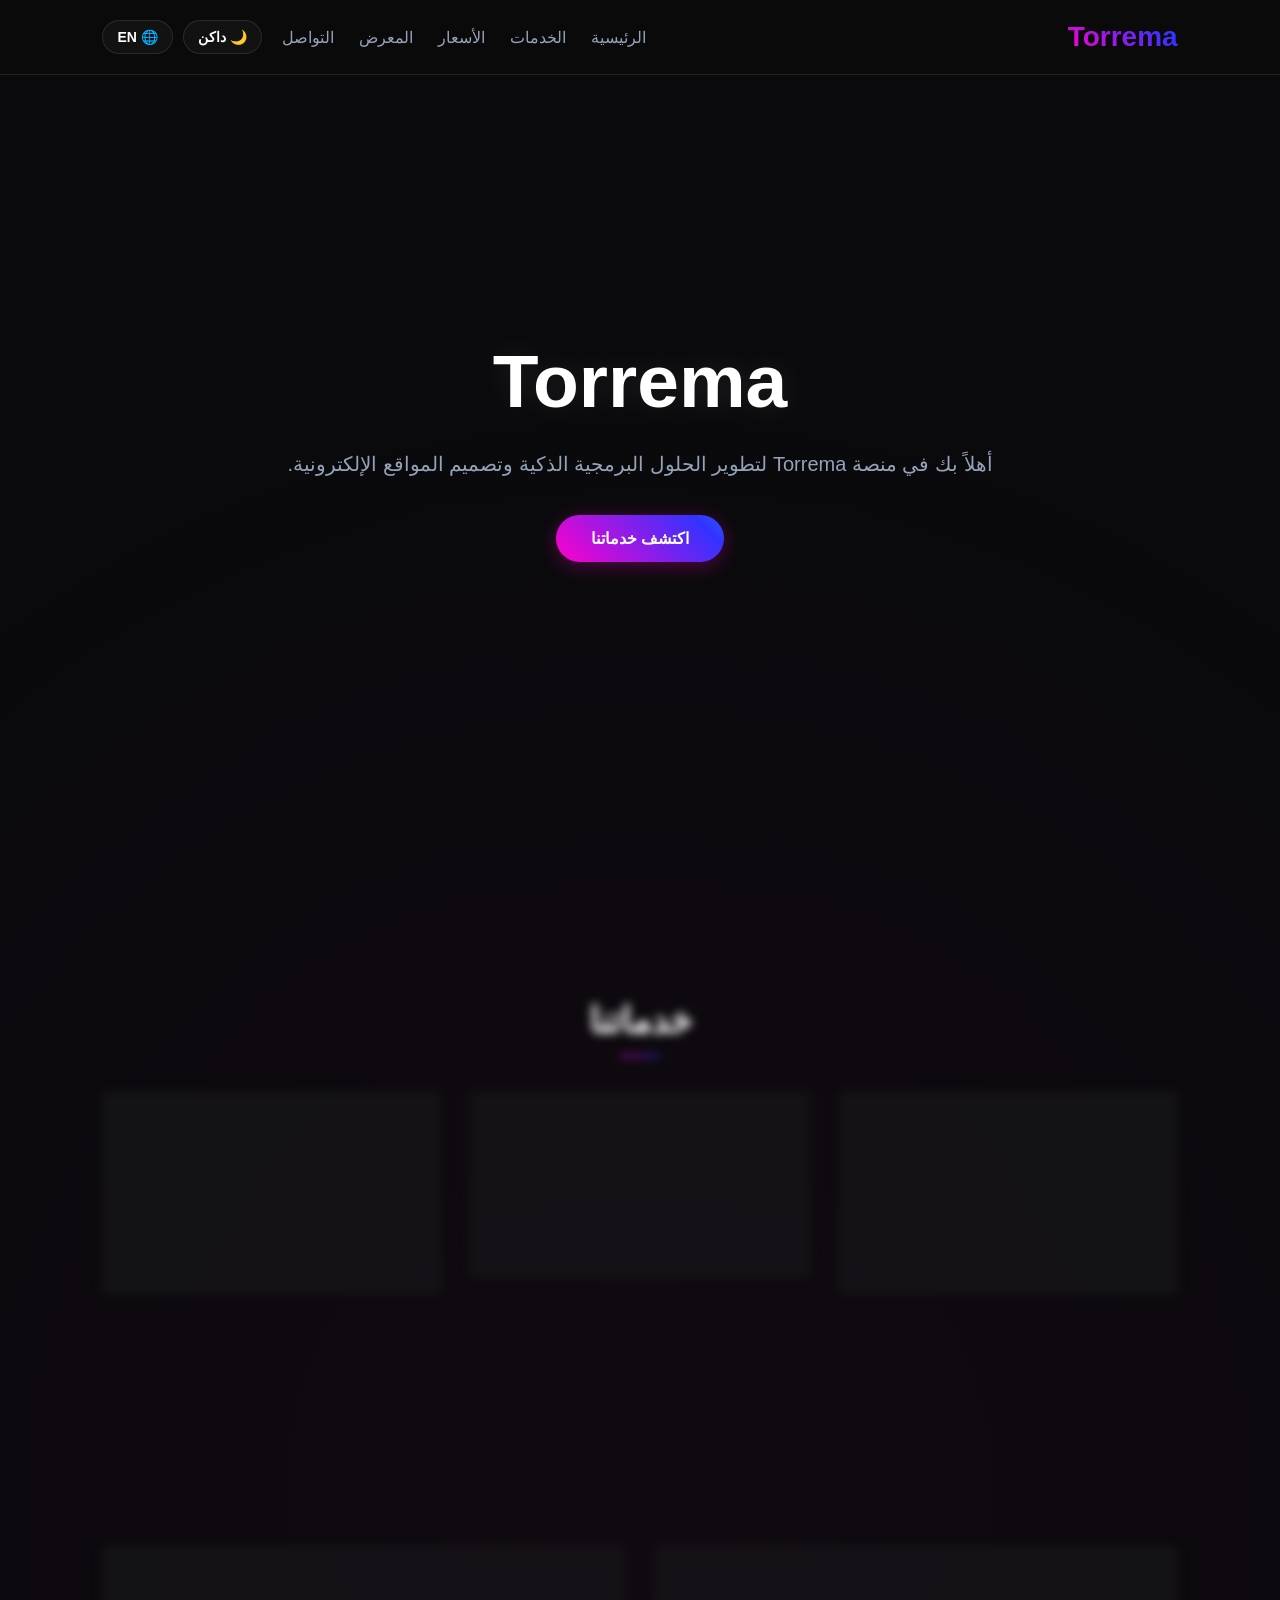
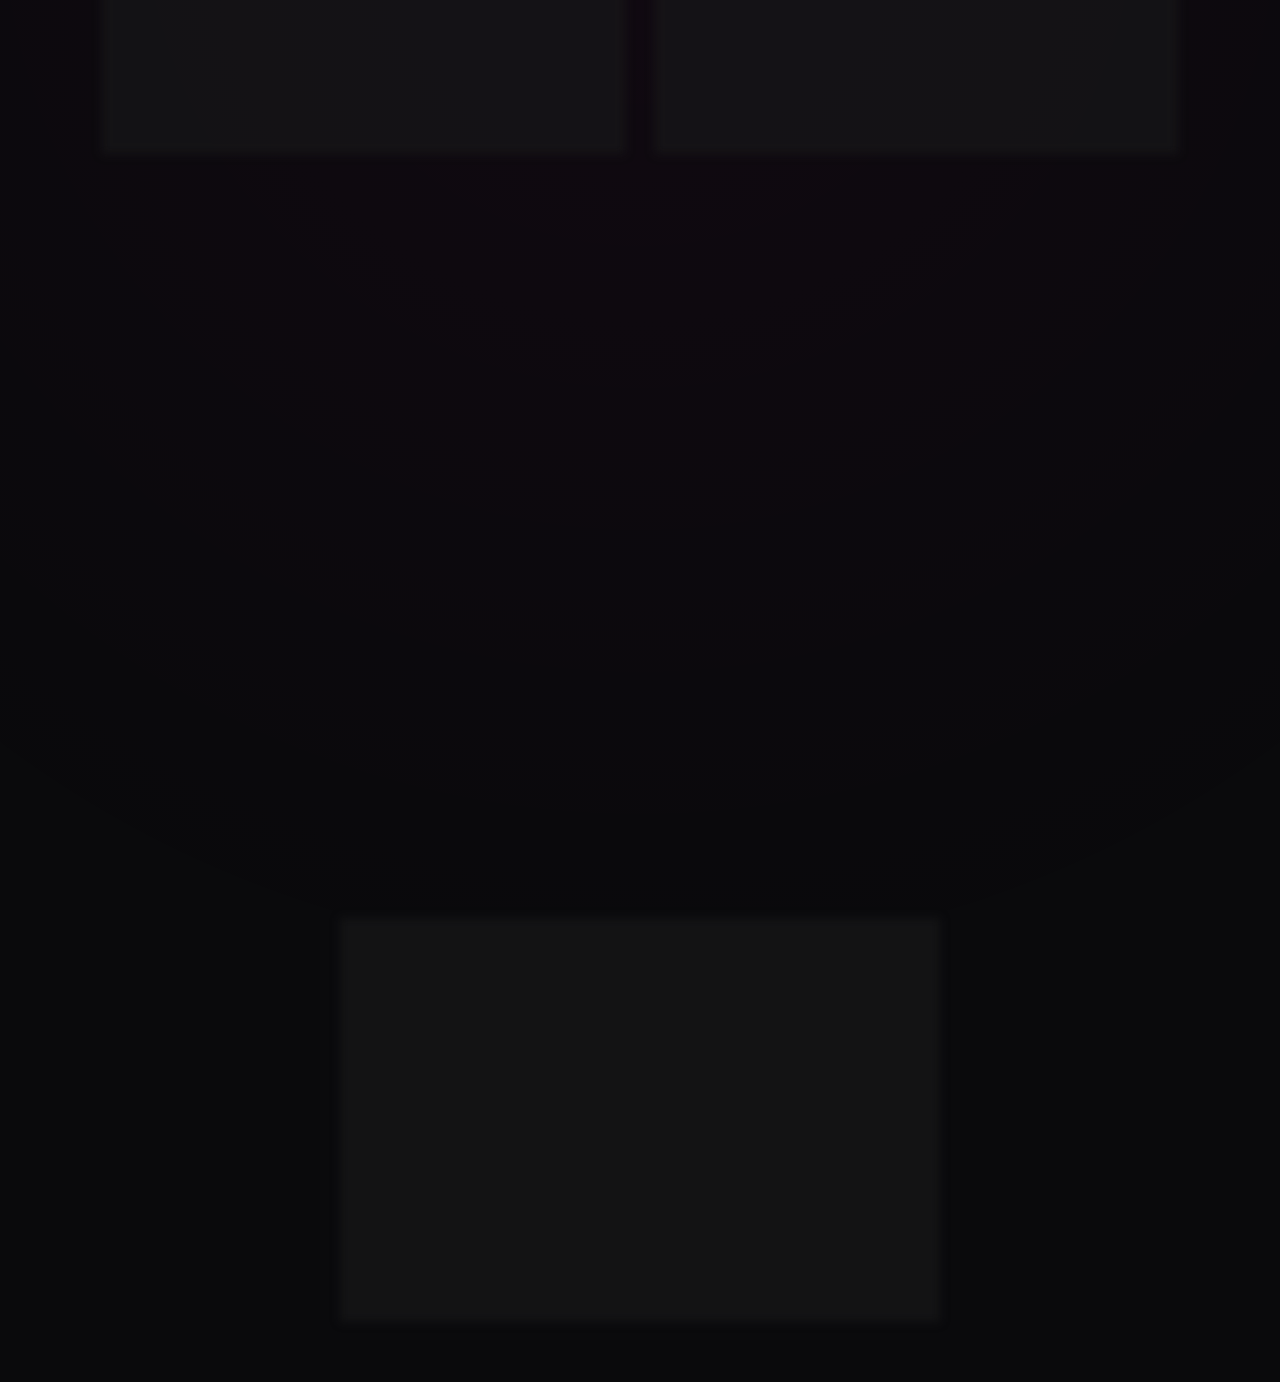
==== commit 49581824: "Update index.html" ====
--- a/index.html
+++ b/index.html
@@ -249,8 +249,8 @@
       <span class="offer-badge" id="badge-discount">خصم 40% لفترة محدودة</span>
       <h3 id="p1-title">موقع تعريفي / هبوط</h3>
       <div style="margin: 15px 0;">
-        <span class="price-tag-old">500$</span>
-        <span class="price-tag-new">299$</span>
+        <span class="price-tag-old">$</span>
+        <span class="price-tag-new">لا يوجد nothing $</span>
       </div>
       <p style="font-size:13px; color:var(--secondary);" id="p1-desc">تصميم صفحة هبوط احترافية متكاملة لخدماتك مع دعم فني مجاني.</p>
     </div>
@@ -258,8 +258,8 @@
       <span class="offer-badge" id="badge-best">الأكثر طلباً 🔥</span>
       <h3 id="p2-title">موقع شركات ونظام مخصص</h3>
       <div style="margin: 15px 0;">
-        <span class="price-tag-old">1200$</span>
-        <span class="price-tag-new">699$</span>
+        <span class="price-tag-old">$</span>
+        <span class="price-tag-new">$</span>
       </div>
       <p style="font-size:13px; color:var(--secondary);" id="p2-desc">برمجة نظام متكامل مع لوحة تحكم إدارية ذكية وقواعد بيانات مؤمنة.</p>
     </div>
@@ -505,6 +505,18 @@
   const bodyText = encodeURIComponent("الاسم: " + name + "\nالإيميل: " + email + "\nالرسالة:\n" + message);
   window.location.href = `mailto:${myEmail}?subject=${subject}&body=${bodyText}`;
 });
+</script><!--Start of Tawk.to Script-->
+<script type="text/javascript">
+var Tawk_API=Tawk_API||{}, Tawk_LoadStart=new Date();
+(function(){
+var s1=document.createElement("script"),s0=document.getElementsByTagName("script")[0];
+s1.async=true;
+s1.src='https://embed.tawk.to/6a15fe719bfae41c32321ce1/1jpiujr9h';
+s1.charset='UTF-8';
+s1.setAttribute('crossorigin','*');
+s0.parentNode.insertBefore(s1,s0);
+})();
 </script>
+<!--End of Tawk.to Script-->
 </body>
 </html>
